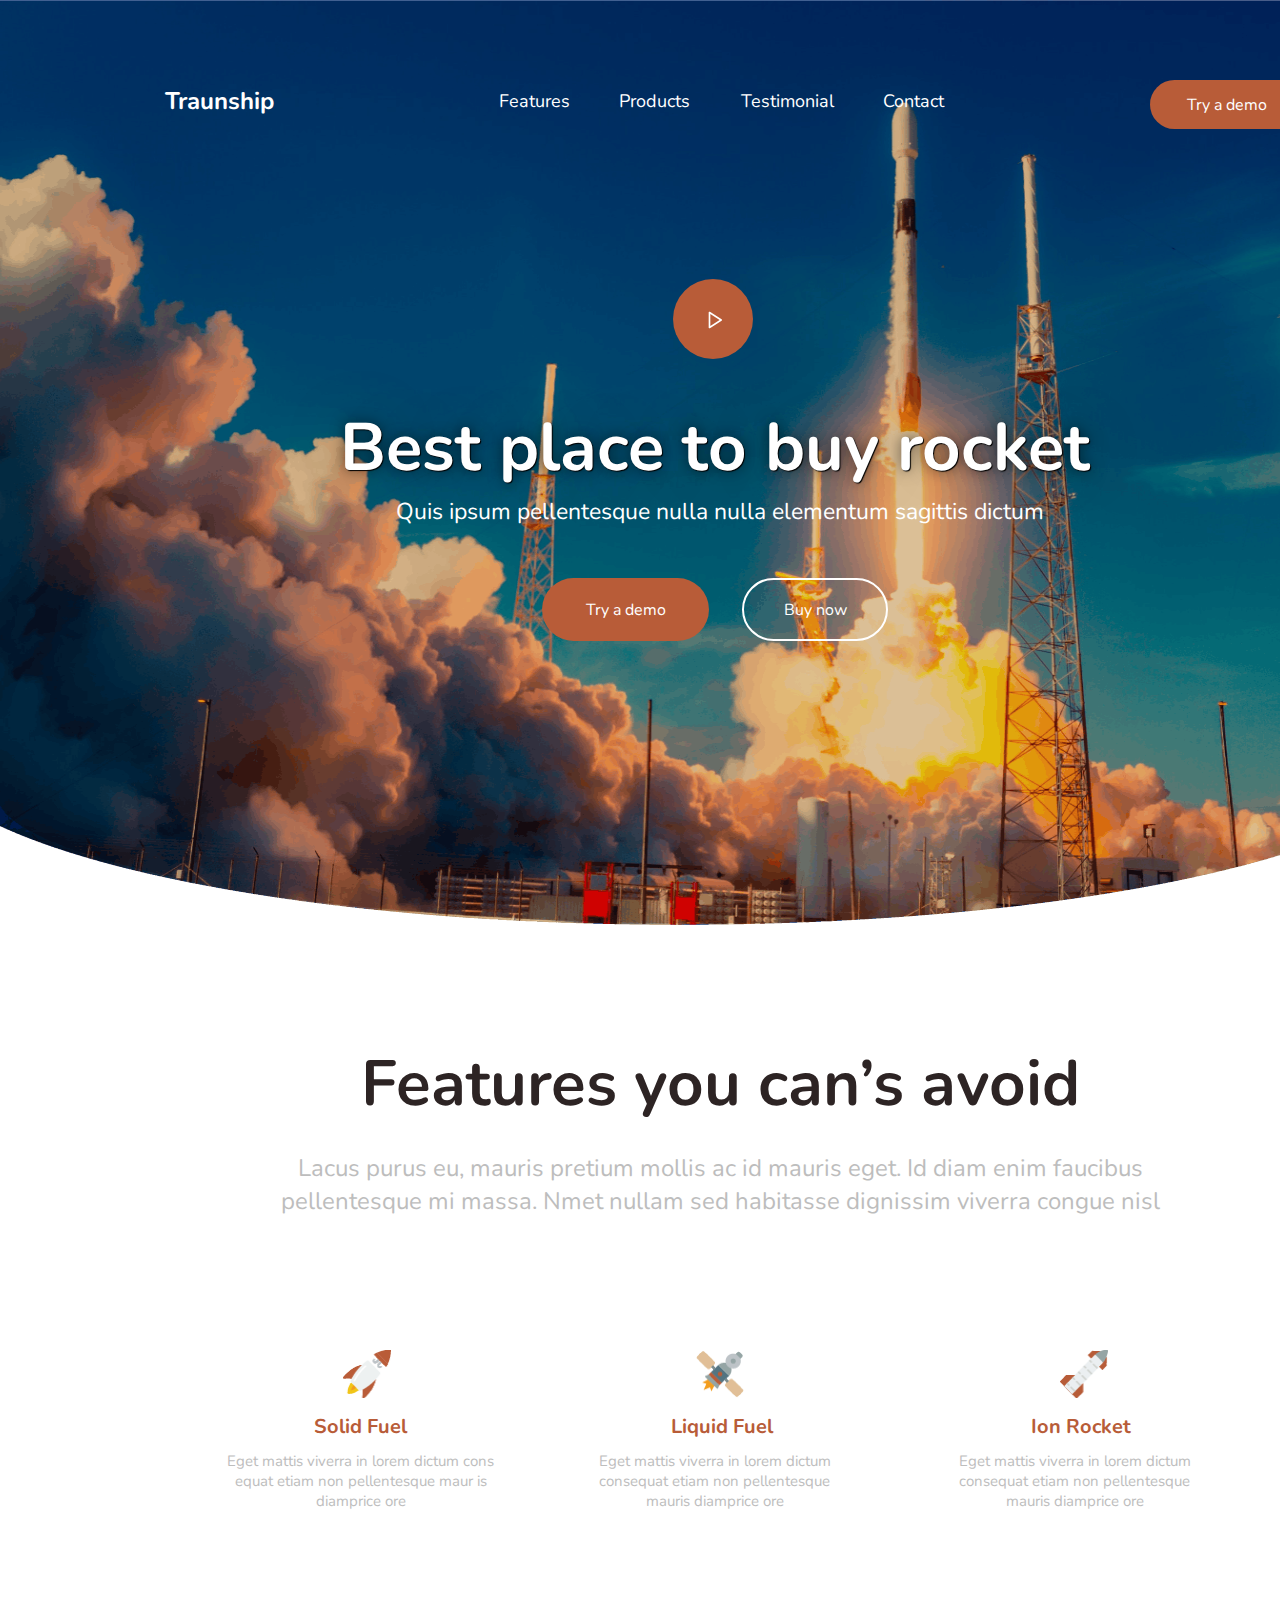
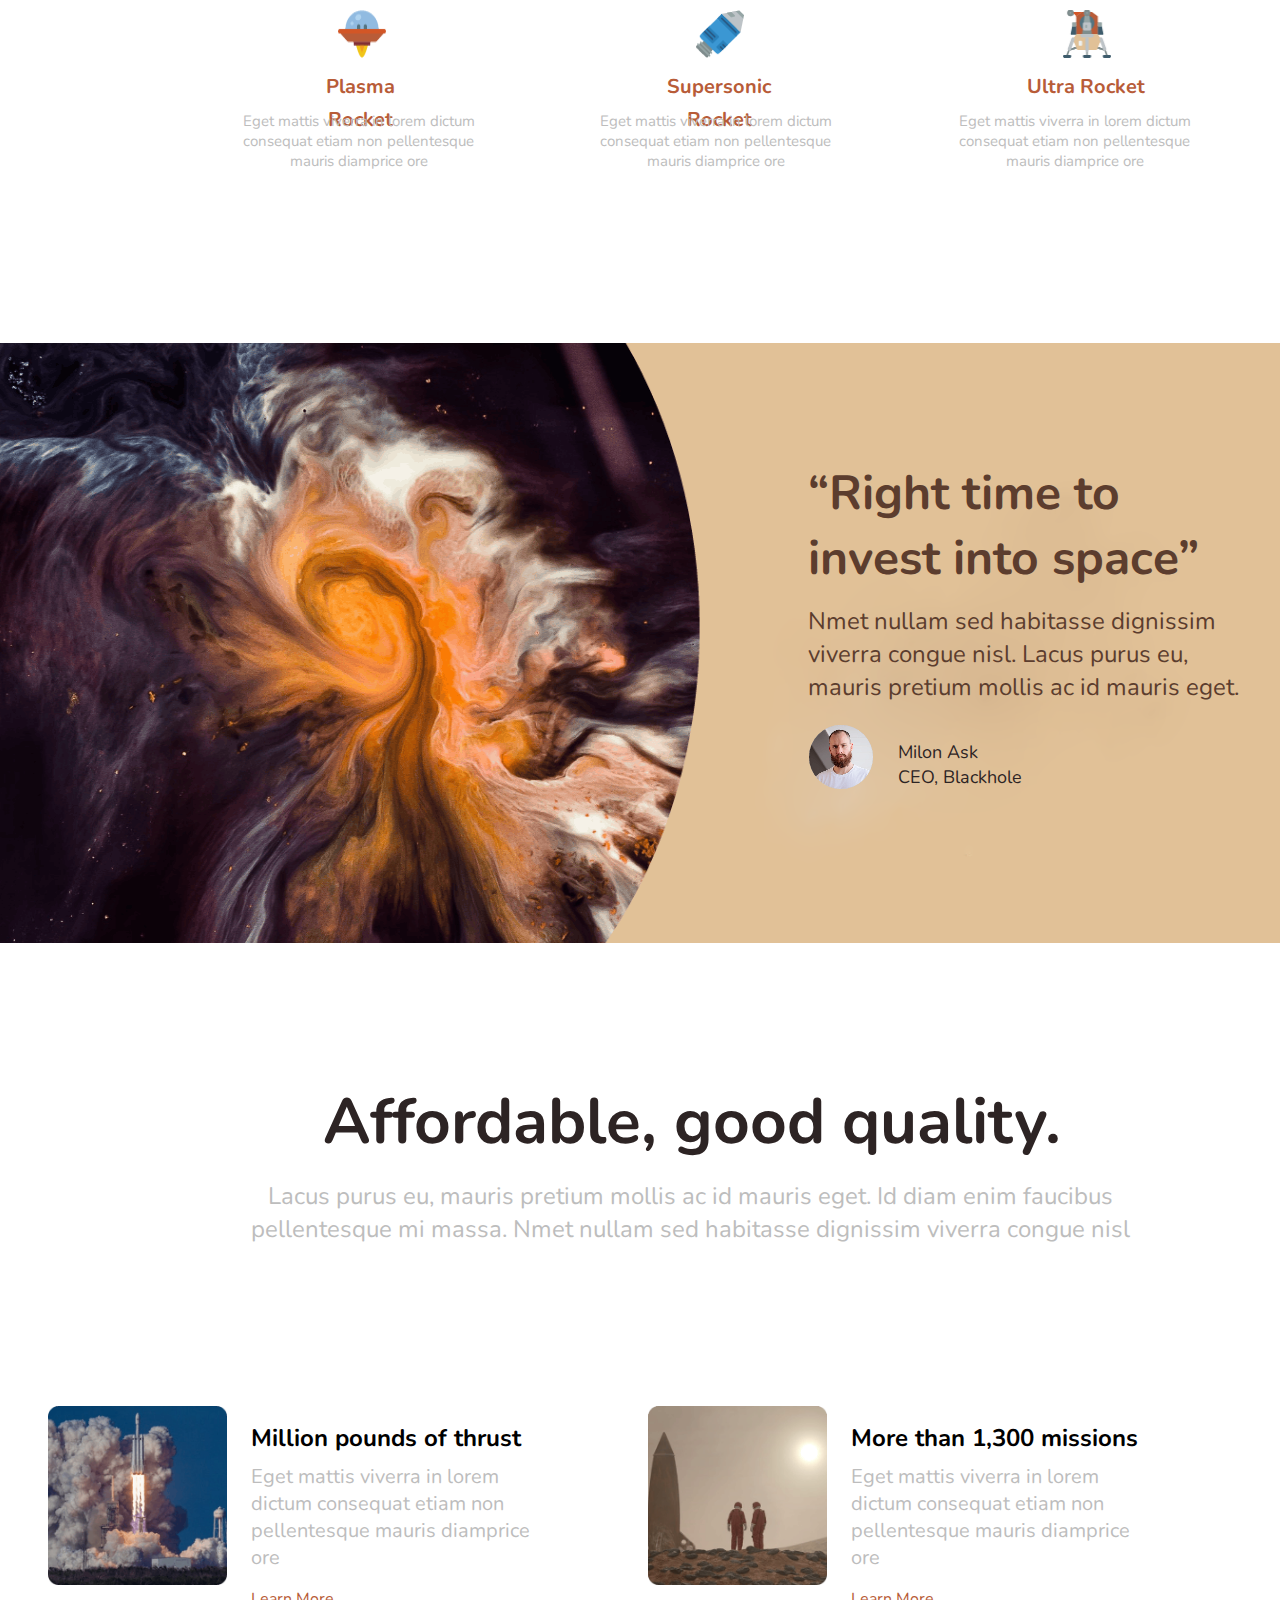
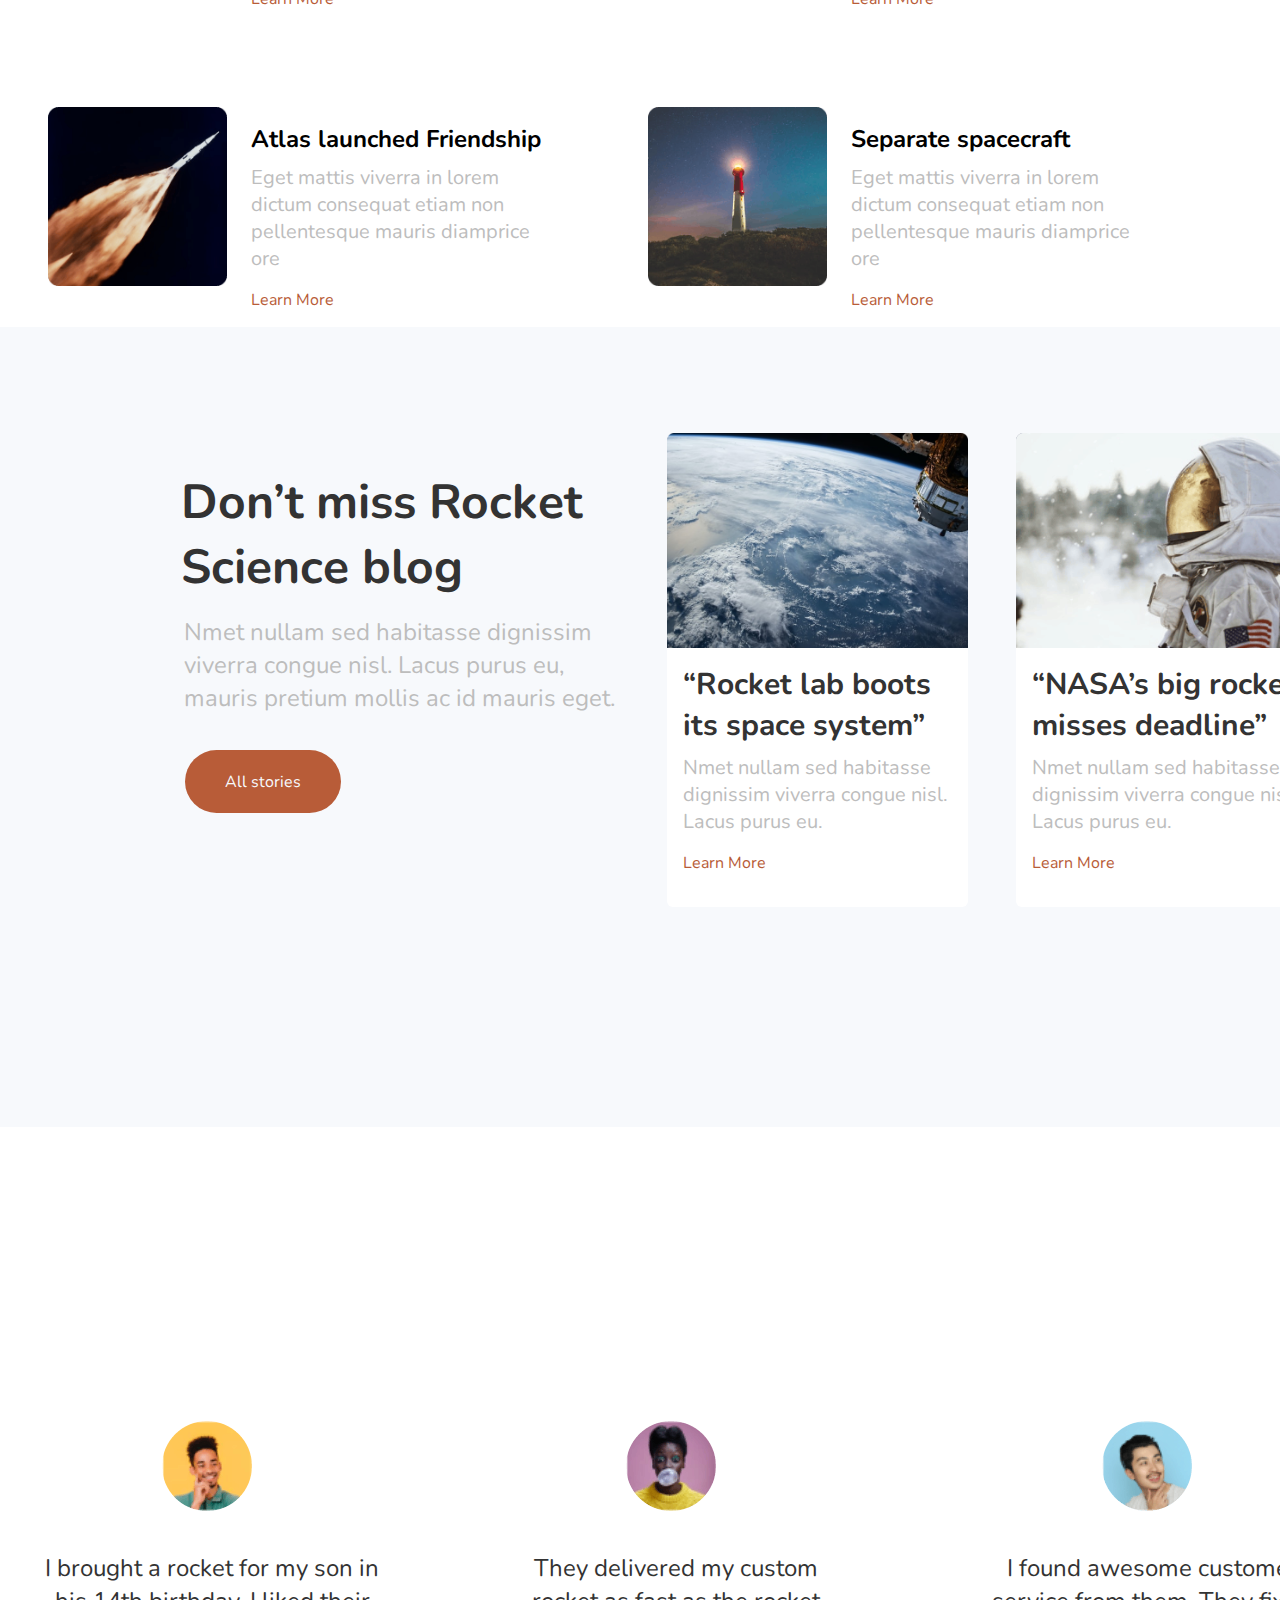
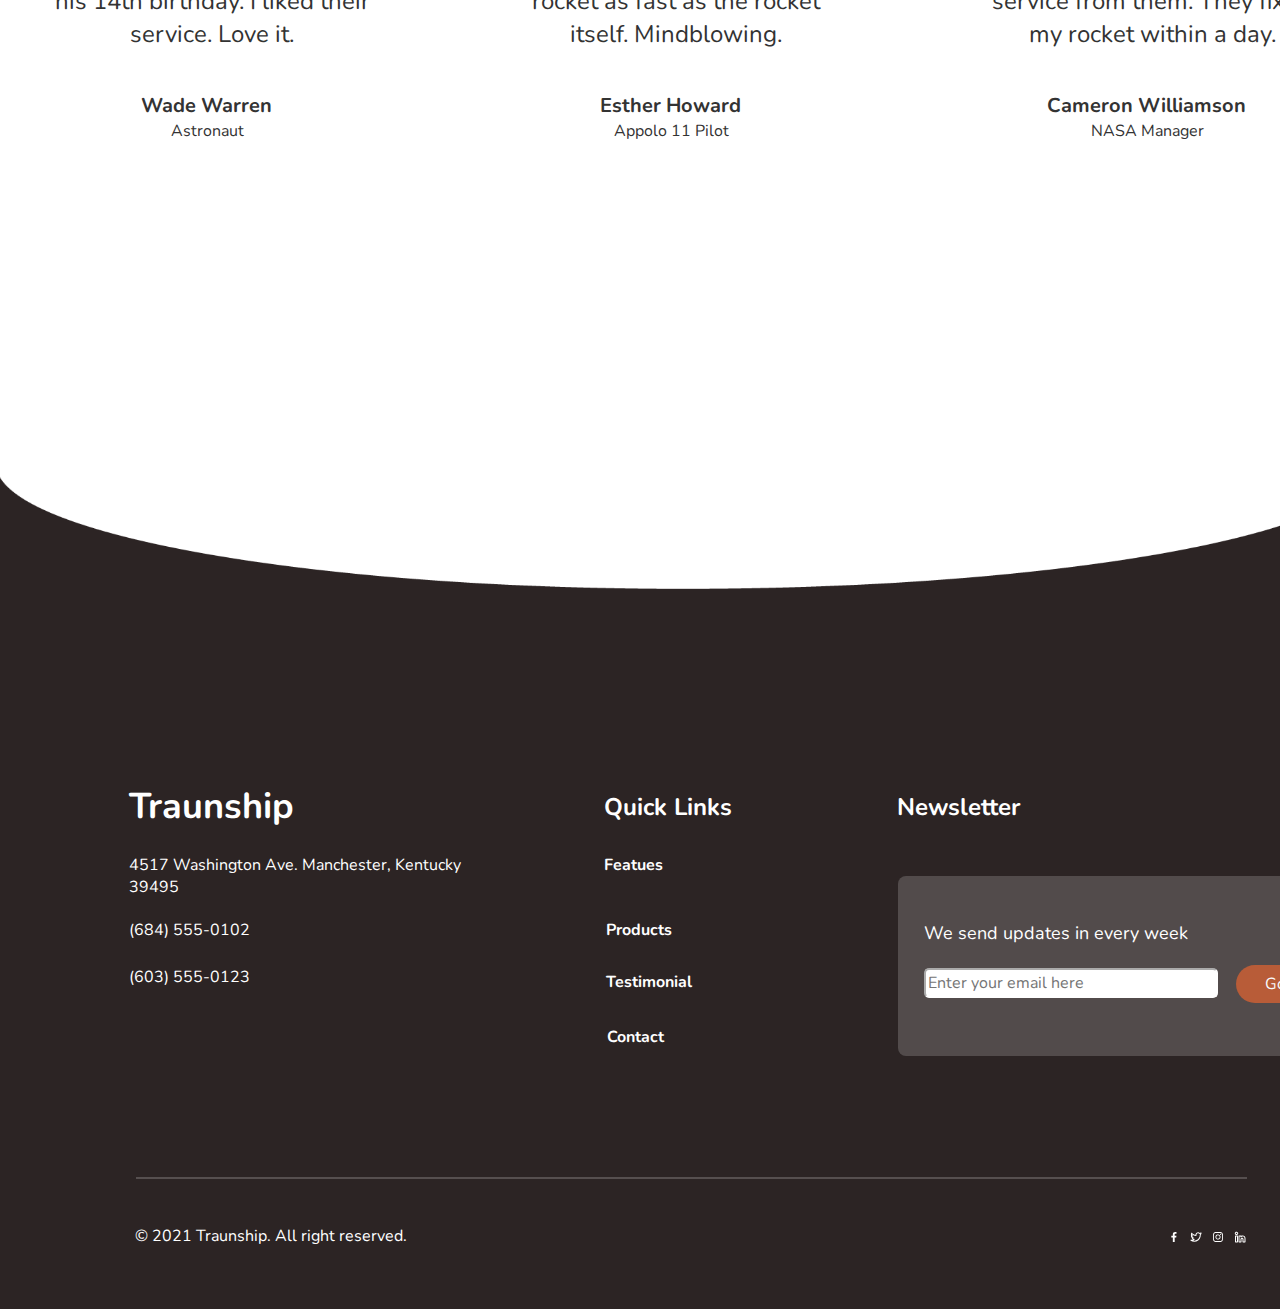
==== index.html @ eeb2ecb1 "Измение пути к файлу" ====
<!DOCTYPE html>
<html lang="en">
<head>
    <meta charset="UTF-8">
    <meta name="viewport" content="width=device-width, initial-scale=1.0">
    <title>Document</title>

    <link rel="stylesheet" href="./css/bootstrap.min.css">
    <link rel="stylesheet" href="./css/style.css">
<!-- Шрифт Nunito-->
    <link rel="preconnect" href="https://fonts.googleapis.com">
    <link rel="preconnect" href="https://fonts.gstatic.com" crossorigin>
    <link href="https://fonts.googleapis.com/css2?family=Nunito:ital,wght@0,200..1000;1,200..1000&display=swap" rel="stylesheet">
</head>
<body>
    <!-- header menu -->>
<div class="headerHero">
  <div class="header">
        <img class="headerIMG" src="./img/headerIMG-1.png" alt="">
        < class="headerMenu">
            <div class="logo">
                Traunship
            </div>
            <div class="navLink">
                <a href="" class="textLink1">Features</a>
                <a href="" class="textLink2">Products</a>
                <a href="" class="textLink3">Testimonial</a>
                <a href="" class="textLink4">Contact</a>
                <button type="button" class="button-demo btn btn-orange">Try a demo</button>
            </div>

    <!-- Contents -->
          <img type="button" class="iconBg" src="./icon/header icon/bg.svg" alt="">
          <img class="iconPlay" src="./icon/header icon/play.svg" alt="">
            <div class="infoContent">
                Best place to buy rocket
            </div>

            <div class="infoContent-2">
                Quis ipsum pellentesque nulla nulla elementum sagittis dictum
            </div>
        </div>
        <div class="twoButton">
            <button type="button" class=" button-demo1 btn">Try a demo</button>
            <button type="button" class="button-demo2 btn btn-outline-light">Buy now</button>
        </div>
      </div>
    <!-- Avoid block info -->
            <div class="avoid-text-1">
                Features you can’s avoid
            </div>
            <div class="avoid-text-2">
                Lacus purus eu, mauris pretium mollis ac id mauris eget. Id diam enim faucibus pellentesque mi massa. Nmet nullam sed habitasse dignissim viverra congue nisl
            </div>

    <!-- Avoid icon -->

<div class="row-1">
    <!-- Icon-1 -->
    <img class="icon-1" src="./icon/info icon/rocket-1.png"     alt="">
    <div class="icon-text">Solid Fuel</div>
    <div class="text-row-1">
        Eget mattis viverra in lorem dictum 
        cons equat etiam non pellentesque
        maur is diamprice ore
    </div>

    <!-- Icon 2 -->
    <img class="icon-2" src="./icon/info icon/satelite-1.png"   alt="">
    <div class="icon-text-2">Liquid Fuel</div>
    <div class="text-row-2">
        Eget mattis viverra in lorem dictum 
        consequat etiam non pellentesque
        mauris diamprice ore
    </div>

    <!-- Icon-3 -->
    <img class="icon-3" src="./icon/info icon/rocket-2.png"     alt="">
    <div class="icon-text-3">Ion Rocket</div>
    <div class="text-row-3">
        Eget mattis viverra in lorem dictum 
        consequat etiam non pellentesque
        mauris diamprice ore
    </div>
</div>

    <!-- Row 2 -->
<div class="row-2">
        <!-- Icon-4 -->
    <img class="icon-4" src="./icon/info icon/ufo.png"          alt="">
    <div class="icon-text-4">Plasma Rocket</div>
    <div class="text-row-4">
        Eget mattis viverra in lorem dictum 
        consequat etiam non pellentesque
        mauris diamprice ore
    </div>
        <!-- Icon-5 -->
    <img class="icon-5" src="./icon/info icon/satelite-2.png"   alt="">
    <div class="icon-text-5">Supersonic Rocket</div>
    <div class="text-row-5">
        Eget mattis viverra in lorem dictum 
        consequat etiam non pellentesque
        mauris diamprice ore
    </div>
        <!-- Icon-6 -->
    <img class="icon-6" src="./icon/info icon/satelite-3.png"   alt="">
    <div class="icon-text-6">Ultra Rocket</div>
    <div class="text-row-6">
        Eget mattis viverra in lorem dictum 
        consequat etiam non pellentesque
        mauris diamprice ore
    </div>
  </div>       
 </div>

 <!-- Time to invest -->
<div class="timeInvest">
    <img class="investIMG" src="./img/Testimonial.png" alt="">
    <div class="timeInvest-text">
        <div class="slogan">“Right time to invest into space”</div>
        <div class="slogan-text">
            Nmet nullam sed habitasse dignissim viverra congue nisl. Lacus purus eu, mauris pretium mollis ac id mauris eget.
        </div>
 <!-- Avatar investor -->
    <img class="ellipse-2" src="./icon/avatar/Ellipse 2.png" alt="">       
    <div class="investor-cardname">
        Milon Ask
        CEO, Blackhole
    </div>
    </div>
</div>

<!-- Cards info -->
<div class="cardsInfo">
    <div class="titulTextInfo">
        Affordable, good quality.
    </div>
    <div class="textLoremInfo">
        Lacus purus eu, mauris pretium mollis ac id mauris eget. Id diam enim faucibus pellentesque mi massa. Nmet nullam sed habitasse dignissim viverra congue nisl
    </div>

<!-- Items card -->
    <div class="itemCards row row-cols-1 row-cols-md-2 g-5 m-2 ">
        <div class="card mb-3" style="max-width: 600px;">
            <div class="row g-2">
              <div class="col-md-4">
                <img src="./img/recomedation/rec-1.png" class="img-fluid rounded-start" alt="...">
              </div>
              <div class="col-md-8">
                <div class="card-body">
                  <h5 class="cards-title">Million pounds of thrust</h5>
                  <p class="cards-text">Eget mattis viverra in lorem dictum consequat etiam non pellentesque mauris diamprice ore</p>
                  <p><a href="#" class="textBrown text-decoration-none">Learn More</a></p>
                </div>
              </div>
            </div>
          </div>

          <div class="card mb-3" style="max-width: 600px;">
            <div class="row g-2">
              <div class="col-md-4">
                <img src="./img/recomedation/rec-3.png" class="img-fluid rounded-start" alt="...">
              </div>
              <div class="col-md-8">
                <div class="card-body">
                  <h5 class="cards-title">More than 1,300 missions</h5>
                  <p class="cards-text">Eget mattis viverra in lorem dictum consequat etiam non pellentesque mauris diamprice ore</p>
                  <p><a href="#" class="textBrown text-decoration-none">Learn More</a></p>
                </div>
              </div>
            </div>
          </div>

          <div class="card mb-3" style="max-width: 600px;">
            <div class="row g-2">
              <div class="col-md-4">
                <img src="./img/recomedation/rec-2.png" class="img-fluid rounded-start" alt="...">
              </div>
              <div class="col-md-8">
                <div class="card-body">
                  <h5 class="cards-title">Atlas launched Friendship</h5>
                  <p class="cards-text">Eget mattis viverra in lorem dictum consequat etiam non pellentesque mauris diamprice ore</p>
                  <p><a href="#" class="textBrown text-decoration-none">Learn More</a></p>
                </div>
              </div>
            </div>
          </div>

          <div class="card mb-3" style="max-width: 600px;">
            <div class="row g-2">
              <div class="col-md-4">
                <img src="./img/recomedation/rec-4.png" class="img-fluid rounded-start" alt="...">
              </div>
              <div class="col-md-8">
                <div class="card-body">
                  <h5 class="cards-title">Separate spacecraft</h5>
                  <p class="cards-text">Eget mattis viverra in lorem dictum consequat etiam non pellentesque mauris diamprice ore</p>
                  <p><a href="#" class="textBrown text-decoration-none">Learn More</a></p>
                </div>
              </div>
            </div>
          </div>
    </div>
</div>

  <!-- Science Blog -->
<div class="scienceBlog">
    <div class="textBlog">
        <div class="textBlog-1">
          Don’t miss Rocket Science blog
        </div>
        <div class="textBlog-2">
          Nmet nullam sed habitasse dignissim viverra congue nisl. Lacus purus eu, mauris pretium mollis ac id mauris eget.
        </div>
        <button type="button" class="button-stories btn btn-orange">All stories</button>
  <!-- Cards Blog -->
    </div>

    <div class="cardBlog d-flex">
      <div class="row row-cols-2 row-cols-md-0 g-5">
        <div class="col">
          <div class="card">
            <img src="./img/blog/blog-1.png" class="card-img-top" alt="...">
            <div class="card-body">
              <h5 class="cards-title-1">“Rocket lab boots its space system”</h5>
              <p class="cards-text pt-10 ">Nmet nullam sed habitasse dignissim viverra congue nisl. Lacus purus eu.</p>
              <p><a href="#" class="textBrown text-decoration-none">Learn More</a></p>
            </div>
          </div>
        </div>

        <div class="col">
          <div class="card">
            <img src="./img/blog/blog-2.png" class="card-img-top" alt="...">
            <div class="card-body">
              <h5 class="cards-title-2">“NASA’s big rocket misses deadline”</h5>
              <p class="cards-text">Nmet nullam sed habitasse dignissim viverra congue nisl. Lacus purus eu.</p>
              <p><a href="#" class="textBrown text-decoration-none mt-5">Learn More</a></p>
            </div>
          </div>
        </div>
    </div>
</div>

<!-- Stories blog -->
<div class="storiesBlog">
<!-- User 1-->
  <div class="user-1">
    <img src="./icon/avatar/Ellipse 3-2.png" class="ava-1" alt="">
    <div class="text-user-1">
      I brought a rocket for my son in his 14th birthday. I liked their service. Love it.
    </div>
      <div class="nameUser-1">
        Wade Warren
      </div>
     <div class="jobUser-1">
      Astronaut
    </div>
  </div>
<!-- User 2 -->
<div class="user-2">
  <img src="./icon/avatar/Ellipse 3-1.png" class="ava-2" alt="">
  <div class="text-user-1">
    They delivered my custom rocket as fast as the rocket itself. Mindblowing.
  </div>
    <div class="nameUser-1">
      Esther Howard
    </div>
   <div class="jobUser-1">
    Appolo 11 Pilot
  </div>
</div>
<!-- User 3 -->
<div class="user-3">
  <img src="./icon/avatar/Ellipse 3.png" class="ava-3" alt="">
  <div class="text-user-3">
    I found awesome customer service from them. They fixed my rocket within a day.
  </div>
    <div class="nameUser-3">
      Cameron Williamson
    </div>
   <div class="jobUser-3">
    NASA Manager
  </div>
</div>
</div>

<!-- Footer -->
<div class="footerCircle">
  <img class="footerBdImage" src="./img/Bg.png" alt="">
  <img class="footerIMG" src="./img/footer.png" alt="">
<footer>
  <div class="address">
    <div class="titleAddress">Traunship</div>
      <div class="addressCom">
        4517 Washington Ave. Manchester,
        Kentucky 39495
        </div>
      <div class="number-1">(684) 555-0102</div>
    <div class="number-2">(603) 555-0123</div>
  </div>

  <div class="quickLinks">
    <div class="titleLinks">Quick Links</div>
      <a class="linkFeatures" href="">Featues</a>
        <a class="linkProducts" href="">Products</a>
        <a class="linkTestimonial" href="">Testimonial</a>
      <a class="linkContact" href="">Contact</a>
  </div>

  <div class="textBox">
    <div class="textBoxTitle">Newsletter</div>
      <div class="text-Box">
          <div class="text-title-box">We send updates in every week</div>
          <input class="text-box-1" type="email" name="email" id="email" placeholder="Enter your email here" required/>
          <button type="submit" onclick="window.location.reload(true);" class="button-go btn">Go</button>
      </div>
  </div>

  <div class="line"></div>

  <div class="footerBottom">
    <p>© 2021 Traunship. All right reserved.</p>
    <div class="icons">
        <a href=""><img src="./icon/link icon/uil_facebook-f.svg" alt=""> </a>
        <a href=""><img src="./icon/link icon/uil_twitter-alt.svg" alt=""></a>
        <a href=""><img src="./icon/link icon/uil_instagram.svg" alt="">  </a>
        <a href=""><img src="./icon/link icon/uil_linkedin-alt.svg" alt=""></a>
    </div>
</div>

</div>
</footer>
</div>
<script src="https://cdn.jsdelivr.net/npm/bootstrap@5.2.1/dist/js/bootstrap.bundle.min.js" integrity="sha384-u1OknCvxWvY5kfmNBILK2hRnQC3Pr17a+RTT6rIHI7NnikvbZlHgTPOOmMi466C8" crossorigin="anonymous"></script>
</body>
</html>
---- css/style.css ----
* {
    box-sizing: border-box;
}

body {
    font-family: "Nunito", sans-serif;
    color: rgb(255, 255, 255);
}

.headerIMG {
    position: absolute;
    width: 1374px;
    height: 924.55px;
    right: -15px;
    left: -8px;
    top: 0;
}


.logo {
    position: absolute;
    width: 120px;
    height: 31px;
    left: 165px;
    right: 829px;
    top: 85.37px;

    color: rgb(255, 255, 255);
    font-family: "Nunito", sans-serif;
    font-size: 24px;
    font-weight: 700;
    line-height: 33px;
    letter-spacing: 0;
    text-align: left;
}


.textLink1 {
/* Features */
        position: absolute;
        width: 70px;
        height: 25.11px;
        left: 499px;
        right: -122px;
        top: 89.39px;
        bottom: -89.39px;
        text-decoration: none;

        color: rgb(255, 255, 255);
        font-size: 18px;
        font-weight: 400;
        line-height: 25px;
        letter-spacing: 0%;
        text-align: left;
}

.textLink2 {
/* Products */
    position: absolute;
    width: 72px;
    height: 25.11px;
    left: 619px;
    right: -244px;
    top: 89.39px;
    bottom: -89.39px;
    text-decoration: none;

    color: rgb(255, 255, 255);
    font-size: 18px;
    font-weight: 400;
    line-height: 25px;
    letter-spacing: 0%;
    text-align: left;
}

.textLink3 {
/* Testimonial */
            position: absolute;
            width: 92px;
            height: 25.11px;
            left: 741px;
            right: -386px;
            top: 89.39px;
            bottom: -89.39px;
            text-decoration: none;

            color: rgb(255, 255, 255);
            font-family: Nunito;
            font-size: 18px;
            font-weight: 400;
            line-height: 25px;
            letter-spacing: 0%;
            text-align: left;
}

.textLink4 {
/* Contact */
        position: absolute;
        width: 63px;
        height: 25.11px;
        left: 883px;
        right: -499px;
        top: 89.39px;
        bottom: -89.39px;
        text-decoration: none;

        color: rgb(255, 255, 255);
        font-size: 18px;
        font-weight: 400;
        line-height: 25px;
        letter-spacing: 0%;
        text-align: left;
        margin-right: 10px; /* Добавляем отступ справа от "Contact" */
}


.button-demo {
/* Try a demo */
    position: relative;
    width: 154px;
    height: 49px;
    left: 1150px;
    top: 32px;
/* Автолейаут */
    color: rgb(255, 255, 255);
    display: flex;
    flex-direction: center;
    justify-content: center;
    padding: 12px 22px  32px;

    border-radius: 40px;
    background: rgb(184, 92, 56);
}

.button-demo:hover {
    border: solid 2px;
    color:#F7F9FC;
    border: solid 2px;
    border-color:#F7F9FC;  ;
}

/* Contents */


.iconBg {
/* bg */
    position: absolute;
    width: 80px;
    height: 80px;
    left: 673px;
    right: -673px;
    top: 279px;
    bottom: -279px;
}

.iconPlay {
/* Vector (Stroke) */
    position: absolute;
    width: 25px;
    height: 20px;
    left: 702px;
    right: 12.5%;
    top: 310px;
    bottom: 8.33%;
}

.infoContent {
/* Best place to buy rocket */
    position: absolute;
    width: 750px;
    height: 98px;
    left: 340px;
    right: -321px;
    top: 399px;
    bottom: -358px;

    color: rgb(255, 255, 255);
    font-family: Nunito;
    font-size: 67px;
    font-weight: 700;
    line-height: 98px;
    letter-spacing: 0%;
    text-align: center;
    
    text-shadow:
    1px 1px 1px black,
    0 0 1em rgba(0, 0, 0, 0.24),
    0 0 0.2em rgba(0, 0, 0, 0.527);
  color: white;
}

.infoContent-2 {
    /* Quis ipsum pellentesque nulla nulla elementum sagittis dictum */
    position: absolute;
    width: 666px;
    height: 34px;
    left: 387px;
    right: -255px;
    top: 495px;
    bottom: -399px;

    color: rgb(255, 255, 255);
    font-size: 23px;
    font-weight: 400;
    line-height: 33px;
    letter-spacing: 0%;
    text-align: center;
}

/* Two Button */

.twoButton { 
/* Buttons */
    position: absolute;
    width: 337px;
    height: 63px;
    left: 542px;
    right: -81px;
    top: 578px;
    bottom: -279px;
}

.button-demo1 {
    /* Try a demo */
    position: relative;
    width: 167px;
    height: 63px;
    /* Автолейаут */
    display: flex;
    flex-direction: column;
    justify-content: center;
    align-items: center;
    padding: 18px 32px 18px 32px;

    border-radius: 40px;
    color: rgb(255, 255, 255);
    background: rgb(184, 92, 56);
}

.button-demo1:hover {
    
    color: white;
    border: solid 2px;
    border-radius: 40px;
    padding: 18px 32px 18px 32px;
    border-color: white;
}



.button-demo2 {
/* Buy now */
    position: relative;
    width: 146px;
    height: 63px;
    left: 200px;
    bottom: 63px;
/* Автолейаут */
    display: flex;
    flex-direction: column;
    justify-content: center;
    align-items: center;
    padding: 18px 32px 18px 32px;
    color: white;

    box-sizing: border-box;
    border: 2px solid rgb(255, 255, 255);
    border-radius: 40px;
}


.avoid-text-1 {
    /* Features you can’s avoid */
    position: absolute;
    width: 720px;
    height: 87px;
    left: 360px;
    right: -160px;
    top: 1041px;
    bottom: -951px;

    color: rgb(45, 36, 36);
    font-size: 64px;
    font-weight: 680;
    line-height: 87px;
    letter-spacing: 0%;
    text-align: center;
}

.avoid-text-2 {
    /* Lacus purus eu, mauris pretium mollis ac id mauris eget. Id diam enim faucibus pellentesque mi massa. Nmet nullam sed habitasse dignissim viverra congue nisl */
    position: absolute;
    width: 920px;
    height: 66px;
    left: 260px;
    right: -260px;
    top: 1152px;
    bottom: -1041px;

    color: rgb(189, 189, 189);
    font-size: 24px;
    font-weight: 400;
    line-height: 33px;
    letter-spacing: 0%;
    text-align: center;
}


/* Avoid Icon */

.row-1 {
/* Row 1 */
    position: absolute;
    width: 0px;
    height: 180px;
    left: 143px;
    right: 164px;
    top: 1350px;
    bottom: -508px;
}

/* Icon 1 */
.icon-1 {
    position: absolute;
    width: 48px;
    height: 48px;
    left: 200px;
    right: 1000px;
    top: 0%;
    bottom: 0%;
}
.icon-text {
    /* Solid Fuel */
    position: absolute;
    width: 109px;
    height: 33px;
    right: -272px;
    top: 60px;
    bottom: 41.67%;

    color: rgb(184, 92, 56);
    font-size: 20px;
    font-weight: 700;
    line-height: 33px;
    letter-spacing: 0%;
    text-align: center;
}
.text-row-1 {
    /* Eget mattis viverra in lorem dictum consequat etiam non pellentesque mauris diamprice ore */
    position: absolute;
    width: 267px;
    left: 84px;
    bottom: 19px;

    color: rgb(189, 189, 189);
    font-size: 15px;
    font-weight: 400;
    line-height: 20px;
    letter-spacing: 10%;
    text-align: center;
}

/* Icon 2 */
.icon-2 {
    position: absolute;
    width: 48px;
    height: 48px;
    left: 553px;
    right: 1000px;
    top: 0%;
    bottom: 0%;
}

.icon-text-2 {
    position: absolute;
    width: 109px;
    height: 33px;
    right: -633px;
    top: 60px;
    bottom: 41.67%;

    color: rgb(184, 92, 56);
    font-size: 20px;
    font-weight: 700;
    line-height: 33px;
    letter-spacing: 0%;
    text-align: center;
}

.text-row-2 {
    /* Eget mattis viverra in lorem dictum consequat etiam non pellentesque mauris diamprice ore */
    position: absolute;
    width: 277px;
    left: 433px;
    bottom: 19px;

    color: rgb(189, 189, 189);
    font-size: 15px;
    font-weight: 400;
    line-height: 20px;
    letter-spacing: 10%;
    text-align: center;
}

/* Icon 3 */
.icon-3 {
    position: absolute;
    width: 48px;
    height: 48px;
    left: 917px;
    right: 1000px;
    top: 0%;
    bottom: 0%;
}

.icon-text-3 {
    position: absolute;
    width: 109px;
    height: 33px;
    right: -992px;
    top: 60px;
    bottom: 41.67%;

    color: rgb(184, 92, 56);
    font-size: 20px;
    font-weight: 700;
    line-height: 33px;
    letter-spacing: 0%;
    text-align: center;
}

.text-row-3 {
    /* Eget mattis viverra in lorem dictum consequat etiam non pellentesque mauris diamprice ore */
    position: absolute;
    width: 277px;
    left: 793px;
    bottom: 19px;

    color: rgb(189, 189, 189);
    font-size: 15px;
    font-weight: 400;
    line-height: 20px;
    letter-spacing: 10%;
    text-align: center;
}


/* Row 2 */
.row-2 {
 /* Row 2 */
    position: absolute;
    width: 1110px;
    height: 180px;
    left: 143px;
    right: 164px;
    top: 1610px;
    bottom: -768px;
}

/* Icon 4 */
.icon-4 {
    position: absolute;
    width: 48px;
    height: 48px;
    left: 195px;
    right: 1000px;
    top: 0%;
    bottom: 0%;
}
.icon-text-4 {
    position: absolute;
    width: 138px;
    height: 33px;
    right: 824px;
    top: 60px;
    bottom: 41.67%;

    color: rgb(184, 92, 56);
    font-size: 20px;
    font-weight: 700;
    line-height: 33px;
    letter-spacing: 0%;
    text-align: center;
}

.text-row-4 {
    /* Eget mattis viverra in lorem dictum consequat etiam non pellentesque mauris diamprice ore */
    position: absolute;
    width: 277px;
    left: 77px;
    bottom: 19px;

    color: rgb(189, 189, 189);
    font-size: 15px;
    font-weight: 400;
    line-height: 20px;
    letter-spacing: 10%;
    text-align: center;
}

/* Icon 5 */
.icon-5 {
    position: absolute;
    width: 48px;
    height: 48px;
    left: 553px;
    top: 0%;
    bottom: 0%;
}
 .icon-text-5 {
    position: absolute;
    width: 172px;
    height: 33px;
    right: 448px;
    top: 60px;
    bottom: 41.67%;
    
    color: rgb(184, 92, 56);
    font-size: 20px;
    font-weight: 700;
    line-height: 33px;
    letter-spacing: 0%;
    text-align: center;
}
    
    .text-row-5 {
    /* Eget mattis viverra in lorem dictum consequat etiam non pellentesque mauris diamprice ore */
    position: absolute;
    width: 277px;
    left: 434px;
    bottom: 19px;
    
    color: rgb(189, 189, 189);
    font-size: 15px;
    font-weight: 400;
    line-height: 20px;
    letter-spacing: 10%;
    text-align: center;
}

/* Icon 6 */
.icon-6 {
    position: absolute;
    width: 48px;
    height: 48px;
    left: 920px;
    top: 0%;
    bottom: 0%;
}

.icon-text-6 {
    position: absolute;
    width: 172px;
    height: 33px;
    right: 81px;
    top: 60px;
    bottom: 41.67%;
    
    color: rgb(184, 92, 56);
    font-size: 20px;
    font-weight: 700;
    line-height: 33px;
    letter-spacing: 0%;
    text-align: center;
}
    
    .text-row-6 {
    /* Eget mattis viverra in lorem dictum consequat etiam non pellentesque mauris diamprice ore */
    position: absolute;
    width: 277px;
    left: 793px;
    bottom: 19px;
    
    color: rgb(189, 189, 189);
    font-size: 15px;
    font-weight: 400;
    line-height: 20px;
    letter-spacing: 10%;
    text-align: center;
}

    /* Time to Invest */

.investIMG {
    /* Rectangle 2 */
    position: absolute;
    width: 1368.87px;
    height: 600px;
    left: -3.8699999999999974px;
    right: -641px;
    top: 1943px;
    bottom: -1943px;
}

.timeInvest-text {
    /* Text */
    position: absolute;
    width: 445px;
    height: 335px;
    left: 830px;
    right: 165px;
    top: 2075px;
    bottom: -1810px;
}

.slogan {
    /* “Right time to invest into space” */
    position: absolute;
    width: 445px;
    height: 130px;
    left: -22px;
    right: -898px;
    top: -14px;
    bottom: -1870px;    

    color: rgb(92, 61, 46);
    font-family: Nunito;
    font-size: 48px;
    font-weight: 700;
    line-height: 65px;
    letter-spacing: 0%;
    text-align: left;   
}

.slogan-text {
    position: absolute;
    width: 445px;
    height: 130px;
    left: -22px;
    right: -898px;
    top: 130px;
    bottom: -1870px;      

    color: rgb(92, 61, 46);
    font-size: 24px;
    font-weight: 400;
    line-height: 33px;
    letter-spacing: 0%;
    text-align: left;
}

/* Avatar investor */
.ellipse-2 {
    /* Ellipse 2 */
    position: absolute;
    width: 64px;
    height: 64px;
    left: -21px;
    right: -685px;
    top: 250px;
    bottom: -2346px;
}

.investor-cardname {
/* Milon Ask CEO, Blackhole */
    position: absolute;
    width: 124px;
    height: 64px;
    left: 68px;
    right: -685px;
    top: 265px;
    bottom: -2339px;

    color: rgb(45, 36, 36);
    font-size: 18px;
    font-weight: 400;
    line-height: 25px;
    letter-spacing: 0%;
    text-align: left;
}


/* Cards Info */
.cardsInfo {
    /* bg */
    position: absolute;
    width: 1352px;
    height: 950px;
    left: 0;
    right: 0;
    top: 2543px;
    bottom: -2543px;
}

/* titulTextInfo */
.titulTextInfo {
    /* Affordable, good quality. */
    position: absolute;
    width: 745px;
    height: 87px;
    left: 319px;
    right: -166px;
    top: 136px;

    color: rgb(45, 36, 36);
    font-size: 64px;
    font-weight: 700;
    line-height: 87px;
    letter-spacing: 0%;
    text-align: center;
}

.textLoremInfo {
    /* Lacus purus eu, mauris pretium mollis ac id mauris eget. Id diam enim faucibus pellentesque mi massa. Nmet nullam sed habitasse dignissim viverra congue nisl */
    position: absolute;
    width: 920px;
    height: 66px;
    left: 230px;
    right: -260px;
    top: 237px;

    color: rgb(189, 189, 189);
    font-family: Nunito;
    font-size: 24px;
    font-weight: 400;
    line-height: 33px;
    letter-spacing: 0%;
    text-align: center; 
}

/* Item Cards */

.itemCards {
    /* Items */
    display: flex;
    position: absolute;
    width: 1110px;
    height: 441px;
    left: 16px;
    right: 164px;
    top: 407px;
    bottom: -2422px;
}

.card {
    transition: transform 0.2s ease;
    border-radius: none;
    border: none;
    margin-bottom: 1.5em;
  }
  .card:hover {
    transform: scale(1.1);
    box-shadow: 0 4px 6px 0 rgba(22, 22, 26, 0.18);
  }

.textBrown {
    color: #B85C38;
}

.cards-title {
    color: rgb(0, 0, 0);
    font-family: Nunito;
    font-size: 24px;
    font-weight: 700;
    line-height: 33px;
    letter-spacing: 0%;
    text-align: left;
}

.cards-text {
    width: 310px;
    color: rgb(189, 189, 189);
    font-size: 16px;
    font-weight: 400;
    line-height: 160%;
    letter-spacing: 0%;
}


/* Text Blog */
.scienceBlog {
    /* bg */
    position: absolute;
    width: 1367px;
    height: 800px;
    left: 0;
    right: 0;
    top: 3527px;
    bottom: -3493px;    
    background: #F7F9FC
}


/* Text Blog */
.textBlog {
    /* Text */
    position: absolute;
    width: 445px;
    height: 253px;
    left: 165px;
    right: 830px;
    top: 2000px;
    bottom: -3102px;    
}

.textBlog-1 {
    /* Don’t miss Rocket Science blog */
    position: absolute;
    width: 445px;
    height: 130px;
    left: 16px;
    right: -165px;
    top: -1857px;
    bottom: -3526px;   
    
    color: rgb(51, 51, 51);
    font-family: Nunito;
    font-size: 48px;
    font-weight: 700;
    line-height: 65px;
    letter-spacing: 0%;
    text-align: left;
}

.textBlog-2 {
    /* Nmet nullam sed habitasse dignissim viverra congue nisl. Lacus purus eu, mauris pretium mollis ac id mauris eget. */
    position: absolute;
    width: 445px;
    height: 99px;
    left: 19px;
    right: -165px;
    top: -1711px;
    bottom: -3649px;

    color: rgb(189, 189, 189);
    font-family: Nunito;
    font-size: 24px;
    font-weight: 400;
    line-height: 33px;
    letter-spacing: 0%;
    text-align: left;
}

.button-stories {
    /* Try a demo */
    position: relative;
    width: 156px;
    height: 63px;
    top: -1577px;
    left: 20px;
    color: #F7F9FC;
    /* Автолейаут */
    display: flex;
    flex-direction: column;
    justify-content: center;
    align-items: center;
    padding: 18px 32px 18px 32px;

    border-radius: 40px;
    /* Caramel */
    background: rgb(184, 92, 56);
}

.button-stories:hover {
    border: solid 2px;
    color: black;
    border-radius: 40px;
    border-color: black;
}

.cardBlog {
    max-width: 100%;
    position: absolute;
    height: 100px;
    left: 667px;
    width: 650px;
    top: 106px;
}

.cards-title-1, .cards-title-2 {
    color: rgb(51, 51, 51);
    font-size: 30px;
    font-weight: 700;
    line-height: 41px;
    letter-spacing: 0%;
    text-align: left;
}

.cards-text {
    color: rgb(189, 189, 189);
    font-size: 20px;
    font-weight: 400;
    line-height: 27px;
    letter-spacing: 0%;
    text-align: left;
}


/* Stories Blog */
.storiesBlog {
    /* Rectangle 3 */
    position: absolute;
    width: 1457px;
    height: 500px;
    left: -150px;
    right: 830px;
    top: 928px;
    bottom: -3102px;
}

.user-1 {
    /* Item 1 */
    position: absolute;
    width: 500px;
    height: 355px;
    left: 116px;
    right: 595px;
    top: 145px;
    bottom: -4406px;
}

.ava-1, .ava-2, .ava-3 {
    /* Ellipse 3 */
    position: absolute;
    width: 90px;
    height: 90px;
    left: 196px;
    right: -35px;
    top: 21px;
}

.text-user-1, .text-user-2, .text-user-3 {
    /* I brought a rocket for my son in his 14th birthday. I liked their service. Love it. */
    position: absolute;
    width: 350px;
    height: 99px;
    left: 71px;
    right: -165px;
    top: 152px;
    bottom: -4329px;

    color: rgb(51, 51, 51);
    font-family: Nunito;
    font-size: 24px;
    font-weight: 400;
    line-height: 33px;
    letter-spacing: 0%;
    text-align: center;
}

.nameUser-1, .nameUser-2, .nameUser-3 {
    /* Wade Warren */
    position: absolute;
    width: 350px;
    height: 27px;
    left: 65px;
    right: -165px;
    top: 292px;
    bottom: -4617px;

    color: rgb(51, 51, 51);
    font-size: 20px;
    font-weight: 700;
    line-height: 27px;
    letter-spacing: 0%;
    text-align: center; 
}

.jobUser-1, .jobUser-2, .jobUser-3 {
    /* Astronaut */
    position: absolute;
    width: 350px;
    height: 22px;
    left: 66px;
    right: -165px;
    top: 320px;
    bottom: -4643px;

    color: rgb(51, 51, 51);
    font-size: 16px;
    font-weight: 400;
    line-height: 22px;
    letter-spacing: 0%;
    text-align: center; 
}

.user-1:hover {
    border-radius: 50px;
    box-shadow: 0 4px 6px 0 rgba(22, 22, 26, 0.18);
}


/* User 2 */
.user-2 {
    /* Item 1 */
    position: absolute;
    width: 500px;
    height: 355px;
    left: 580px;
    right: 595px;
    top: 145px;
    bottom: -4406px;
}


.user-2:hover {
    border-radius: 50px;
    box-shadow: 0 4px 6px 0 rgba(22, 22, 26, 0.18);
}

/* User 3 */
.user-3 {
    /* Item 1 */
    position: absolute;
    width: 453px;
    height: 355px;
    left: 1026px;
    right: 595px;
    top: 145px;
    bottom: -4406px;
    margin-left: 30px;
}

.user-3:hover {

    border-radius: 50px;
    box-shadow: 0 4px 6px 0 rgba(22, 22, 26, 0.18);
}

/* Footer */
.footerCircle {
    position: absolute;
    width: 1362px;
    height: 200px;
    top: 1734px;
}

.footerBdImage {
    /* bg */
    position: absolute;
    width: 1374px;
    height: 433px;
    left: -4px;
    right: 0;
    top: -305px;
    bottom: -4755px;   
}

.footerIMG {
    width: 1368px;
    height: 848px;
    top: 700px;
}

.address {
    /* Address */
    position: absolute;
    width: 350.24px;
    height: 197px;
    left: 128.11px;
    right: 924.64px;
    top: 330px;
    bottom: -4524px;
}

.titleAddress {
    /* Traunship */
    position: absolute;
    width: 164.11px;
    height: 49px;
    left: 1.1100000000000136px;
    right: 21.01px;
    top: -9px;

    color: rgb(255, 255, 255);
    font-family: Nunito;
    font-size: 36px;
    font-weight: 700;
    line-height: 49px;
    letter-spacing: 0%;
    text-align: left;
}

.addressCom {
/* 4517 Washington Ave. Manchester, Kentucky 39495 */
    position: absolute;
    width: 350.24px;
    height: 44px;
    left: 1.1100000000000136px;
    right: -165.11px;
    top: 63px;
    bottom: -5020px;

    color: rgb(255, 255, 255);
    font-family: Nunito;
    font-size: 16px;
    font-weight: 400;
    line-height: 22px;
    letter-spacing: 0%;
    text-align: left;
}

.number-1 {
    /* (603) 555-0123 */
    position: absolute;
    width: 350.24px;
    height: 22px;
    left: 1.1100000000000136px;
    right: -165.11px;
    top: 128px;
    bottom: -5100px;    

    color: rgb(255, 255, 255);
    font-family: Nunito;
    font-size: 16px;
    font-weight: 400;
    line-height: 22px;
    letter-spacing: 0%;
    text-align: left;
}

.number-2 {
    position: absolute;
    width: 350.24px;
    height: 22px;
    left: 1.1100000000000136px;
    right: -165.11px;
    top: 175px;
    bottom: -5100px;    

    color: rgb(255, 255, 255);
    font-family: Nunito;
    font-size: 16px;
    font-weight: 400;
    line-height: 22px;
    letter-spacing: 0%;
    text-align: left;
}

/*  Quick Links */

.quickLinks {
    /* Address */
    position: absolute;
    width: 299.24px;
    height: 197px;
    left: 601.11px;
    right: 924.64px;
    top: 330px;
}

.titleLinks {
    /* Quick Links */
    position: absolute;
    width: 128.09px;
    height: 33px;
    left: 3.3799999999999955px;
    right: -534.38px;
    top: 0px;

    color: rgb(255, 255, 255);
    font-family: Nunito;
    font-size: 24px;
    font-weight: 700;
    line-height: 33px;
    letter-spacing: 0%;
    text-align: left;   
}

.linkFeatures {
    /* Features */
    position: relative;
    width: 64px;
    height: 32px;
    left: 3.3799999999999955px;
    top: 58px;
    color: rgb(255, 255, 255);
    text-decoration: none;

    color: rgb(255, 255, 255);
    font-family: Nunito;
    font-size: 16px;
    font-weight: 700;
    line-height: 200%;
    letter-spacing: 0%;
    text-align: left;
}

.linkProducts {
    position: relative;
    width: 64px;
    height: 32px;
    left: -58.620000000000005px;
    top: 123px;
    text-decoration: none;

    color: rgb(255, 255, 255);
    font-family: Nunito;
    font-size: 16px;
    font-weight: 700;
    line-height: 200%;
    letter-spacing: 0%;
    text-align: left;
}

.linkTestimonial {
    position: relative;
    width: 64px;
    height: 32px;
    left: -128.62px;
    top: 175px;
    color: rgb(255, 255, 255);
    text-decoration: none;

    color: rgb(255, 255, 255);
    font-family: Nunito;
    font-size: 16px;
    font-weight: 700;
    line-height: 200%;
    letter-spacing: 0%;
    text-align: left;
}

.linkContact {
    position: relative;
    width: 64px;
    height: 32px;
    left: -217.62px;
    top: 230px;
    color: rgb(255, 255, 255);
    text-decoration: none;

    color: rgb(255, 255, 255);
    font-family: Nunito;
    font-size: 16px;
    font-weight: 700;
    line-height: 200%;
    letter-spacing: 0%;
    text-align: left;
}

/* Text Box */

.textBox {
    position: absolute;
    width: 299.24px;
    height: 197px;
    left: 885.11px;
    right: 924.64px;
    top: 330px;
}

.textBoxTitle {
    /* Newsletter */
    position: absolute;
    width: 299.24px;
    height: 197px;
    left: 12.110000000000014px;
    right: 924.64px;
    top: 0px;

    color: rgb(255, 255, 255);
    font-family: Nunito;
    font-size: 24px;
    font-weight: 700;
    line-height: 33px;
    letter-spacing: 0%;
    text-align: left;   
}

.text-Box {
/* bg */
    position: absolute;
    width: 445.31px;
    height: 180px;
    left: 12.580000000000041px;
    right: -830.58px;
    top: 85px;
    bottom: -5094px;

    border-radius: 8px;
    background: rgba(255, 255, 255, 0.18);
}

.text-box-1 {
    position: static;
    border-color: white;
    border-radius: 5px;
    margin-left: 6%;
    margin-top: 4%;
    margin-right: 3%;
    padding-right: 20%;
    background: rgb(255, 255, 255);
    top: 500px;
}

.text-title-box {
    top: -100px;
    margin-left: 6%;
    margin-top: 10%;
    margin-bottom: 1%;
    color: rgb(255, 255, 255);
    font-family: Nunito;
    font-size: 18px;
    font-weight: 400;
    line-height: 25px;
    letter-spacing: 0%;
    text-align: left;
}

.button-go {
    color: #F7F9FC;

    width: 80px;
    border-radius: 40px;
    background: rgb(184, 92, 56);
}

.button-go:hover {
    border: solid 2px;
    border-radius: 40px;
    border-color: #F7F9FC;
}

.line {
    /* Seperator */
    position: absolute;
    width: 1110.77px;
    height: 0;
    left: 136.11px;
    top: 716px;

    /* White */
    border: 1px solid rgb(255, 255, 255);
    opacity: 0.2;
}

.footerBottom {
    /* Footer bottom */
    position: absolute;
    width: 1110.77px;
    height: 16px;
    left: 135.11px;
    right: 164.11px;
    top: 763px;
}

.footerBottom {
    display: flex;
    justify-content: space-between;
}

.footerBottom p {
    margin: 0;
}

.icons {
    display: flex;
}

.icons img {
    margin-left: 10px; /* Add spacing between icons */
}



@media (min-width: 1200px) {
}


@media (min-width: 992px) {
}


@media screen and (max-width: 768px) {
    .itemCards {
        width: 100%; /* Чтобы карточки занимали всю доступную ширину */
    }
    
    .scienceBlog {
        position: absolute;
        width: 1367px;
        height: 800px;
        left: 0;
        right: 0;
        top: 3886px;
        bottom: -3493px;
        background: #F7F9FC;
        top: 3933px;
    }
}

@media (min-width: 767px) {
    .itemCards {
        width: 100%;
    }
}
    @media (max-width: 767px) {
        .itemCards {
            width: 100%;
        }
    }
@media (min-width: 768px) and (max-width: 1024px) {
    .itemCards {
        max-width: 100%;
    }



@media (max-width: 520px) {
    .itemCards {
        max-width: 25%;
    }

}
}
@media (min-width: 480px) {

}

@media (min-width: 320px) {
    
}
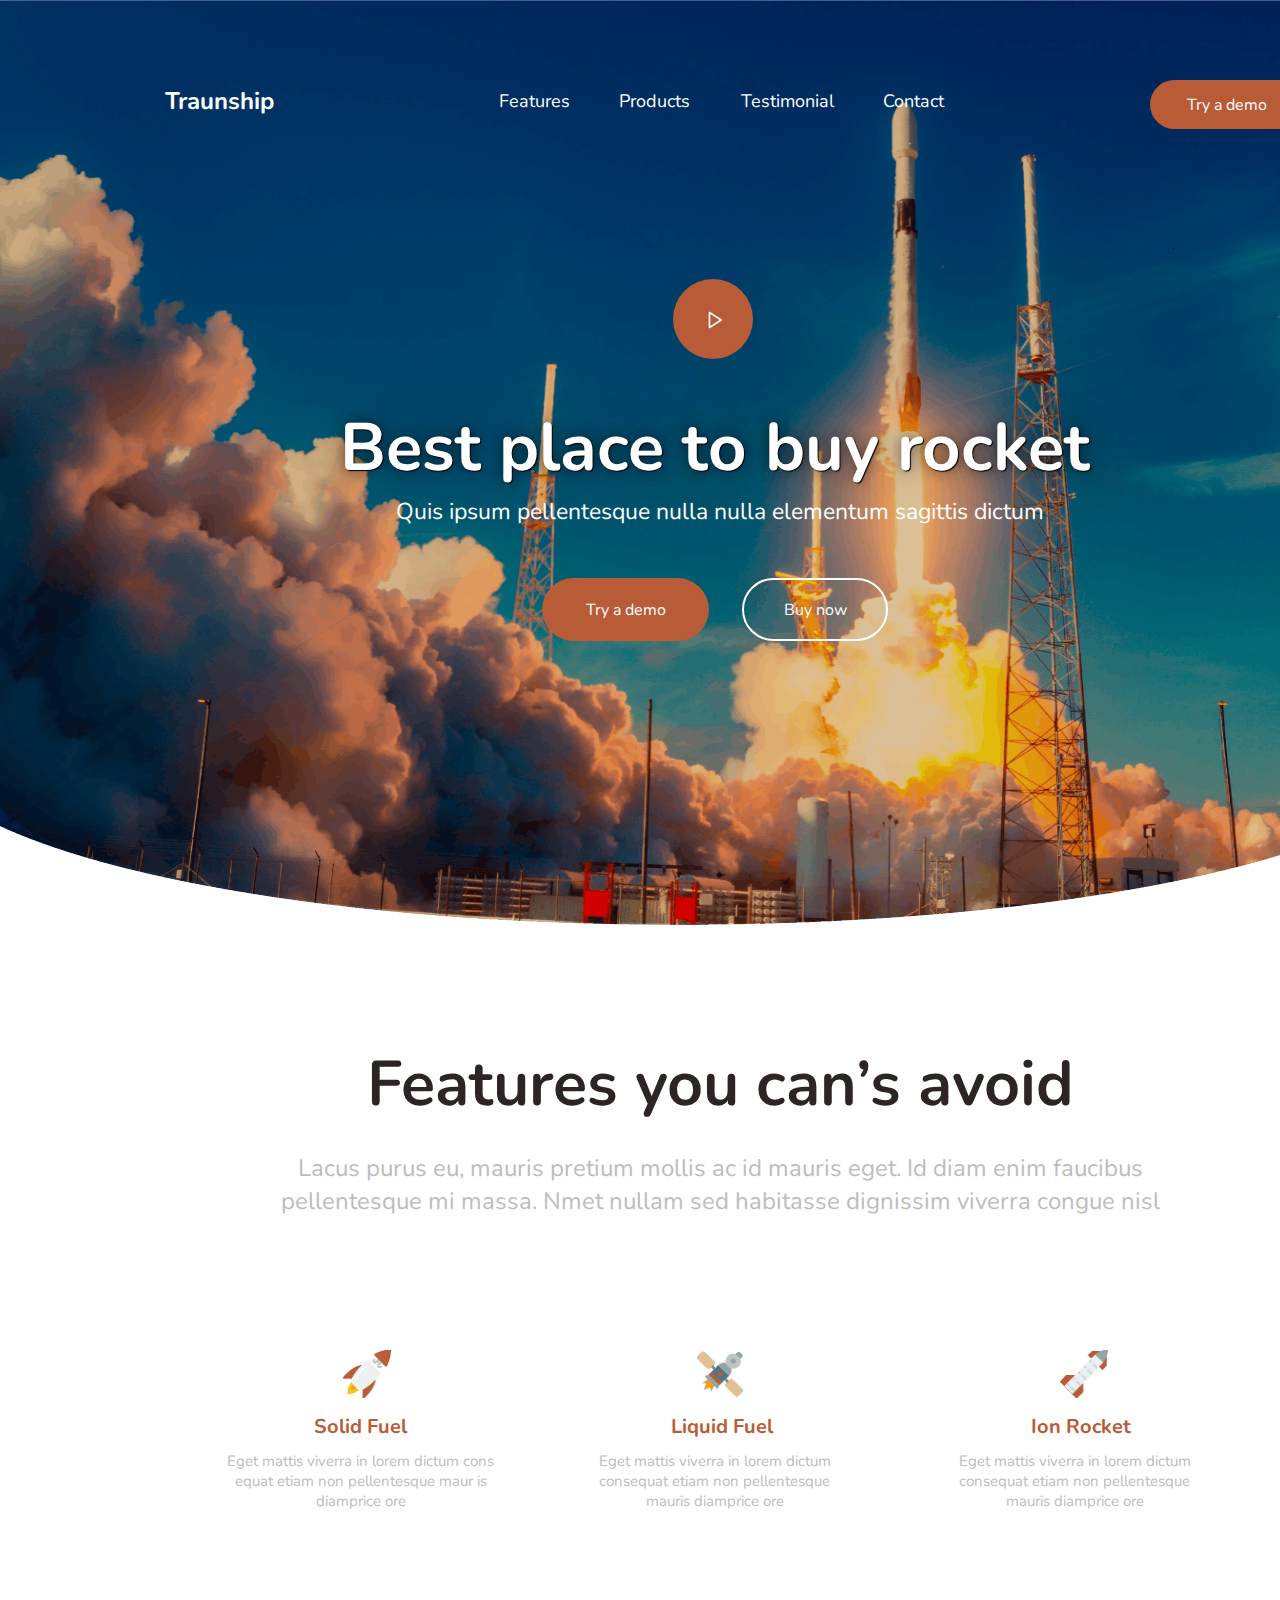
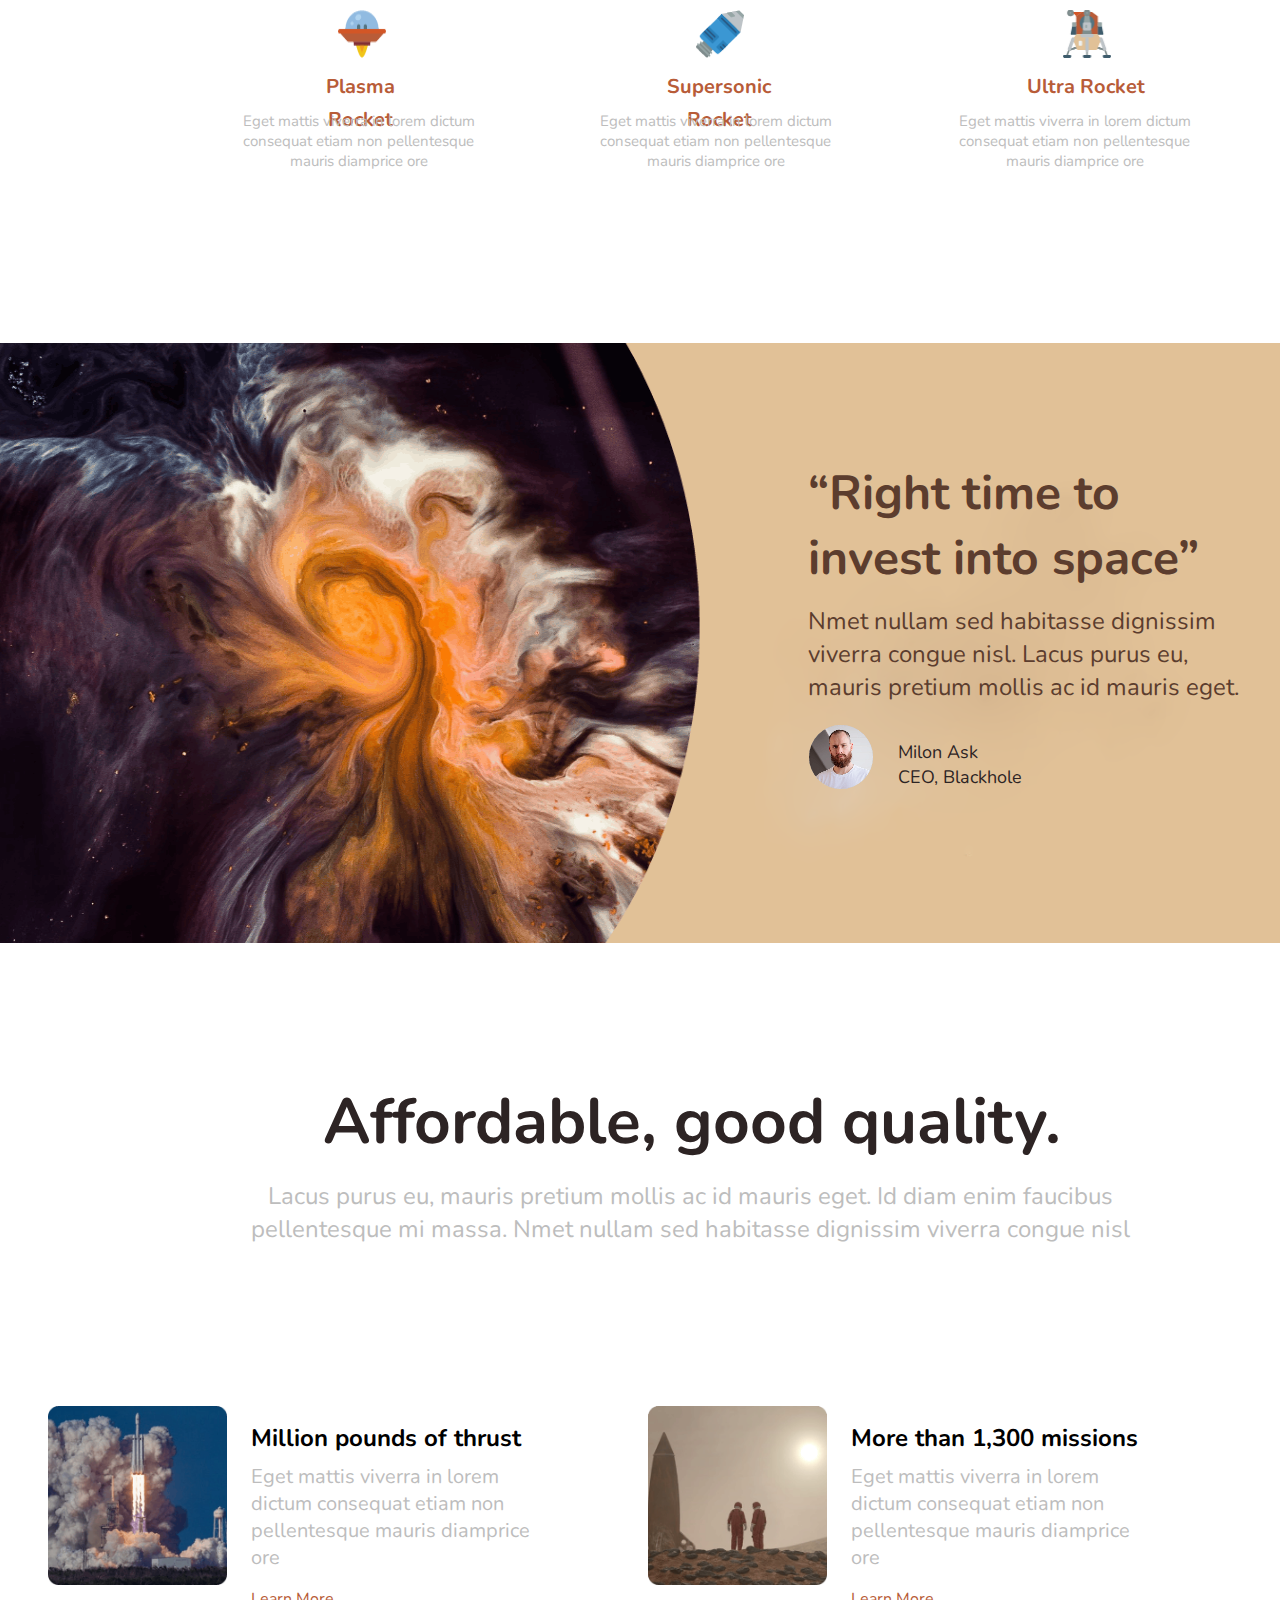
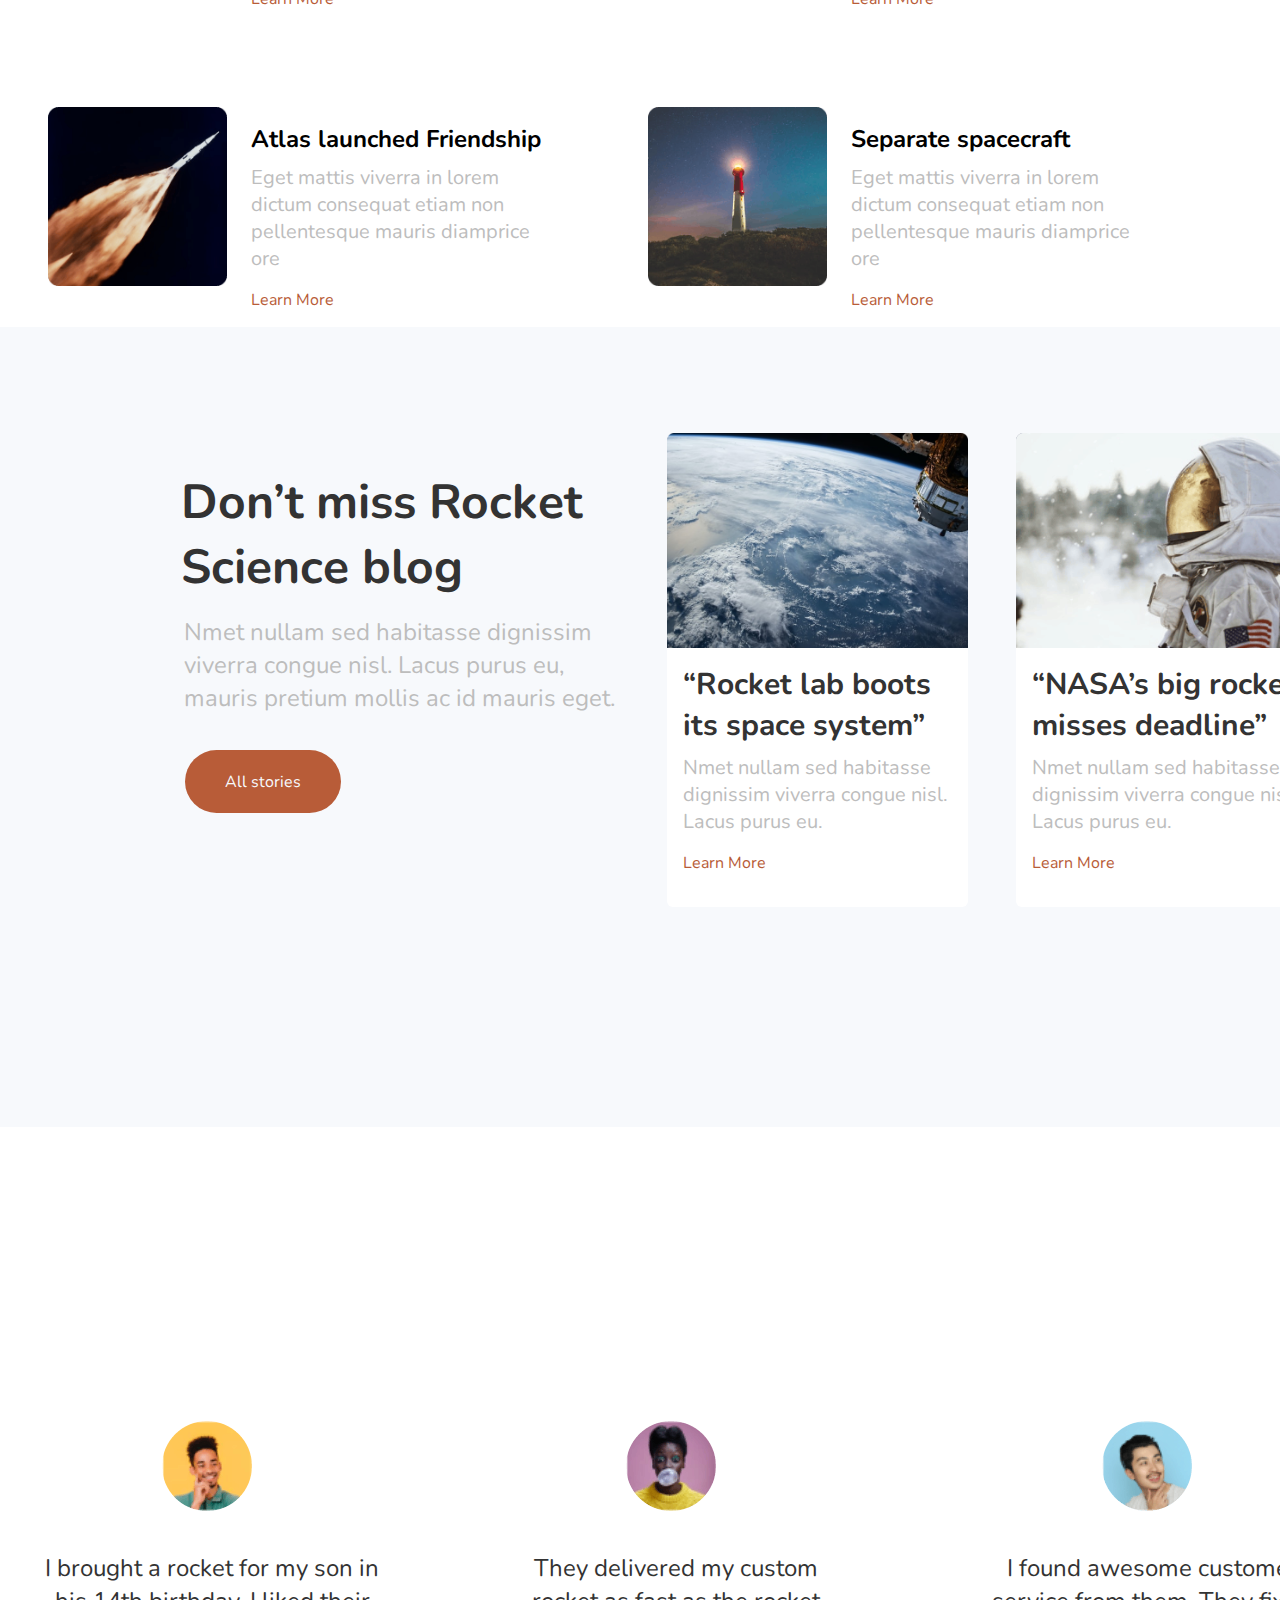
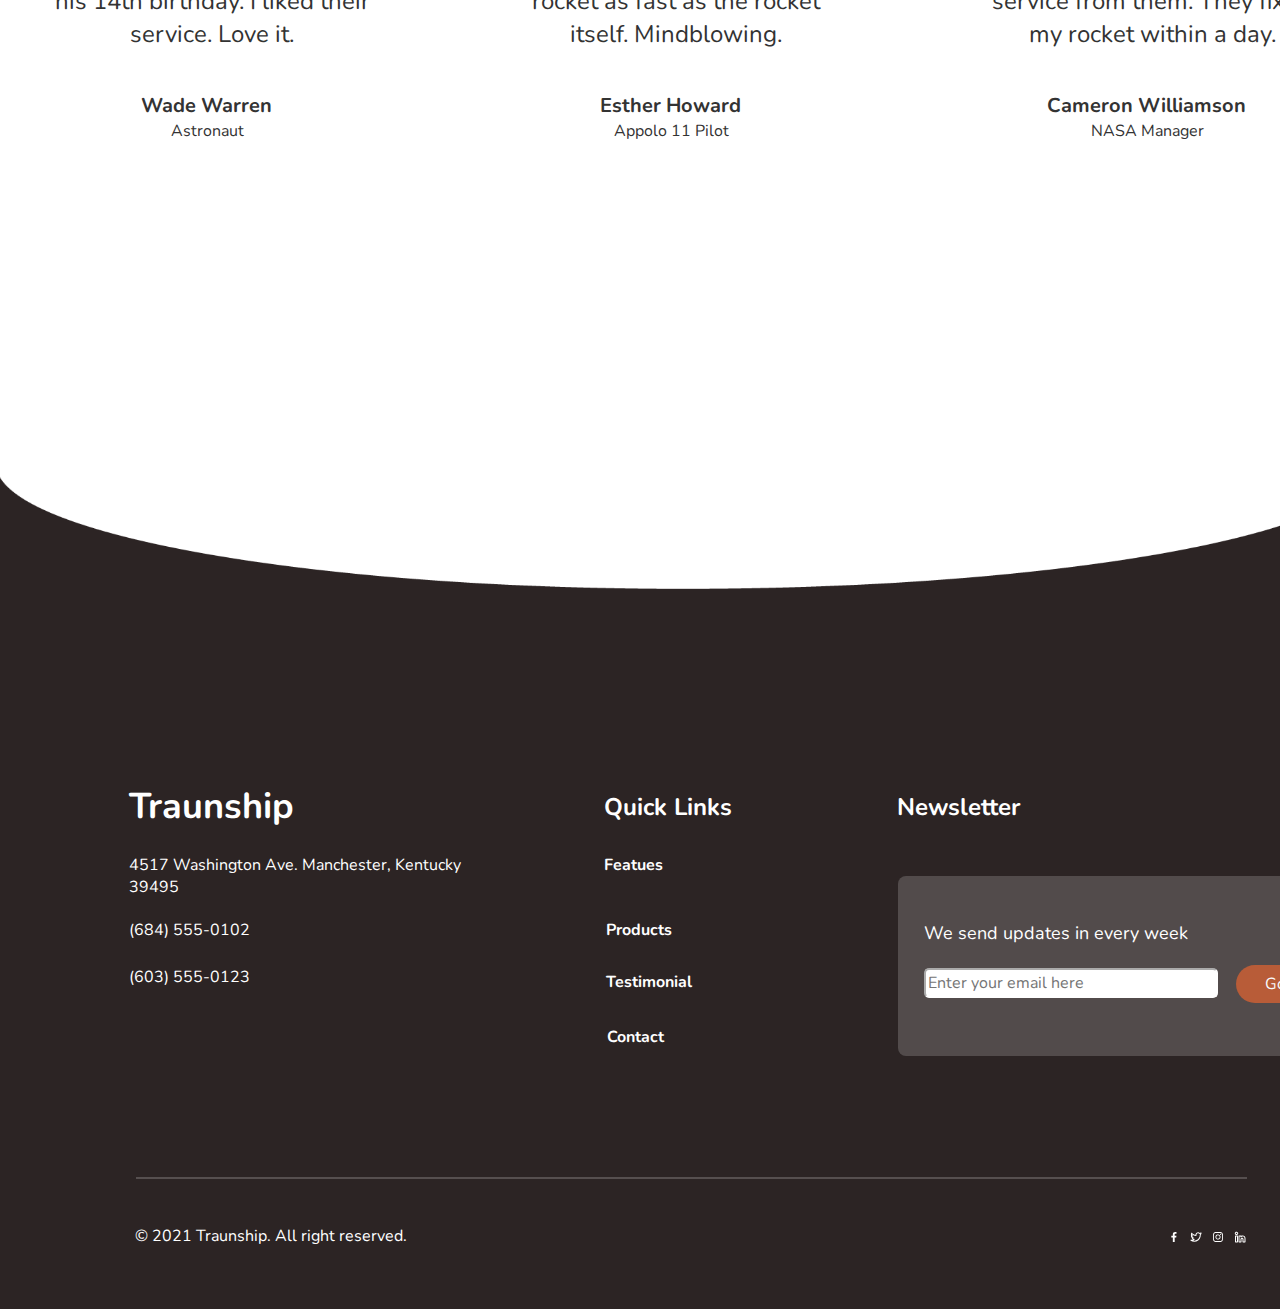
==== commit b9b58d26: "Добавление прокрутки нужной секции по нажатию на ссылку" ====
--- a/index.html
+++ b/index.html
@@ -22,10 +22,10 @@
                 Traunship
             </div>
             <div class="navLink">
-                <a href="" class="textLink1">Features</a>
-                <a href="" class="textLink2">Products</a>
-                <a href="" class="textLink3">Testimonial</a>
-                <a href="" class="textLink4">Contact</a>
+                <a href="#section1" class="textLink1">Features</a>
+                <a href="#section2" class="textLink2">Products</a>
+                <a href="#section3" class="textLink3">Testimonial</a>
+                <a href="#section4" class="textLink4">Contact</a>
                 <button type="button" class="button-demo btn btn-orange">Try a demo</button>
             </div>
 
@@ -46,7 +46,7 @@
         </div>
       </div>
     <!-- Avoid block info -->
-            <div class="avoid-text-1">
+            <div id="section1" class="avoid-text-1">
                 Features you can’s avoid
             </div>
             <div class="avoid-text-2">
@@ -115,7 +115,7 @@
 
  <!-- Time to invest -->
 <div class="timeInvest">
-    <img class="investIMG" src="./img/Testimonial.png" alt="">
+    <img id="section2" class="investIMG" src="./img/Testimonial.png" alt="">
     <div class="timeInvest-text">
         <div class="slogan">“Right time to invest into space”</div>
         <div class="slogan-text">
@@ -131,7 +131,7 @@
 </div>
 
 <!-- Cards info -->
-<div class="cardsInfo">
+<div id="section3" class="cardsInfo">
     <div class="titulTextInfo">
         Affordable, good quality.
     </div>
@@ -243,7 +243,7 @@
 </div>
 
 <!-- Stories blog -->
-<div class="storiesBlog">
+<div id="section4" class="storiesBlog">
 <!-- User 1-->
   <div class="user-1">
     <img src="./icon/avatar/Ellipse 3-2.png" class="ava-1" alt="">
@@ -302,10 +302,10 @@
 
   <div class="quickLinks">
     <div class="titleLinks">Quick Links</div>
-      <a class="linkFeatures" href="">Featues</a>
-        <a class="linkProducts" href="">Products</a>
-        <a class="linkTestimonial" href="">Testimonial</a>
-      <a class="linkContact" href="">Contact</a>
+        <a class="linkFeatures" href="#section1">Featues</a>
+        <a class="linkProducts" href="#section2">Products</a>
+        <a class="linkTestimonial" href="#section3">Testimonial</a>
+        <a class="linkContact" href="#section4">Contact</a>
   </div>
 
   <div class="textBox">
--- a/css/style.css
+++ b/css/style.css
@@ -1377,6 +1377,8 @@
         bottom: -3493px;
         background: #F7F9FC;
         top: 3933px;
+
+
     }
 }
 
@@ -1384,11 +1386,36 @@
     .itemCards {
         width: 100%;
     }
+    
+
+    .avoid-text-1 {
+        /* Features you can’s avoid */
+        position: absolute;
+        width: 720px;
+        height: 87px;
+        left: 360px;
+        right: -160px;
+        top: 1041px;
+        bottom: -951px;
+    
+        color: rgb(45, 36, 36);
+        font-size: 63px;
+        font-weight: 680;
+        line-height: 87px;
+        letter-spacing: 0%;
+        text-align: center;
+    }
+
+    .body {
+        zoom: 200%;
+    }
 }
     @media (max-width: 767px) {
         .itemCards {
             width: 100%;
         }
+
+
     }
 @media (min-width: 768px) and (max-width: 1024px) {
     .itemCards {
@@ -1401,13 +1428,17 @@
     .itemCards {
         max-width: 25%;
     }
-
-}
+.body {
+    zoom: 100%;
+}
+    }
 }
 @media (min-width: 480px) {
 
 }
 
-@media (min-width: 320px) {
-    
+@media (max-width: 320px) {
+    .body {
+        zoom: 100%;
+    }
 }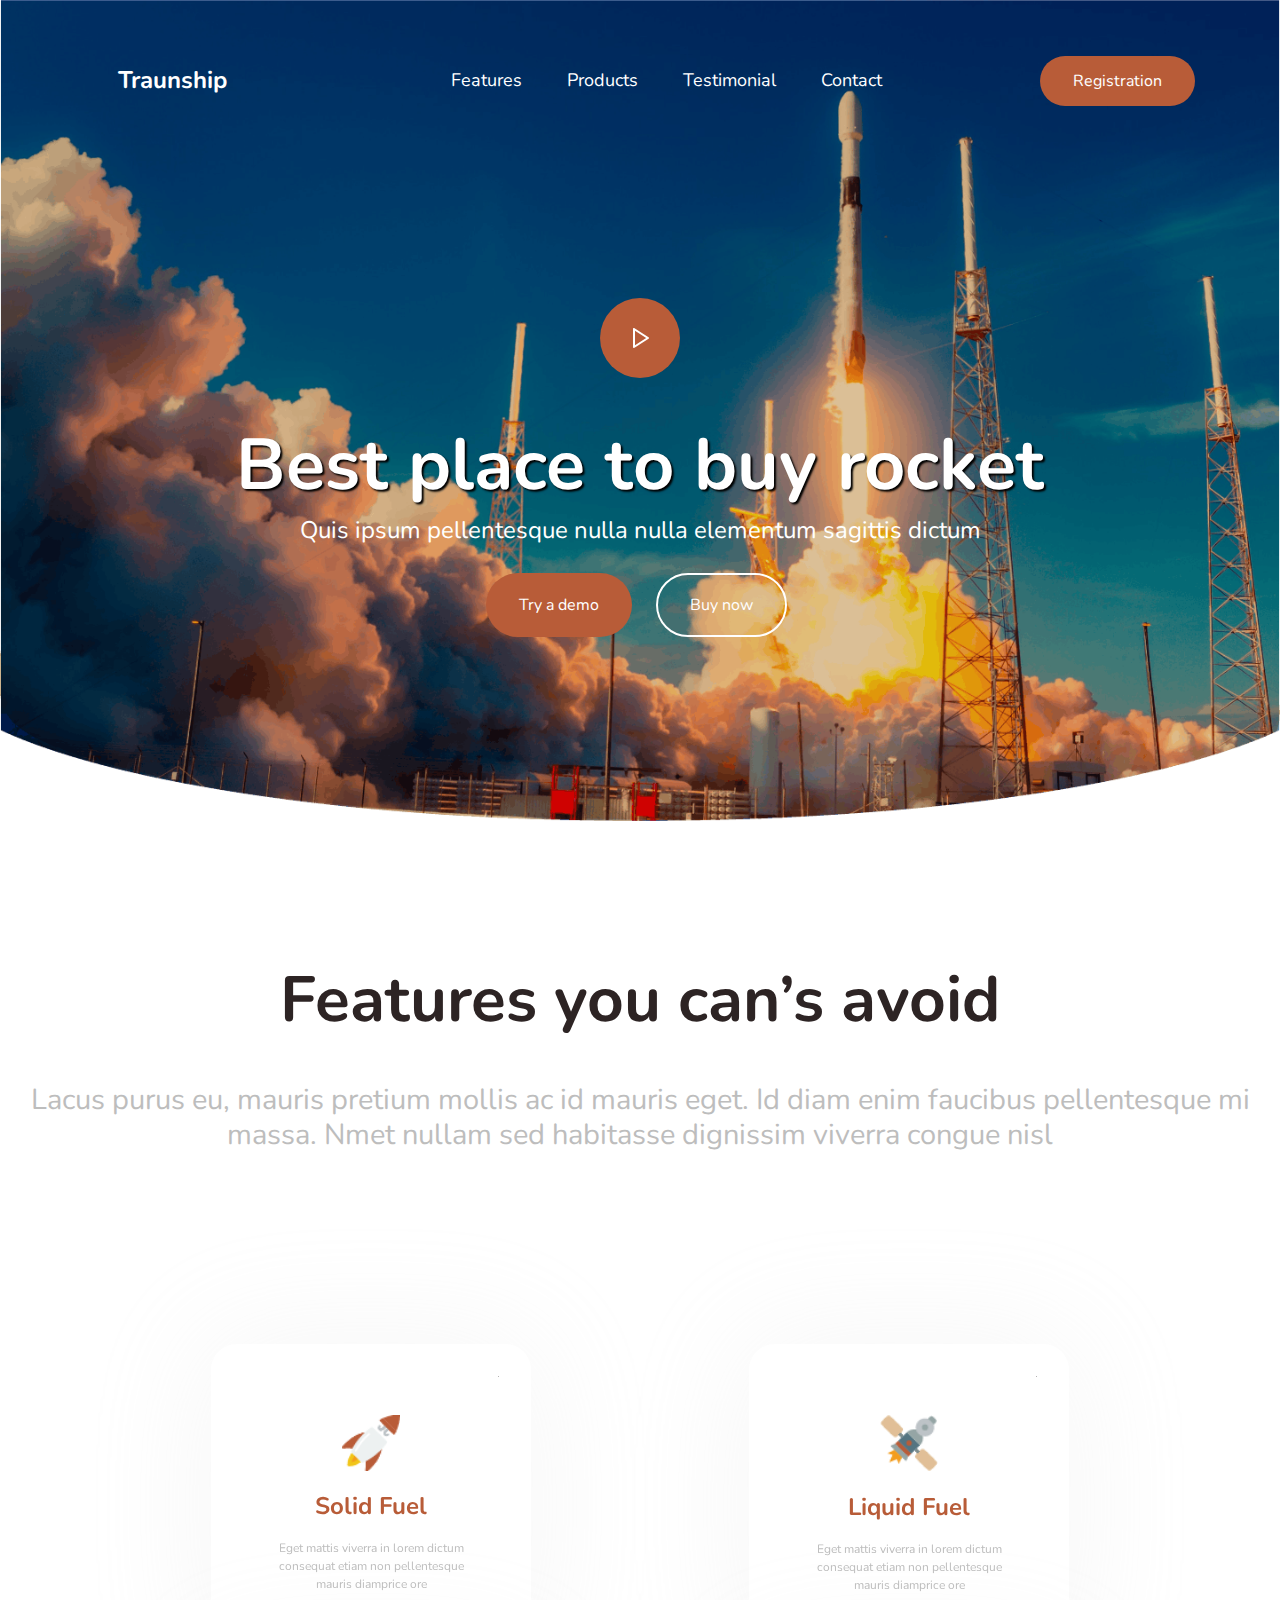
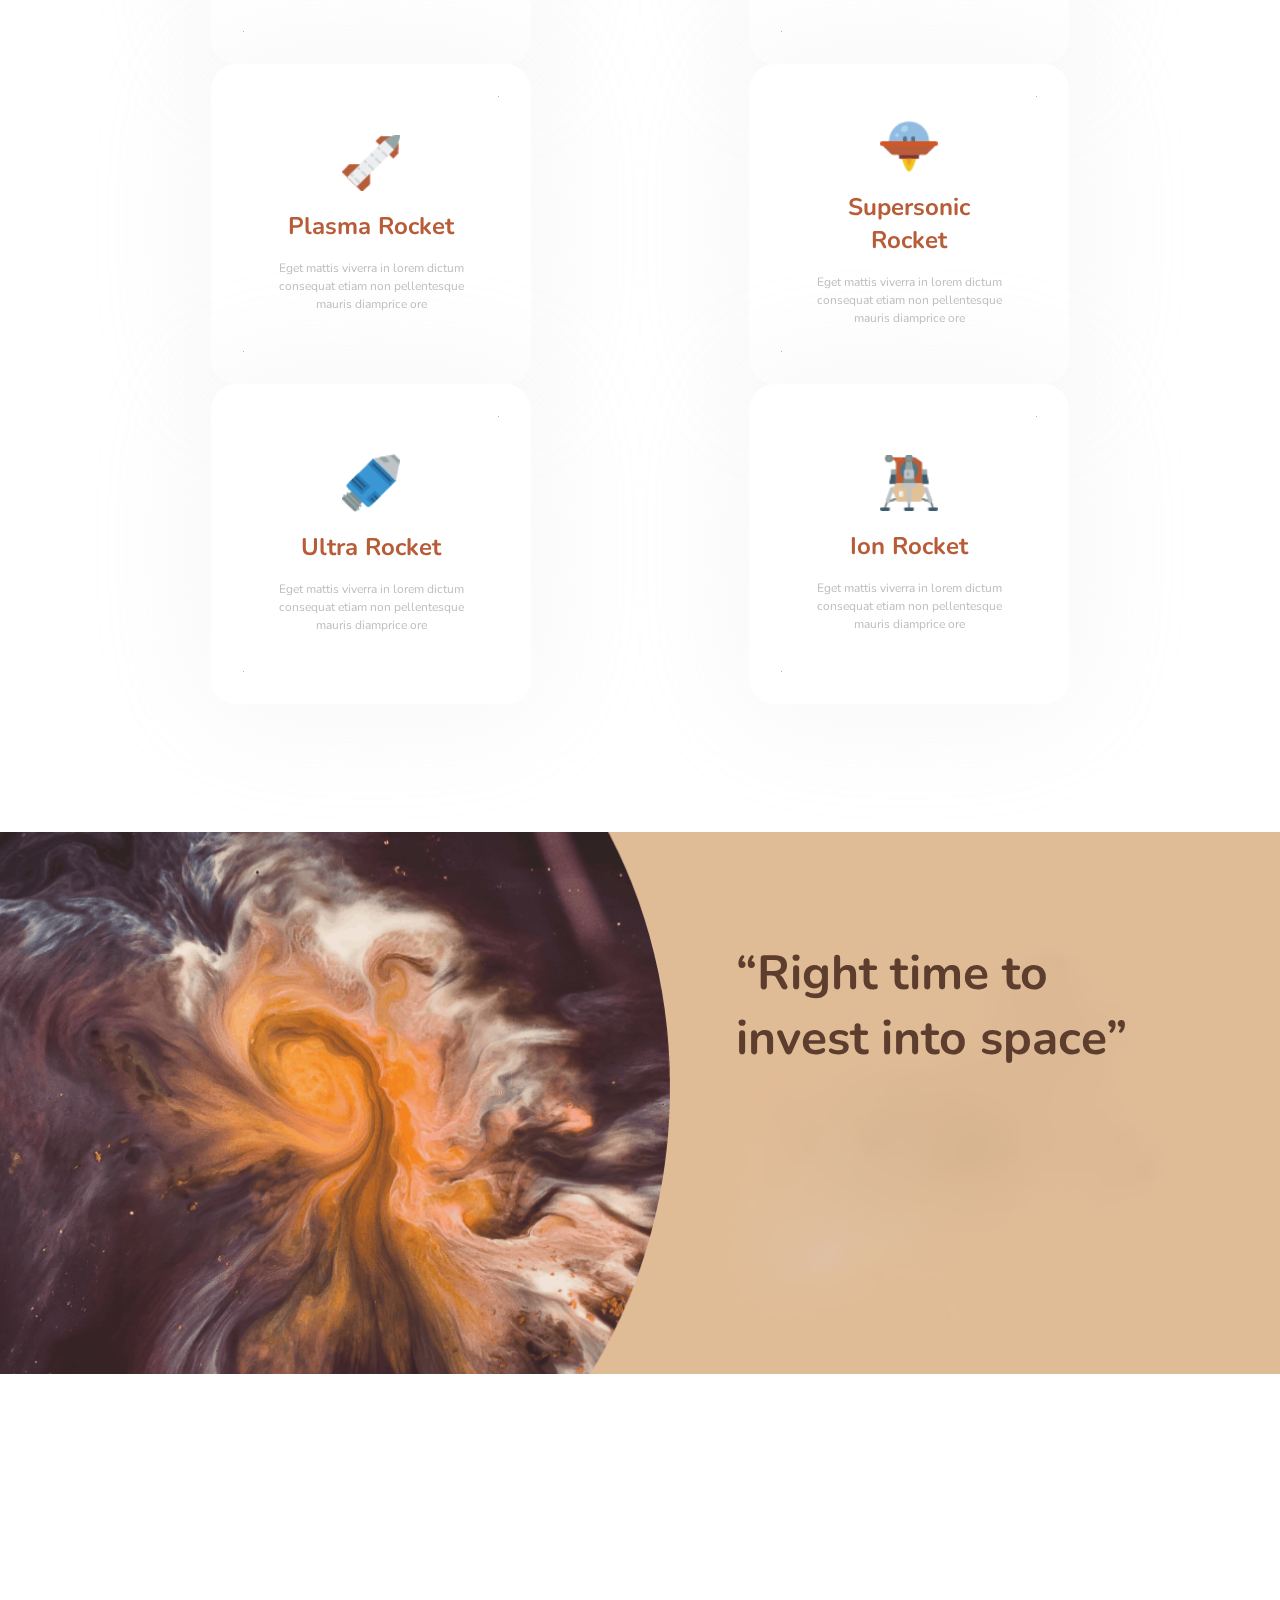
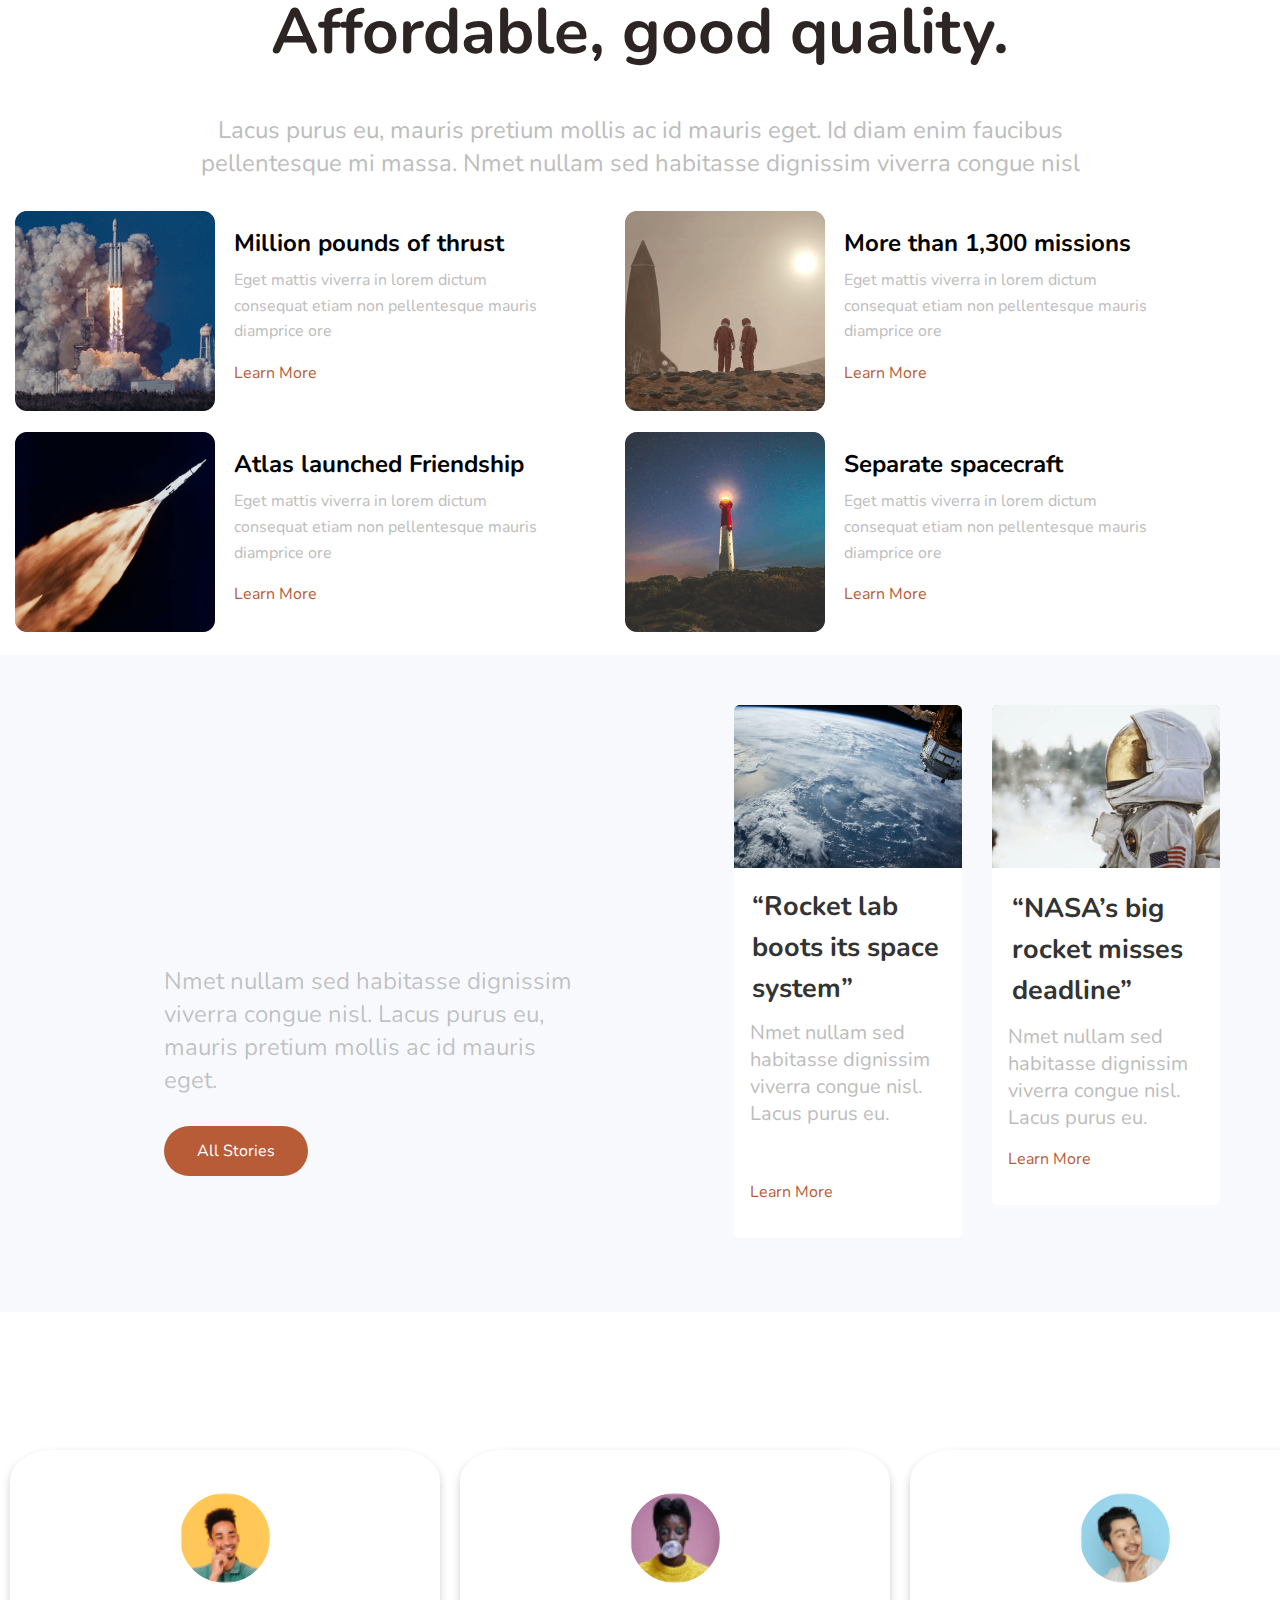
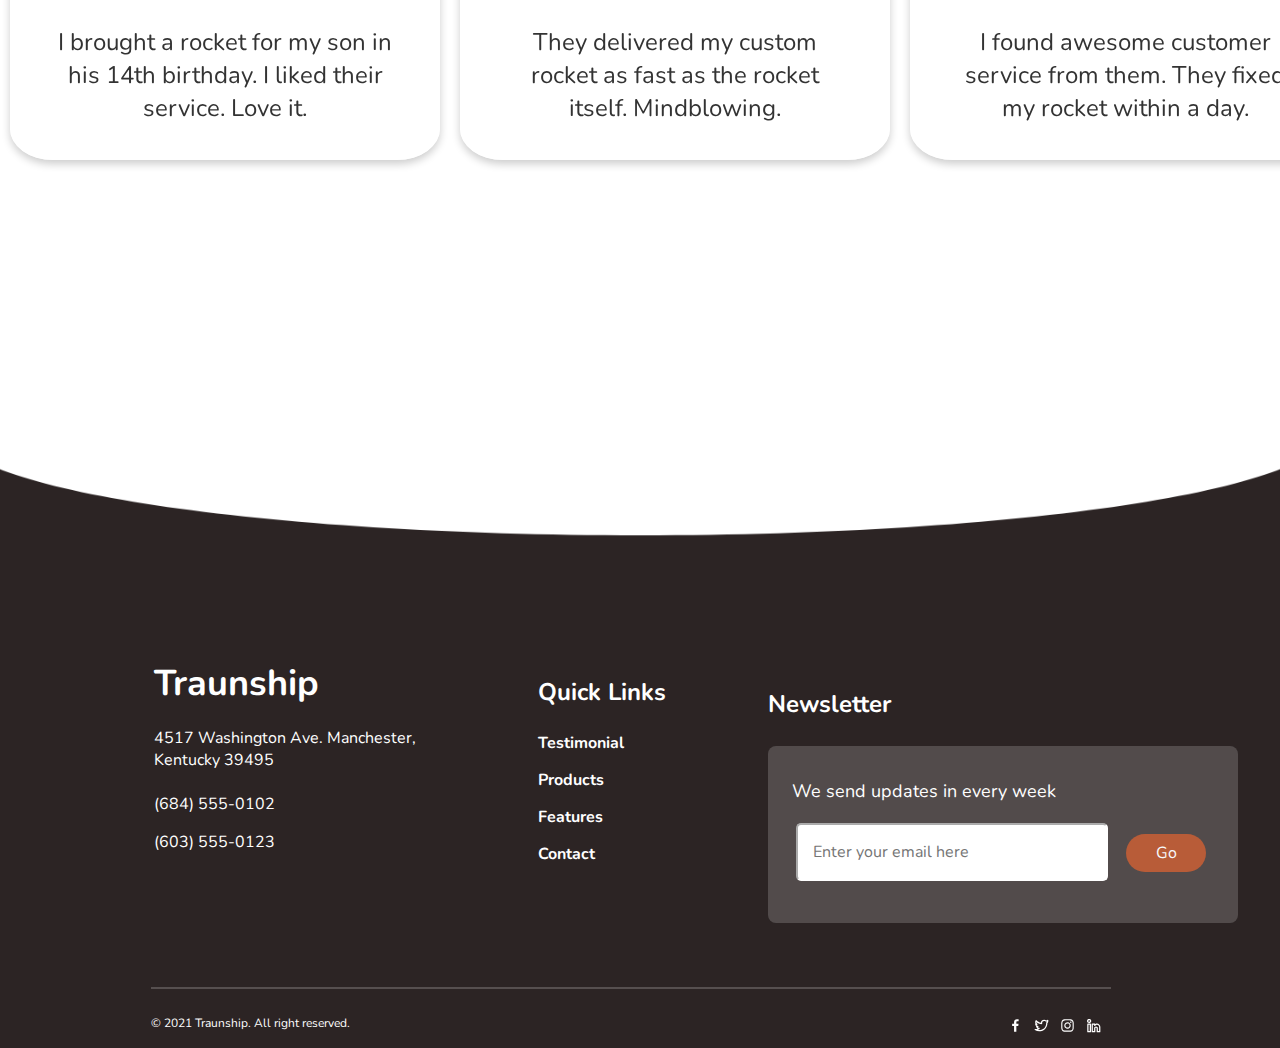
==== commit 9bd9f762: "Добавление адаптива всего" ====
--- a/index.html
+++ b/index.html
@@ -7,305 +7,433 @@
 
     <link rel="stylesheet" href="./css/bootstrap.min.css">
     <link rel="stylesheet" href="./css/style.css">
+    <link rel="stylesheet" href="./scss/_userIcon.scss" class="src">
 <!-- Шрифт Nunito-->
     <link rel="preconnect" href="https://fonts.googleapis.com">
     <link rel="preconnect" href="https://fonts.gstatic.com" crossorigin>
     <link href="https://fonts.googleapis.com/css2?family=Nunito:ital,wght@0,200..1000;1,200..1000&display=swap" rel="stylesheet">
+
 </head>
 <body>
-    <!-- header menu -->>
-<div class="headerHero">
-  <div class="header">
-        <img class="headerIMG" src="./img/headerIMG-1.png" alt="">
-        < class="headerMenu">
-            <div class="logo">
-                Traunship
-            </div>
+    <!-- header menu -->
+<header class="header">
+  <!-- Фоновое изображение -->
+  <img class="headerIMG" src="./img/headerIMG-1.png" alt="">
+        <div class="headerMenu">
             <div class="navLink">
-                <a href="#section1" class="textLink1">Features</a>
-                <a href="#section2" class="textLink2">Products</a>
-                <a href="#section3" class="textLink3">Testimonial</a>
-                <a href="#section4" class="textLink4">Contact</a>
-                <button type="button" class="button-demo btn btn-orange">Try a demo</button>
-            </div>
-
-    <!-- Contents -->
-          <img type="button" class="iconBg" src="./icon/header icon/bg.svg" alt="">
-          <img class="iconPlay" src="./icon/header icon/play.svg" alt="">
-            <div class="infoContent">
-                Best place to buy rocket
-            </div>
-
-            <div class="infoContent-2">
-                Quis ipsum pellentesque nulla nulla elementum sagittis dictum
-            </div>
-        </div>
-        <div class="twoButton">
-            <button type="button" class=" button-demo1 btn">Try a demo</button>
-            <button type="button" class="button-demo2 btn btn-outline-light">Buy now</button>
-        </div>
-      </div>
-    <!-- Avoid block info -->
-            <div id="section1" class="avoid-text-1">
-                Features you can’s avoid
-            </div>
-            <div class="avoid-text-2">
-                Lacus purus eu, mauris pretium mollis ac id mauris eget. Id diam enim faucibus pellentesque mi massa. Nmet nullam sed habitasse dignissim viverra congue nisl
-            </div>
-
-    <!-- Avoid icon -->
-
-<div class="row-1">
-    <!-- Icon-1 -->
-    <img class="icon-1" src="./icon/info icon/rocket-1.png"     alt="">
-    <div class="icon-text">Solid Fuel</div>
-    <div class="text-row-1">
-        Eget mattis viverra in lorem dictum 
-        cons equat etiam non pellentesque
-        maur is diamprice ore
-    </div>
-
-    <!-- Icon 2 -->
-    <img class="icon-2" src="./icon/info icon/satelite-1.png"   alt="">
-    <div class="icon-text-2">Liquid Fuel</div>
-    <div class="text-row-2">
-        Eget mattis viverra in lorem dictum 
-        consequat etiam non pellentesque
-        mauris diamprice ore
-    </div>
-
-    <!-- Icon-3 -->
-    <img class="icon-3" src="./icon/info icon/rocket-2.png"     alt="">
-    <div class="icon-text-3">Ion Rocket</div>
-    <div class="text-row-3">
-        Eget mattis viverra in lorem dictum 
-        consequat etiam non pellentesque
-        mauris diamprice ore
-    </div>
+              <div class="logo">Traunship</div>
+              <div class="textLinkHero">
+                <a href="">Features</a>
+                <a href="">Products</a>
+                <a href="">Testimonial</a>
+                <a href="">Contact</a>
+
+                
+      
+                <button class="demo-btn btn btn-orange">Registration</button>
+              </div>
+              <!-- Burger Menu -->
+              <div class="burger-menu-container">
+                <div class="burger-menu" onclick="toggleMenu()">
+                  &#9776;
+                </div>
+                <ul class="menu-list" id="menuList">
+                  <li><a href="#">Features</a></li>
+                  <li><a href="#">Products</a></li>
+                  <li><a href="#">Testimonial</a></li>
+                  <li><a href="#">Contact</a></li>
+                </ul>
+              </div>
+
+            </div>
+        </div>
+    </header>
+  <!-- Кнопка Play -->
+<div class="playContainer">
+  <div class="playButton">
+    <img class="playIcon" src="./icon/header icon/play.svg" alt="">
+      </div>
+        <!-- Container text -->
+          <div class="textContainer">
+            <div class="fadeInAnimation">Best place to buy rocket</div>
+              </div>
+              <div class="textBtmContainer">
+            <div class="fadeInAnimation">Quis ipsum pellentesque nulla nulla elementum sagittis dictum</div>
+          </div>
+        <!-- Дуо кнопок -->
+          <div class="fadeInAnimation">
+        <div class="duoButtons">
+      <button class="button-1 btn btn-orange">Try a demo</button>
+    <button class="button-2 btn btn-orange">Buy now</button>
+    </div>
+  </div>
 </div>
 
-    <!-- Row 2 -->
-<div class="row-2">
-        <!-- Icon-4 -->
-    <img class="icon-4" src="./icon/info icon/ufo.png"          alt="">
-    <div class="icon-text-4">Plasma Rocket</div>
-    <div class="text-row-4">
-        Eget mattis viverra in lorem dictum 
-        consequat etiam non pellentesque
-        mauris diamprice ore
-    </div>
-        <!-- Icon-5 -->
-    <img class="icon-5" src="./icon/info icon/satelite-2.png"   alt="">
-    <div class="icon-text-5">Supersonic Rocket</div>
-    <div class="text-row-5">
-        Eget mattis viverra in lorem dictum 
-        consequat etiam non pellentesque
-        mauris diamprice ore
-    </div>
-        <!-- Icon-6 -->
-    <img class="icon-6" src="./icon/info icon/satelite-3.png"   alt="">
-    <div class="icon-text-6">Ultra Rocket</div>
-    <div class="text-row-6">
-        Eget mattis viverra in lorem dictum 
-        consequat etiam non pellentesque
-        mauris diamprice ore
-    </div>
-  </div>       
- </div>
-
- <!-- Time to invest -->
-<div class="timeInvest">
-    <img id="section2" class="investIMG" src="./img/Testimonial.png" alt="">
-    <div class="timeInvest-text">
-        <div class="slogan">“Right time to invest into space”</div>
-        <div class="slogan-text">
-            Nmet nullam sed habitasse dignissim viverra congue nisl. Lacus purus eu, mauris pretium mollis ac id mauris eget.
-        </div>
- <!-- Avatar investor -->
-    <img class="ellipse-2" src="./icon/avatar/Ellipse 2.png" alt="">       
-    <div class="investor-cardname">
-        Milon Ask
-        CEO, Blackhole
-    </div>
-    </div>
-</div>
-
-<!-- Cards info -->
-<div id="section3" class="cardsInfo">
-    <div class="titulTextInfo">
-        Affordable, good quality.
-    </div>
-    <div class="textLoremInfo">
-        Lacus purus eu, mauris pretium mollis ac id mauris eget. Id diam enim faucibus pellentesque mi massa. Nmet nullam sed habitasse dignissim viverra congue nisl
-    </div>
-
-<!-- Items card -->
-    <div class="itemCards row row-cols-1 row-cols-md-2 g-5 m-2 ">
-        <div class="card mb-3" style="max-width: 600px;">
-            <div class="row g-2">
-              <div class="col-md-4">
-                <img src="./img/recomedation/rec-1.png" class="img-fluid rounded-start" alt="...">
-              </div>
-              <div class="col-md-8">
-                <div class="card-body">
-                  <h5 class="cards-title">Million pounds of thrust</h5>
-                  <p class="cards-text">Eget mattis viverra in lorem dictum consequat etiam non pellentesque mauris diamprice ore</p>
-                  <p><a href="#" class="textBrown text-decoration-none">Learn More</a></p>
+<!-- Cards section -->
+  <div class="titleTextSection">
+    <div class="fadeInAnimation">Features you can’s avoid</div>
+      </div>
+      <div class="btmTextSection">
+     Lacus purus eu, mauris pretium mollis ac id mauris eget. Id diam enim faucibus pellentesque mi massa. Nmet nullam sed habitasse dignissim viverra congue nisl
+  </div>
+
+
+<!-- Первая карточка -->
+<div class="cards-section">
+  <section class="main">
+    <div class="wrap wrap--1">
+      <div class="container container--1">
+        <div class="flex-container">
+          <img class="rocket-image" src="./icon/info_icon/rocket-1.png" alt="">
+            <p class="title">Solid Fuel</p>
+              <div class="textInfoCard">
+                Eget mattis viverra in lorem dictum 
+                consequat etiam non pellentesque
+                mauris diamprice ore
+              </div>
+            </div>
+          </div>
+         </div>
+    <!-- Вторая карточка -->
+        <div class="wrap wrap--2">
+          <div class="container container--2">
+            <div class="flex-container">
+              <img class="rocket-image" src="./icon/info_icon/satelite-1.png" alt="">
+                <p class="title">Liquid Fuel</p>
+                  <div class="textInfoCard">
+                  Eget mattis viverra in lorem dictum 
+                  consequat etiam non pellentesque
+                  mauris diamprice ore
+              </div>
+            </div>
+          </div>
+        </div>
+    <!-- Третья карточка -->
+          <div class="wrap wrap--3">
+            <div class="container container--3">
+              <div class="flex-container">
+                <img class="rocket-image" src="./icon/info_icon/rocket-2.png" alt="">
+                  <p class="title">Plasma Rocket</p>
+                    <div class="textInfoCard">
+                    Eget mattis viverra in lorem dictum 
+                    consequat etiam non pellentesque
+                    mauris diamprice ore
                 </div>
               </div>
             </div>
           </div>
-
-          <div class="card mb-3" style="max-width: 600px;">
-            <div class="row g-2">
-              <div class="col-md-4">
-                <img src="./img/recomedation/rec-3.png" class="img-fluid rounded-start" alt="...">
-              </div>
-              <div class="col-md-8">
-                <div class="card-body">
-                  <h5 class="cards-title">More than 1,300 missions</h5>
-                  <p class="cards-text">Eget mattis viverra in lorem dictum consequat etiam non pellentesque mauris diamprice ore</p>
-                  <p><a href="#" class="textBrown text-decoration-none">Learn More</a></p>
+    <!-- Четвёртая карточка -->
+          <div class="wrap wrap--4">
+            <div class="container container--4">
+              <div class="flex-container">
+                <img class="rocket-image" src="./icon/info_icon/ufo.png" alt="">
+                  <p class="title">Supersonic Rocket</p>
+                    <div class="textInfoCard">
+                      Eget mattis viverra in lorem dictum 
+                      consequat etiam non pellentesque
+                      mauris diamprice ore
+                    </div>
+                  </div>
                 </div>
-              </div>
-            </div>
-          </div>
-
-          <div class="card mb-3" style="max-width: 600px;">
-            <div class="row g-2">
-              <div class="col-md-4">
-                <img src="./img/recomedation/rec-2.png" class="img-fluid rounded-start" alt="...">
-              </div>
-              <div class="col-md-8">
-                <div class="card-body">
-                  <h5 class="cards-title">Atlas launched Friendship</h5>
-                  <p class="cards-text">Eget mattis viverra in lorem dictum consequat etiam non pellentesque mauris diamprice ore</p>
-                  <p><a href="#" class="textBrown text-decoration-none">Learn More</a></p>
+               </div>
+    <!-- Пятая карточка -->  
+              <div class="wrap wrap--5">
+                <div class="container container--5">
+                  <div class="flex-container">
+                    <img class="rocket-image" src="./icon/info_icon/satelite-2.png" alt="">
+                      <p class="title">Ultra Rocket</p>
+                        <div class="textInfoCard">
+                        Eget mattis viverra in lorem dictum 
+                        consequat etiam non pellentesque
+                        mauris diamprice ore
+                    </div>
+                  </div>
                 </div>
               </div>
-            </div>
-          </div>
-
-          <div class="card mb-3" style="max-width: 600px;">
-            <div class="row g-2">
-              <div class="col-md-4">
-                <img src="./img/recomedation/rec-4.png" class="img-fluid rounded-start" alt="...">
-              </div>
-              <div class="col-md-8">
-                <div class="card-body">
-                  <h5 class="cards-title">Separate spacecraft</h5>
-                  <p class="cards-text">Eget mattis viverra in lorem dictum consequat etiam non pellentesque mauris diamprice ore</p>
-                  <p><a href="#" class="textBrown text-decoration-none">Learn More</a></p>
+      <!-- Шестая карточка -->  
+            <div class="wrap wrap--6">
+              <div class="container container--6">
+                <div class="flex-container">
+                  <img class="rocket-image" src="./icon/info_icon/satelite-3.png" alt="">
+                    <p class="title">Ion Rocket</p>
+                      <div class="textInfoCard">
+                      Eget mattis viverra in lorem dictum 
+                      consequat etiam non pellentesque
+                      mauris diamprice ore
+                  </div>
                 </div>
               </div>
             </div>
-          </div>
-    </div>
-</div>
-
-  <!-- Science Blog -->
-<div class="scienceBlog">
-    <div class="textBlog">
-        <div class="textBlog-1">
-          Don’t miss Rocket Science blog
-        </div>
-        <div class="textBlog-2">
-          Nmet nullam sed habitasse dignissim viverra congue nisl. Lacus purus eu, mauris pretium mollis ac id mauris eget.
-        </div>
-        <button type="button" class="button-stories btn btn-orange">All stories</button>
-  <!-- Cards Blog -->
-    </div>
-
-    <div class="cardBlog d-flex">
-      <div class="row row-cols-2 row-cols-md-0 g-5">
-        <div class="col">
-          <div class="card">
-            <img src="./img/blog/blog-1.png" class="card-img-top" alt="...">
+      </section>
+    </div>
+
+<!-- invest container -->
+  <div class="investContainer">
+    <div class="hover-text-one">
+      <figure class="effect-text-three">
+        <img class="investIMG" src="./img/Testimonial.png" alt=""/>
+          <figcaption>
+              <div class="textInvest">
+            <h1 class="titleTextInvest">“Right time to invest into space”</h1>
+            <p class="btmTextInvest">Nmet nullam sed habitasse dignissim viverra congue nisl. Lacus purus eu, mauris pretium mollis ac id mauris eget.
+              <img class="MelonAsk" src="./icon/avatar/Ellipse 2.png" alt=""><div class="avatarText">
+                Milon Ask
+                CEO, Blackhole
+              </div>
+            </div>              
+            </p>
+            </div>
+          </figcaption>			
+        </figure>
+      </div>
+  </div>
+
+  <!-- Info cards -->
+
+  <div class="titleInfoCards">
+    Affordable, good quality.
+      </div>
+      <div class="btnTextCards">
+    Lacus purus eu, mauris pretium mollis ac id mauris eget. Id diam enim faucibus pellentesque mi massa. Nmet nullam sed habitasse dignissim viverra congue nisl
+  </div>
+
+  <!-- Первая карточка -->
+  <div class="itemCards row row-cols-1 row-cols-md-1 m-3 g-4">
+    <div class="card mb-3" style="max-width: 600px;">
+        <div class="card-gap row g-2">
+          <div class="col-md-4">
+            <img class="cardIMG-b" src="./img/recomedation/rec-1.png" class="img-fluid rounded-start" alt="...">
+          </div>
+          <div class="col-md-8">
             <div class="card-body">
-              <h5 class="cards-title-1">“Rocket lab boots its space system”</h5>
-              <p class="cards-text pt-10 ">Nmet nullam sed habitasse dignissim viverra congue nisl. Lacus purus eu.</p>
+              <h5 class="cards-title">Million pounds of thrust</h5>
+              <p class="cards-text">Eget mattis viverra in lorem dictum consequat etiam non pellentesque mauris diamprice ore</p>
               <p><a href="#" class="textBrown text-decoration-none">Learn More</a></p>
             </div>
           </div>
         </div>
-
+      </div>
+  <!-- Вторая карточка -->
+      <div class="card mb-3" style="max-width: 600px;">
+        <div class="card-gap row g-2">
+          <div class="col-md-4">
+            <img class="cardIMG-b" src="./img/recomedation/rec-3.png" class="img-fluid rounded-start" alt="...">
+          </div>
+          <div class="col-md-8">
+            <div class="card-body">
+              <h5 class="cards-title">More than 1,300 missions</h5>
+              <p class="cards-text">Eget mattis viverra in lorem dictum consequat etiam non pellentesque mauris diamprice ore</p>
+              <p><a href="#" class="textBrown text-decoration-none">Learn More</a></p>
+            </div>
+          </div>
+        </div>
+      </div>
+  <!-- Третья карточка -->
+      <div class="card mb-3" style="max-width: 600px;">
+        <div class="card-gap row g-2">
+          <div class="col-md-4">
+            <img class="cardIMG-b" src="./img/recomedation/rec-2.png" class="img-fluid rounded-start" alt="...">
+          </div>
+          <div class="col-md-8">
+            <div class="card-body">
+              <h5 class="cards-title">Atlas launched Friendship</h5>
+              <p class="cards-text">Eget mattis viverra in lorem dictum consequat etiam non pellentesque mauris diamprice ore</p>
+              <p><a href="#" class="textBrown text-decoration-none">Learn More</a></p>
+            </div>
+          </div>
+        </div>
+      </div>
+  <!-- Четвёртая карточка -->
+      <div class="card mb-3" style="max-width: 600px;">
+        <div class="card-gap row g-2">
+          <div class="col-md-4">
+            <img class="cardIMG-b" src="./img/recomedation/rec-4.png" class="img-fluid rounded-start" alt="...">
+          </div>
+          <div class="col-md-8">
+            <div class="card-body">
+              <h5 class="cards-title">Separate spacecraft</h5>
+              <p class="cards-text">Eget mattis viverra in lorem dictum consequat etiam non pellentesque mauris diamprice ore</p>
+              <p><a href="#" class="textBrown text-decoration-none">Learn More</a></p>
+            </div>
+          </div>
+        </div>
+      </div>
+    </div>
+  </div>
+
+
+<!-- Science Blog -->
+<div class="scienceBlog d-flex">
+  <div class="itemBlog">
+    <div class="titleBlog">
+      <!-- Заглавный текст блога -->
+      <div class="fadeInAnimation">Don’t miss Rocket Science blog</div>
+        </div>
+          <!-- Основной текст блога -->
+          <div class="btmTextBlog">
+        <div class="fadeInAnimation">Nmet nullam sed habitasse dignissim viverra congue nisl. Lacus purus eu, mauris pretium mollis ac id mauris eget.</div>
+        </div>
+      <button class="stories-btn btn btn-orange">All Stories</button>  
+  </div>
+
+    <!-- Первая карточка -->
+    <div class="cardBlog d-flex form-card">
+      <div class="col">
+        <div class="card">
+          <img src="./img/blog/blog-1.png" class="card-img-top" alt="...">
+          <div class="card-body">
+            <h5 class="cards-title-1">“Rocket lab boots its space system”</h5>
+            <p class="cards-text-1 pt-10">Nmet nullam sed habitasse dignissim viverra congue nisl. Lacus purus eu.</p>
+            <p><a href="#" class="textBrown text-decoration-none">Learn More</a></p>
+          </div>
+        </div>
+      </div>
+    <!-- Вторая карточка -->  
         <div class="col">
           <div class="card">
             <img src="./img/blog/blog-2.png" class="card-img-top" alt="...">
             <div class="card-body">
               <h5 class="cards-title-2">“NASA’s big rocket misses deadline”</h5>
-              <p class="cards-text">Nmet nullam sed habitasse dignissim viverra congue nisl. Lacus purus eu.</p>
+              <p class="cards-text-2">Nmet nullam sed habitasse dignissim viverra congue nisl. Lacus purus eu.</p>
               <p><a href="#" class="textBrown text-decoration-none mt-5">Learn More</a></p>
             </div>
           </div>
         </div>
-    </div>
+      </div>
+    </div>
+
+    <!-- User Container -->
+  <!-- User-1 -->
+<div class="userContainer">
+ <div class="user-1">
+  <div class="flip-card">
+    <div class="flip-card-inner">
+      <div class="flip-card-front">
+        <img class="userIMG-1" src="./icon/avatar/Ellipse 3-2.png" alt="">
+        <div class="textUser">
+          I brought a rocket for my son in his 14th birthday. I liked their service. Love it.
+        </div>          
+      </div>
+      <!-- Обратная сторона карточки -->
+    <div class="flip-card-back">
+  <div class="mgCard">
+    <div class="nameUser">
+      Wade Warren
+      </div>
+    <div class="jobUser">
+      Astronaut
+    </div> 
+    <!-- Изображение иконок соц.сетей-->
+      <div class="linksIcon">
+        <img class="iconIMG" src="./icon/link icon/facebook.svg" alt="">
+        <img class="iconIMG" src="./icon/link icon/instagram.svg" alt="">
+        <img class="iconIMG" src="./icon/link icon/telegram.svg" alt="">
+        <img class="iconIMG" src="./icon/link icon/twitter-x.svg" alt="">
+          </div>
+        </div>
+      </div>
+    </div>
+  </div>
+ </div>
+
+
+
+  <!-- User-2 -->
+ <div class="user-2">
+  <div class="flip-card">
+    <div class="flip-card-inner">
+      <div class="flip-card-front">
+        <img class="userIMG-2" src="./icon/avatar/Ellipse 3-1.png" alt="">
+        <div class="textUser">
+          They delivered my custom rocket as fast as the rocket itself. Mindblowing.  
+        </div>          
+      </div>
+        <!-- Обратная сторона карточки -->
+      <div class="flip-card-back">
+    <div class="mgCard">
+        <div class="nameUser">
+          Esther Howard
+          </div>
+        <div class="jobUser">
+          Appolo 11 Pilot
+    </div> 
+     <!-- Изображение иконок соц.сетей-->
+      <div class="linksIcon">
+        <img class="iconIMG" src="./icon/link icon/facebook.svg" alt="">
+        <img class="iconIMG" src="./icon/link icon/instagram.svg" alt="">
+        <img class="iconIMG" src="./icon/link icon/telegram.svg" alt="">
+        <img class="iconIMG" src="./icon/link icon/twitter-x.svg" alt="">
+          </div>
+        </div>
+      </div>
+    </div>
+  </div>
+ 
+ </div>
+
+  <!-- User-3 -->
+ <div class="user-3">
+  <div class="flip-card">
+    <div class="flip-card-inner">
+      <div class="flip-card-front">
+        <img class="userIMG-3" src="./icon/avatar/Ellipse 3.png" alt="">
+        <div class="textUser">
+          I found awesome customer service from them. They fixed my rocket within a day.      
+        </div>          
+      </div>
+        <!-- Обратная сторона карточки -->
+      <div class="flip-card-back">
+    <div class="mgCard">
+        <div class="nameUser">
+          Cameron Williamson
+          </div>
+        <div class="jobUser">
+          NASA Manager
+    </div> 
+      <!-- Изображение иконок соц.сетей-->
+      <div class="linksIcon">
+        <img class="iconIMG" src="./icon/link icon/facebook.svg" alt="">
+        <img class="iconIMG" src="./icon/link icon/instagram.svg" alt="">
+        <img class="iconIMG" src="./icon/link icon/telegram.svg" alt="">
+        <img class="iconIMG" src="./icon/link icon/twitter-x.svg" alt="">
+          </div>
+          </div>
+        </div>
+      </div>
+    </div>
+  </div>
 </div>
 
-<!-- Stories blog -->
-<div id="section4" class="storiesBlog">
-<!-- User 1-->
-  <div class="user-1">
-    <img src="./icon/avatar/Ellipse 3-2.png" class="ava-1" alt="">
-    <div class="text-user-1">
-      I brought a rocket for my son in his 14th birthday. I liked their service. Love it.
-    </div>
-      <div class="nameUser-1">
-        Wade Warren
-      </div>
-     <div class="jobUser-1">
-      Astronaut
-    </div>
-  </div>
-<!-- User 2 -->
-<div class="user-2">
-  <img src="./icon/avatar/Ellipse 3-1.png" class="ava-2" alt="">
-  <div class="text-user-1">
-    They delivered my custom rocket as fast as the rocket itself. Mindblowing.
-  </div>
-    <div class="nameUser-1">
-      Esther Howard
-    </div>
-   <div class="jobUser-1">
-    Appolo 11 Pilot
-  </div>
-</div>
-<!-- User 3 -->
-<div class="user-3">
-  <img src="./icon/avatar/Ellipse 3.png" class="ava-3" alt="">
-  <div class="text-user-3">
-    I found awesome customer service from them. They fixed my rocket within a day.
-  </div>
-    <div class="nameUser-3">
-      Cameron Williamson
-    </div>
-   <div class="jobUser-3">
-    NASA Manager
-  </div>
-</div>
-</div>
-
-<!-- Footer -->
-<div class="footerCircle">
-  <img class="footerBdImage" src="./img/Bg.png" alt="">
-  <img class="footerIMG" src="./img/footer.png" alt="">
-<footer>
-  <div class="address">
-    <div class="titleAddress">Traunship</div>
-      <div class="addressCom">
-        4517 Washington Ave. Manchester,
-        Kentucky 39495
-        </div>
-      <div class="number-1">(684) 555-0102</div>
-    <div class="number-2">(603) 555-0123</div>
-  </div>
-
-  <div class="quickLinks">
-    <div class="titleLinks">Quick Links</div>
-        <a class="linkFeatures" href="#section1">Featues</a>
-        <a class="linkProducts" href="#section2">Products</a>
-        <a class="linkTestimonial" href="#section3">Testimonial</a>
-        <a class="linkContact" href="#section4">Contact</a>
+
+<footer class="footer">
+  <img class="footerIMG_btm" src="./img/footer (1).png" alt="">
+<!-- Footer Ellipse -->
+  
+    <div class="footer-container-1">
+        <div class="footer-logo">
+        Traunship
+          </div>
+            <div class="address-footer">
+              4517 Washington Ave. Manchester,
+              Kentucky 39495              
+            </div>
+          <div class="numbers-footer">
+        <div class="number-1">(684) 555-0102</div>
+      <div class="number-2">(603) 555-0123</div>
+    </div>
+  </div>
+
+  <div class="footer-container-2">
+    <div class="quickLinks">
+      Quick Links
+    </div>
+
+    <div class="links">
+      <a class="link3" href="">Testimonial</a>
+      <a class="link2" href="">Products</a>
+      <a class="link1" href="">Features</a>
+      <a class="link4" href="">Contact</a>
+    </div>
   </div>
 
   <div class="textBox">
@@ -317,21 +445,24 @@
       </div>
   </div>
 
-  <div class="line"></div>
-
-  <div class="footerBottom">
-    <p>© 2021 Traunship. All right reserved.</p>
-    <div class="icons">
-        <a href=""><img src="./icon/link icon/uil_facebook-f.svg" alt=""> </a>
-        <a href=""><img src="./icon/link icon/uil_twitter-alt.svg" alt=""></a>
-        <a href=""><img src="./icon/link icon/uil_instagram.svg" alt="">  </a>
-        <a href=""><img src="./icon/link icon/uil_linkedin-alt.svg" alt=""></a>
-    </div>
-</div>
-
-</div>
+  <div class="linebox">
+    <div class="line"></div>
+    <div class="textLine">© 2021 Traunship. All right reserved.</div>
+    <div class="linkLineIcon">
+      <img class="iconLine1" src="./icon/link icon/uil_facebook-f.svg" alt="">
+      <img class="iconLine2" src="./icon/link icon/uil_twitter-alt.svg" alt="">
+      <img class="iconLine3" src="./icon/link icon/uil_instagram.svg" alt="">
+      <img class="iconLine4" src="./icon/link icon/uil_linkedin-alt.svg" alt="">
+    </div>
+  </div>
+
 </footer>
-</div>
-<script src="https://cdn.jsdelivr.net/npm/bootstrap@5.2.1/dist/js/bootstrap.bundle.min.js" integrity="sha384-u1OknCvxWvY5kfmNBILK2hRnQC3Pr17a+RTT6rIHI7NnikvbZlHgTPOOmMi466C8" crossorigin="anonymous"></script>
+
+
+<script src="./js/app.js"></script>
+<script src="./js/burgermenu.js"></script>
+<script src="./js/investScroll.js"></script>
+
+
 </body>
 </html>--- a/css/style.css
+++ b/css/style.css
@@ -7,692 +7,635 @@
     color: rgb(255, 255, 255);
 }
 
+a{
+    text-decoration: none;
+    color: rgb(255, 255, 255);
+}
+
+a:hover {
+    color: #B85C38;
+}
+/* header menu */
+
 .headerIMG {
+    max-width: 100%;
     position: absolute;
-    width: 1374px;
-    height: 924.55px;
-    right: -15px;
-    left: -8px;
-    top: 0;
-}
-
+}
+
+.headerMenu {
+    max-width: 100%;
+    display: flex;
+    justify-content: space-between;
+    align-items: center;
+    margin-left: 2%;
+    padding: 5%;
+    position: relative;
+}
 
 .logo {
-    position: absolute;
-    width: 120px;
-    height: 31px;
-    left: 165px;
-    right: 829px;
-    top: 85.37px;
-
     color: rgb(255, 255, 255);
-    font-family: "Nunito", sans-serif;
+    font-family: Nunito;
     font-size: 24px;
     font-weight: 700;
     line-height: 33px;
-    letter-spacing: 0;
-    text-align: left;
-}
-
-
-.textLink1 {
-/* Features */
-        position: absolute;
-        width: 70px;
-        height: 25.11px;
-        left: 499px;
-        right: -122px;
-        top: 89.39px;
-        bottom: -89.39px;
-        text-decoration: none;
-
-        color: rgb(255, 255, 255);
-        font-size: 18px;
-        font-weight: 400;
-        line-height: 25px;
-        letter-spacing: 0%;
-        text-align: left;
-}
-
-.textLink2 {
-/* Products */
-    position: absolute;
-    width: 72px;
-    height: 25.11px;
-    left: 619px;
-    right: -244px;
-    top: 89.39px;
-    bottom: -89.39px;
-    text-decoration: none;
+    letter-spacing: 0%;
+
+    width: auto;
+    margin-left: 5%;
+
+
+    transition: 0.5s;
+}
+
+/* logo effect hover */
+
+  .logo:hover {
+    text-shadow: 0 0 5px #ff4800,
+                0 0 25px #ff4800,
+                0 0 #ff4800,
+                0 0  #ff4800;
+  }
+
+
+
+.textLinkHero {
+    width: auto;
 
     color: rgb(255, 255, 255);
     font-size: 18px;
     font-weight: 400;
     line-height: 25px;
     letter-spacing: 0%;
-    text-align: left;
-}
-
-.textLink3 {
-/* Testimonial */
-            position: absolute;
-            width: 92px;
-            height: 25.11px;
-            left: 741px;
-            right: -386px;
-            top: 89.39px;
-            bottom: -89.39px;
-            text-decoration: none;
-
-            color: rgb(255, 255, 255);
-            font-family: Nunito;
-            font-size: 18px;
-            font-weight: 400;
-            line-height: 25px;
-            letter-spacing: 0%;
-            text-align: left;
-}
-
-.textLink4 {
-/* Contact */
-        position: absolute;
-        width: 63px;
-        height: 25.11px;
-        left: 883px;
-        right: -499px;
-        top: 89.39px;
-        bottom: -89.39px;
-        text-decoration: none;
-
-        color: rgb(255, 255, 255);
-        font-size: 18px;
-        font-weight: 400;
-        line-height: 25px;
-        letter-spacing: 0%;
-        text-align: left;
-        margin-right: 10px; /* Добавляем отступ справа от "Contact" */
-}
-
-
-.button-demo {
-/* Try a demo */
+    text-align: left;   
+    
     position: relative;
-    width: 154px;
-    height: 49px;
-    left: 1150px;
-    top: 32px;
-/* Автолейаут */
+
+    display: flex;
+    text-decoration: none;
+    margin-left: 40%;
+    margin-top: 7px;
+    gap: 10%;
+}
+
+.textLinkHero a {
+    display: inline-block;
     color: rgb(255, 255, 255);
+    line-height: 1;
+    text-decoration: none; /* Убираем подчеркивание */
+    cursor: pointer;
+}
+
+
+/* Text Link effect hover */
+.textLinkHero a:hover {
+    color: #ffa17b;
+}
+.textLinkHero a:after {
+    
+    background-color: #f66d52; /* Цвет линии при наведении на нее курсора мыши */
+    display: block;
+    content: "";
+    height: 2px; /* Высота линии */
+    width: 0%;
+    -webkit-transition: width .3s ease-in-out;
+    -moz--transition: width .3s ease-in-out;
+    transition: width .3s ease-in-out;
+}
+.textLinkHero a:hover:after,
+.textLinkHero a:focus:after {
+    
+    width: 100%;
+}
+
+.navLink {
     display: flex;
-    flex-direction: center;
-    justify-content: center;
-    padding: 12px 22px  32px;
-
+}
+
+/* Кнопка Регистрации */
+
+.demo-btn {
+    margin-top: -15px;
+    margin-left: 25%;
+
+
+    
+    
+    color: rgb(255, 255, 255);;
     border-radius: 40px;
     background: rgb(184, 92, 56);
-}
-
-.button-demo:hover {
-    border: solid 2px;
-    color:#F7F9FC;
-    border: solid 2px;
-    border-color:#F7F9FC;  ;
-}
-
-/* Contents */
-
-
-.iconBg {
-/* bg */
-    position: absolute;
-    width: 80px;
+
+    padding: 12px 32px 12px 32px;
+}
+
+.demo-btn:hover {
+    border: 2px rgb(255, 255, 255) solid;
+    transition: 1s;
+}
+
+.demo-btn:not(:hover) {
+    transition: 1s;
+  }
+
+/* Play Section */
+.playButton {
+    position: relative;
+    margin-left: auto;
+    margin-right: auto;
+    margin-top: 10%;
+    max-width: 80px; 
     height: 80px;
-    left: 673px;
-    right: -673px;
-    top: 279px;
-    bottom: -279px;
-}
-
-.iconPlay {
-/* Vector (Stroke) */
-    position: absolute;
-    width: 25px;
-    height: 20px;
-    left: 702px;
-    right: 12.5%;
-    top: 310px;
-    bottom: 8.33%;
-}
-
-.infoContent {
-/* Best place to buy rocket */
-    position: absolute;
-    width: 750px;
-    height: 98px;
-    left: 340px;
-    right: -321px;
-    top: 399px;
-    bottom: -358px;
-
+    background: #B85C38;
+    border-radius: 50%;
+
+    }
+
+.playIcon {
+    position: relative;
+    margin-left: 35%;
+    margin-top: 35%;
+}
+
+/* hover эффект кнопки */
+.playButton:hover {
+    border: 3px rgb(255, 255, 255) solid;
+    border-radius: 50%;
+    background: none;
+    transition: 1s;
+}
+.playButton:not(:hover) {
+    transition: 1s;
+  }
+
+  /* Text container */
+.textContainer {
+    position: relative;
+    margin-top: 3%;
+
+    text-shadow: 2px 2px 2px black;
     color: rgb(255, 255, 255);
     font-family: Nunito;
-    font-size: 67px;
+    font-size: 72px;
     font-weight: 700;
     line-height: 98px;
     letter-spacing: 0%;
     text-align: center;
-    
-    text-shadow:
-    1px 1px 1px black,
-    0 0 1em rgba(0, 0, 0, 0.24),
-    0 0 0.2em rgba(0, 0, 0, 0.527);
-  color: white;
-}
-
-.infoContent-2 {
-    /* Quis ipsum pellentesque nulla nulla elementum sagittis dictum */
-    position: absolute;
-    width: 666px;
-    height: 34px;
-    left: 387px;
-    right: -255px;
-    top: 495px;
-    bottom: -399px;
+
+    transition: 1s;
+}
+
+/* logo effect hover */
+
+  .textContainer:hover {
+
+
+    text-shadow: 0 0 10px #ff4800,
+                0 0 30px #ff4800,
+                0 0 #ff4800,
+                0 0  #ff4800;
+  }
+
+
+.textBtmContainer {
+    position: relative;
 
     color: rgb(255, 255, 255);
-    font-size: 23px;
-    font-weight: 400;
-    line-height: 33px;
-    letter-spacing: 0%;
-    text-align: center;
-}
-
-/* Two Button */
-
-.twoButton { 
-/* Buttons */
-    position: absolute;
-    width: 337px;
-    height: 63px;
-    left: 542px;
-    right: -81px;
-    top: 578px;
-    bottom: -279px;
-}
-
-.button-demo1 {
-    /* Try a demo */
-    position: relative;
-    width: 167px;
-    height: 63px;
-    /* Автолейаут */
-    display: flex;
-    flex-direction: column;
-    justify-content: center;
-    align-items: center;
-    padding: 18px 32px 18px 32px;
-
-    border-radius: 40px;
-    color: rgb(255, 255, 255);
-    background: rgb(184, 92, 56);
-}
-
-.button-demo1:hover {
-    
-    color: white;
-    border: solid 2px;
-    border-radius: 40px;
-    padding: 18px 32px 18px 32px;
-    border-color: white;
-}
-
-
-
-.button-demo2 {
-/* Buy now */
-    position: relative;
-    width: 146px;
-    height: 63px;
-    left: 200px;
-    bottom: 63px;
-/* Автолейаут */
-    display: flex;
-    flex-direction: column;
-    justify-content: center;
-    align-items: center;
-    padding: 18px 32px 18px 32px;
-    color: white;
-
-    box-sizing: border-box;
-    border: 2px solid rgb(255, 255, 255);
-    border-radius: 40px;
-}
-
-
-.avoid-text-1 {
-    /* Features you can’s avoid */
-    position: absolute;
-    width: 720px;
-    height: 87px;
-    left: 360px;
-    right: -160px;
-    top: 1041px;
-    bottom: -951px;
-
-    color: rgb(45, 36, 36);
-    font-size: 64px;
-    font-weight: 680;
-    line-height: 87px;
-    letter-spacing: 0%;
-    text-align: center;
-}
-
-.avoid-text-2 {
-    /* Lacus purus eu, mauris pretium mollis ac id mauris eget. Id diam enim faucibus pellentesque mi massa. Nmet nullam sed habitasse dignissim viverra congue nisl */
-    position: absolute;
-    width: 920px;
-    height: 66px;
-    left: 260px;
-    right: -260px;
-    top: 1152px;
-    bottom: -1041px;
-
-    color: rgb(189, 189, 189);
+    font-family: Nunito;
     font-size: 24px;
     font-weight: 400;
     line-height: 33px;
     letter-spacing: 0%;
     text-align: center;
-}
-
-
-/* Avoid Icon */
-
-.row-1 {
-/* Row 1 */
+    transition: 1s;
+}
+
+/* logo effect hover */
+
+  .textBtmContainer:hover {
+
+
+    text-shadow: 0 0 5px #ff4800,
+                0 0 25px #ff4800,
+                0 0  #ff4800,
+                0 0  #ff4800;
+  }
+
+
+
+    /* Two Buttons */
+
+.duoButtons {
+    display: flex;
+    margin-top: 2%;
+    margin-left: 38%;
+    gap: 3%;
+}
+.button-1, .button-2  {
+    position: relative;
+    border-radius: 40px;
+
+    color: rgb(255, 255, 255);
+    background: rgb(184, 92, 56);
+    padding: 18px 32px 18px 32px;
+}
+
+.button-2 {
+    background: none;
+    border: 2px rgb(255, 255, 255) solid;
+}
+
+.button-2:hover {
+    background: rgb(184, 92, 56);
+    border-radius: 40px;
+    transition: 1s;
+}
+.button-1:hover {
+    border: 2px rgb(255, 255, 255) solid;
+    border-radius: 40px;
+    transition: 1s;
+}
+
+.button-1:not(:hover) {
+    transition: 1s;
+  }
+
+  .button-2:not(:hover) {
+    transition: 1s;
+  }
+
+/* Изменение цветов при наведении hover */
+
+.button-1:hover + .button-2 {
+    background: rgb(184, 92, 56);
+    border: none;
+}
+
+.button-2:hover + .button-1 {
+    background: none;
+    border: 2px rgb(255, 255, 255) solid;
+}
+
+
+/* Cards section */
+
+.titleTextSection {
+    position: relative;
+    margin-top: 25%;
+
+
+    color: rgb(45, 36, 36);
+    font-family: Nunito;
+    font-size: 64px;
+    font-weight: 700;
+    line-height: 87px;
+    letter-spacing: 0%;
+    text-align: center;
+    transition: 1s;
+}
+
+.btmTextSection {
+    margin-top: 1%;
+    padding: 2%;
+    color: rgb(189, 189, 189);
+    font-family: Nunito;
+    font-size: 29px;
+    font-weight: 400;
+    line-height: 35px;
+    letter-spacing: 0%;
+    text-align: center;
+    transition: 1s;
+}
+
+/* hover effect title section */
+.titleTextSection:hover{
+
+
+    text-shadow: 0 0 15px #f5bf92,
+                0 0 4px #f5bf92,
+                0 0  #f5bf92,
+                0 0  #f8723e;
+  }
+
+
+/* Cards */
+.cards-section {
+    display: flex;
+    justify-content: space-between;
+}
+
+.main {
+    display: flex;
+    justify-content: space-around;
+    flex-wrap: wrap;
+    padding: 10%;
+    gap: 5%;
+    position: relative;
+    margin-top: 3%;
+  }
+
+  .wrap {
+  
+    transform-style: preserve-3d;
+    transform: perspective(100rem);
+  
+    cursor: pointer;
+  }
+  
+  .container {
+    --rX: 0;
+    --rY: 0;
+    --bX: 50%;
+    --bY: 80%;
+  
+    max-width: 20rem;
+    height: 20rem;
+    border: 1px solid var(--background-color);
+    border-radius: 1.6rem;
+    padding: 4rem;
+  
+    display: flex;
+    align-items: center;
+  
+    position: relative;
+    transform: rotateX(calc(var(--rX) * 1deg)) rotateY(calc(var(--rY) * 1deg));
+  
+    background-color: #fff;
+    background-position: var(--bX) var(--bY);
+    background-size: 40rem auto;
+    box-shadow: 0 0 8rem .5rem hsla(0, 2%, 84%, 0.2);
+  
+    transition: transform .6s 1s;
+  }
+  
+  /* Cards hover effect */
+  .container::before,
+  .container::after {
+    content: "";
+  
+    width: 0rem;
+    height: 0rem;
+    border: 1px solid #0a0303;
+  
     position: absolute;
-    width: 0px;
-    height: 180px;
-    left: 143px;
-    right: 164px;
-    top: 1350px;
-    bottom: -508px;
-}
-
-/* Icon 1 */
-.icon-1 {
-    position: absolute;
-    width: 48px;
-    height: 48px;
-    left: 200px;
-    right: 1000px;
-    top: 0%;
-    bottom: 0%;
-}
-.icon-text {
-    /* Solid Fuel */
-    position: absolute;
-    width: 109px;
-    height: 33px;
-    right: -272px;
-    top: 60px;
-    bottom: 41.67%;
-
-    color: rgb(184, 92, 56);
-    font-size: 20px;
+    z-index: 2;
+  
+    opacity: .3;
+    transition: .3s;
+  }
+  
+  .container::before {
+    top: 2rem;
+    right: 2rem;
+  
+    border-bottom-width: 0;
+    border-left-width: 0;
+  }
+  
+  .container::after {
+    bottom: 2rem;
+    left: 2rem;
+  
+    border-top-width: 0;
+    border-right-width: 0;
+  }
+  
+  .container--active {
+    transition: none;
+  }
+  
+  .container p {
+    color: #B85C38;
+    font-size: 24px;
     font-weight: 700;
     line-height: 33px;
     letter-spacing: 0%;
     text-align: center;
-}
-.text-row-1 {
-    /* Eget mattis viverra in lorem dictum consequat etiam non pellentesque mauris diamprice ore */
-    position: absolute;
-    width: 267px;
-    left: 84px;
-    bottom: 19px;
-
+  }
+
+  .textInfoCard {
     color: rgb(189, 189, 189);
-    font-size: 15px;
-    font-weight: 400;
-    line-height: 20px;
-    letter-spacing: 10%;
-    text-align: center;
-}
-
-/* Icon 2 */
-.icon-2 {
-    position: absolute;
-    width: 48px;
-    height: 48px;
-    left: 553px;
-    right: 1000px;
-    top: 0%;
-    bottom: 0%;
-}
-
-.icon-text-2 {
-    position: absolute;
-    width: 109px;
-    height: 33px;
-    right: -633px;
-    top: 60px;
-    bottom: 41.67%;
-
-    color: rgb(184, 92, 56);
-    font-size: 20px;
-    font-weight: 700;
-    line-height: 33px;
+    font-family: Nunito;
+    font-size: 12px;
     letter-spacing: 0%;
     text-align: center;
-}
-
-.text-row-2 {
-    /* Eget mattis viverra in lorem dictum consequat etiam non pellentesque mauris diamprice ore */
+  }
+  
+  .wrap:hover .container::before,
+  .wrap:hover .container::after {
+    width: calc(100% - 4rem);
+    height: calc(100% - 4rem);
+  }
+
+  .flex-container {
+    display: flex;
+    flex-direction: column;
+  }
+
+  .title {
+    color: #B85C38;
+    order: -1; 
+  }
+
+  .rocket-image {
+    display: flex;
+    margin-left: auto;
+    margin-right: auto;
+    margin-bottom: 10%;
+    width: 30%;
+    order: -1;
+  }
+
+  /* Invest Container IMG */
+
+.investIMG {
+    width: 100%;
     position: absolute;
-    width: 277px;
-    left: 433px;
-    bottom: 19px;
-
-    color: rgb(189, 189, 189);
-    font-size: 15px;
-    font-weight: 400;
-    line-height: 20px;
-    letter-spacing: 10%;
-    text-align: center;
-}
-
-/* Icon 3 */
-.icon-3 {
-    position: absolute;
-    width: 48px;
-    height: 48px;
-    left: 917px;
-    right: 1000px;
-    top: 0%;
-    bottom: 0%;
-}
-
-.icon-text-3 {
-    position: absolute;
-    width: 109px;
-    height: 33px;
-    right: -992px;
-    top: 60px;
-    bottom: 41.67%;
-
-    color: rgb(184, 92, 56);
-    font-size: 20px;
-    font-weight: 700;
-    line-height: 33px;
-    letter-spacing: 0%;
-    text-align: center;
-}
-
-.text-row-3 {
-    /* Eget mattis viverra in lorem dictum consequat etiam non pellentesque mauris diamprice ore */
-    position: absolute;
-    width: 277px;
-    left: 793px;
-    bottom: 19px;
-
-    color: rgb(189, 189, 189);
-    font-size: 15px;
-    font-weight: 400;
-    line-height: 20px;
-    letter-spacing: 10%;
-    text-align: center;
-}
-
-
-/* Row 2 */
-.row-2 {
- /* Row 2 */
-    position: absolute;
-    width: 1110px;
-    height: 180px;
-    left: 143px;
-    right: 164px;
-    top: 1610px;
-    bottom: -768px;
-}
-
-/* Icon 4 */
-.icon-4 {
-    position: absolute;
-    width: 48px;
-    height: 48px;
-    left: 195px;
-    right: 1000px;
-    top: 0%;
-    bottom: 0%;
-}
-.icon-text-4 {
-    position: absolute;
-    width: 138px;
-    height: 33px;
-    right: 824px;
-    top: 60px;
-    bottom: 41.67%;
-
-    color: rgb(184, 92, 56);
-    font-size: 20px;
-    font-weight: 700;
-    line-height: 33px;
-    letter-spacing: 0%;
-    text-align: center;
-}
-
-.text-row-4 {
-    /* Eget mattis viverra in lorem dictum consequat etiam non pellentesque mauris diamprice ore */
-    position: absolute;
-    width: 277px;
-    left: 77px;
-    bottom: 19px;
-
-    color: rgb(189, 189, 189);
-    font-size: 15px;
-    font-weight: 400;
-    line-height: 20px;
-    letter-spacing: 10%;
-    text-align: center;
-}
-
-/* Icon 5 */
-.icon-5 {
-    position: absolute;
-    width: 48px;
-    height: 48px;
-    left: 553px;
-    top: 0%;
-    bottom: 0%;
-}
- .icon-text-5 {
-    position: absolute;
-    width: 172px;
-    height: 33px;
-    right: 448px;
-    top: 60px;
-    bottom: 41.67%;
-    
-    color: rgb(184, 92, 56);
-    font-size: 20px;
-    font-weight: 700;
-    line-height: 33px;
-    letter-spacing: 0%;
-    text-align: center;
-}
-    
-    .text-row-5 {
-    /* Eget mattis viverra in lorem dictum consequat etiam non pellentesque mauris diamprice ore */
-    position: absolute;
-    width: 277px;
-    left: 434px;
-    bottom: 19px;
-    
-    color: rgb(189, 189, 189);
-    font-size: 15px;
-    font-weight: 400;
-    line-height: 20px;
-    letter-spacing: 10%;
-    text-align: center;
-}
-
-/* Icon 6 */
-.icon-6 {
-    position: absolute;
-    width: 48px;
-    height: 48px;
-    left: 920px;
-    top: 0%;
-    bottom: 0%;
-}
-
-.icon-text-6 {
-    position: absolute;
-    width: 172px;
-    height: 33px;
-    right: 81px;
-    top: 60px;
-    bottom: 41.67%;
-    
-    color: rgb(184, 92, 56);
-    font-size: 20px;
-    font-weight: 700;
-    line-height: 33px;
-    letter-spacing: 0%;
-    text-align: center;
-}
-    
-    .text-row-6 {
-    /* Eget mattis viverra in lorem dictum consequat etiam non pellentesque mauris diamprice ore */
-    position: absolute;
-    width: 277px;
-    left: 793px;
-    bottom: 19px;
-    
-    color: rgb(189, 189, 189);
-    font-size: 15px;
-    font-weight: 400;
-    line-height: 20px;
-    letter-spacing: 10%;
-    text-align: center;
-}
-
-    /* Time to Invest */
-
-.investIMG {
-    /* Rectangle 2 */
-    position: absolute;
-    width: 1368.87px;
-    height: 600px;
-    left: -3.8699999999999974px;
-    right: -641px;
-    top: 1943px;
-    bottom: -1943px;
-}
-
-.timeInvest-text {
-    /* Text */
-    position: absolute;
-    width: 445px;
-    height: 335px;
-    left: 830px;
-    right: 165px;
-    top: 2075px;
-    bottom: -1810px;
-}
-
-.slogan {
-    /* “Right time to invest into space” */
-    position: absolute;
-    width: 445px;
-    height: 130px;
-    left: -22px;
-    right: -898px;
-    top: -14px;
-    bottom: -1870px;    
-
+  }
+
+  /* text container */
+  .titleTextInvest {
     color: rgb(92, 61, 46);
     font-family: Nunito;
+
+
+    max-width: 399px;
+
     font-size: 48px;
     font-weight: 700;
     line-height: 65px;
-    letter-spacing: 0%;
-    text-align: left;   
-}
-
-.slogan-text {
-    position: absolute;
-    width: 445px;
-    height: 130px;
-    left: -22px;
-    right: -898px;
-    top: 130px;
-    bottom: -1870px;      
-
+    text-align: left;
+  }
+
+  .btmTextInvest {
     color: rgb(92, 61, 46);
     font-size: 24px;
     font-weight: 400;
     line-height: 33px;
     letter-spacing: 0%;
     text-align: left;
-}
-
-/* Avatar investor */
-.ellipse-2 {
-    /* Ellipse 2 */
-    position: absolute;
-    width: 64px;
-    height: 64px;
-    left: -21px;
-    right: -685px;
-    top: 250px;
-    bottom: -2346px;
-}
-
-.investor-cardname {
-/* Milon Ask CEO, Blackhole */
-    position: absolute;
-    width: 124px;
-    height: 64px;
-    left: 68px;
-    right: -685px;
-    top: 265px;
-    bottom: -2339px;
+
+    max-width: 445px;
+  }
+
+
+  /* Avatar */
+  .MelonAsk {
+    max-width: 15%; 
+    margin-top: 5%;
+  }
+
+  .avatarText {
 
     color: rgb(45, 36, 36);
-    font-size: 18px;
+    font-size: 20px;
     font-weight: 400;
     line-height: 25px;
-    letter-spacing: 0%;
     text-align: left;
-}
-
-
-/* Cards Info */
-.cardsInfo {
-    /* bg */
-    position: absolute;
-    width: 1352px;
-    height: 950px;
-    left: 0;
-    right: 0;
-    top: 2543px;
-    bottom: -2543px;
-}
-
-/* titulTextInfo */
-.titulTextInfo {
-    /* Affordable, good quality. */
-    position: absolute;
-    width: 745px;
-    height: 87px;
-    left: 319px;
-    right: -166px;
-    top: 136px;
+
+    margin-left: 8%;
+    margin-top: -10%;
+
+    max-width: 138px;
+  }
+
+
+  /* Container Invest */
+.hover-text-one {
+	overflow: hidden;
+	margin: 0;
+	width: 100%;
+	list-style: none;
+	text-align: center;
+}
+.hover-text-one figure {
+	position: relative;
+	z-index: 1;
+	display: inline-block;
+	overflow: hidden;
+	background: #f1f1f1;
+	text-align: center;
+	cursor: pointer;
+}
+.hover-text-one figure img {
+	position: relative;
+	display: block;
+	min-height: 100%;
+	opacity: 0.8;
+}
+.hover-text-one figure figcaption {
+	padding: 8em;
+	color: #fff;
+	font-size: 1.25em;
+
+    margin-top: -4%;
+    margin-left: 45%;
+
+	-webkit-backface-visibility: hidden;
+	backface-visibility: hidden;
+}
+.hover-text-one figure figcaption::before,
+.hover-text-one figure figcaption::after {
+	pointer-events: none;
+}
+.hover-text-one figure figcaption{
+	position: absolute;
+	top: 0;
+	left: 0;
+	width: 100%;
+	height: 100%;
+}
+.hover-text-one figure h3 {
+	word-spacing: -0.15em;
+	font-weight: 300;
+}
+.hover-text-one figure h3 span {
+	font-weight: 800;
+}
+.hover-text-one figure h3,
+.hover-text-one figure p {
+	margin: 0;
+}
+
+    /* Эффект при наведении */
+figure.effect-text-three {
+	background: #b85c3886;
+}
+figure.effect-text-three img {
+	width: -webkit-calc(100% + 20px);
+	width: calc(100% + 20px);
+	-webkit-transition: opacity 0.35s, -webkit-transform 0.35s;
+	transition: opacity 0.35s, transform 0.35s;
+	transform: scale(1.1);
+	-webkit-backface-visibility: hidden;
+	backface-visibility: hidden;
+}
+figure.effect-text-three:hover img {
+
+	-webkit-transform: translate3d(0,0,0);
+	transform: translate3d(0,0,0);
+}
+figure.effect-text-three figcaption {
+	text-align: left;
+}
+figure.effect-text-three h3 {
+	position: relative;
+	overflow: hidden;
+	padding: 0.5em 0;
+}
+figure.effect-text-three h3::after {
+	position: absolute;
+	bottom: 0;
+	left: 0;
+	width: 100%;
+	height: 3px;
+	background: #ffffff00;
+	content: '';
+	-webkit-transition: -webkit-transform 0.35s;
+	transition: transform 0.35s;
+	-webkit-transform: translate3d(-100%,0,0);
+	transform: translate3d(-100%,0,0);
+}
+figure.effect-text-three:hover h3::after {
+	-webkit-transform: translate3d(0,0,0);
+	transform: translate3d(0,0,0);
+}
+figure.effect-text-three p {
+	padding: 1em 0;
+	opacity: 0;
+	-webkit-transition: opacity 0.35s, -webkit-transform 0.35s;
+	transition: opacity 0.35s, transform 0.35s;
+	-webkit-transform: translate3d(100%,0,0);
+	transform: translate3d(100%,0,0);
+}
+figure.effect-text-three:hover p {
+	opacity: 1;
+	-webkit-transform: translate3d(0,0,0);
+	transform: translate3d(0,0,0);
+}
+     
+figure.effect-text-three .avatarText {
+	padding: 1em 0;
+	opacity: 0;
+	-webkit-transition: opacity 0.35s, -webkit-transform 0.35s;
+	transition: opacity 0.35s, transform 0.35s;
+	-webkit-transform: translate3d(100%,0,0);
+	transform: translate3d(100%,0,0);
+}
+figure.effect-text-three:hover .avatarText {
+	opacity: 1;
+	-webkit-transform: translate3d(0,0,0);
+	transform: translate3d(0,0,0);
+}
+
+
+
+    /* Title Info Cards */
+
+.titleInfoCards {
+
+    margin-top: 15%;
 
     color: rgb(45, 36, 36);
+    font-family: Nunito;
     font-size: 64px;
     font-weight: 700;
     line-height: 87px;
@@ -700,14 +643,11 @@
     text-align: center;
 }
 
-.textLoremInfo {
-    /* Lacus purus eu, mauris pretium mollis ac id mauris eget. Id diam enim faucibus pellentesque mi massa. Nmet nullam sed habitasse dignissim viverra congue nisl */
-    position: absolute;
-    width: 920px;
-    height: 66px;
-    left: 230px;
-    right: -260px;
-    top: 237px;
+.btnTextCards {
+    margin-top: 3%;
+    max-width: 920px;
+    margin-left: auto;
+    margin-right: auto;
 
     color: rgb(189, 189, 189);
     font-family: Nunito;
@@ -715,114 +655,129 @@
     font-weight: 400;
     line-height: 33px;
     letter-spacing: 0%;
-    text-align: center; 
-}
-
-/* Item Cards */
-
-.itemCards {
-    /* Items */
-    display: flex;
-    position: absolute;
-    width: 1110px;
-    height: 441px;
-    left: 16px;
-    right: 164px;
-    top: 407px;
-    bottom: -2422px;
-}
-
-.card {
-    transition: transform 0.2s ease;
-    border-radius: none;
-    border: none;
-    margin-bottom: 1.5em;
-  }
-  .card:hover {
-    transform: scale(1.1);
-    box-shadow: 0 4px 6px 0 rgba(22, 22, 26, 0.18);
-  }
-
-.textBrown {
-    color: #B85C38;
-}
-
-.cards-title {
-    color: rgb(0, 0, 0);
-    font-family: Nunito;
-    font-size: 24px;
-    font-weight: 700;
-    line-height: 33px;
-    letter-spacing: 0%;
-    text-align: left;
-}
-
-.cards-text {
-    width: 310px;
-    color: rgb(189, 189, 189);
-    font-size: 16px;
-    font-weight: 400;
-    line-height: 160%;
-    letter-spacing: 0%;
-}
-
-
-/* Text Blog */
+    text-align: center;
+}
+
+    /* Cards Info:hover */
+    .card {
+        transition: transform 0.2s ease;
+        border-radius: none;
+        border: none;
+        margin-bottom: 1.5em;
+      }
+      .card:hover {
+        transform: scale(1.1);
+        box-shadow: 0 4px 6px 0 rgba(22, 22, 26, 0.18);
+      }
+      
+      .textBrown {
+        color: #B85C38;
+      }
+        .textBrown:hover {
+            color: #ffa17b;
+        }
+        .textBrown:after {
+            
+            background-color: #f66d52; /* Цвет линии при наведении на нее курсора мыши */
+            display: block;
+            content: "";
+            height: 2px; /* Высота линии */
+            width: 0%;
+            -webkit-transition: width .3s ease-in-out;
+            -moz--transition: width .3s ease-in-out;
+            transition: width .3s ease-in-out;
+        }
+        .textBrown:hover:after,
+        .textBrown:focus:after {
+            
+            width: 100%;
+        }
+  
+    
+    /* Cards settings */
+    .cards-title {
+        color: rgb(0, 0, 0);
+        font-family: Nunito;
+        font-size: 24px;
+        font-weight: 700;
+        line-height: 33px;
+        letter-spacing: 0%;
+        text-align: left;
+    }
+    
+    .cards-text {
+        max-width: 310px;
+        color: rgb(189, 189, 189);
+        font-size: 16px;
+        font-weight: 400;
+        line-height: 160%;
+        letter-spacing: 0%;
+    }
+
+    .card-gap {
+        padding: 4%;
+        margin: -7%;
+    }
+    
+
+    /* Science Blog */
+
 .scienceBlog {
-    /* bg */
-    position: absolute;
-    width: 1367px;
-    height: 800px;
-    left: 0;
-    right: 0;
-    top: 3527px;
-    bottom: -3493px;    
-    background: #F7F9FC
-}
-
-
-/* Text Blog */
-.textBlog {
-    /* Text */
-    position: absolute;
-    width: 445px;
-    height: 253px;
-    left: 165px;
-    right: 830px;
-    top: 2000px;
-    bottom: -3102px;    
-}
-
-.textBlog-1 {
-    /* Don’t miss Rocket Science blog */
-    position: absolute;
-    width: 445px;
-    height: 130px;
-    left: 16px;
-    right: -165px;
-    top: -1857px;
-    bottom: -3526px;   
-    
+    background-color: rgb(247, 249, 252);
+    overflow-x: hidden;
+
+}
+
+
+.itemBlog {
+    padding: 100px;
+    margin-top: 2%;
+    flex-basis: 50%;
+    margin-left: 5%;
+}
+
+.titleBlog {
+
+    margin-top: 5%;
+    width: 420px;
+
+
     color: rgb(51, 51, 51);
     font-family: Nunito;
-    font-size: 48px;
+    font-size: 50px;
     font-weight: 700;
     line-height: 65px;
     letter-spacing: 0%;
     text-align: left;
 }
 
-.textBlog-2 {
-    /* Nmet nullam sed habitasse dignissim viverra congue nisl. Lacus purus eu, mauris pretium mollis ac id mauris eget. */
-    position: absolute;
-    width: 445px;
-    height: 99px;
-    left: 19px;
-    right: -165px;
-    top: -1711px;
-    bottom: -3649px;
-
-    color: rgb(189, 189, 189);
+/* hover effect title blog */
+
+.titleBlog {
+    opacity: 0;
+}
+
+.fadeInAnimation {
+    opacity: 1;
+    animation: fadeIn ease-in 1;
+    animation-fill-mode: forwards;
+    animation-duration: 1s;
+}
+
+@keyframes fadeIn {
+    0% {
+        opacity: 0;
+    }
+    100% {
+        opacity: 1;
+    }
+}
+
+/* Buttom text blog */
+.btmTextBlog {
+    margin-top: 8%;
+
+    color: #49494952;
     font-family: Nunito;
     font-size: 24px;
     font-weight: 400;
@@ -831,43 +786,106 @@
     text-align: left;
 }
 
-.button-stories {
-    /* Try a demo */
-    position: relative;
-    width: 156px;
-    height: 63px;
-    top: -1577px;
-    left: 20px;
-    color: #F7F9FC;
-    /* Автолейаут */
-    display: flex;
-    flex-direction: column;
-    justify-content: center;
-    align-items: center;
-    padding: 18px 32px 18px 32px;
-
+/* Hover Effect Text Blog */
+
+.fadeInAnimation {
+    opacity: 1;
+    animation: fadeIn ease-in 1;
+    animation-fill-mode: forwards;
+    animation-duration: 1.5s;
+}
+
+@keyframes fadeIn {
+    0% {
+        opacity: 0;
+    }
+    100% {
+        opacity: 1;
+    }
+}
+
+/* Button effect all stories */
+
+.stories-btn {
+    margin-top: 7%;
+    
+    color: rgb(255, 255, 255);;
     border-radius: 40px;
-    /* Caramel */
     background: rgb(184, 92, 56);
-}
-
-.button-stories:hover {
-    border: solid 2px;
-    color: black;
-    border-radius: 40px;
-    border-color: black;
-}
-
+
+    padding: 12px 32px 12px 32px;
+}
+
+.stories-btn:hover {
+    border: 2px rgb(0, 0, 0) solid;
+    color: #0a0303;
+    transition: 1s;
+}
+
+.stories-btn:not(:hover) {
+    transition: 1s;
+  }
+
+/* Stories blog */
 .cardBlog {
-    max-width: 100%;
-    position: absolute;
-    height: 100px;
-    left: 667px;
-    width: 650px;
-    top: 106px;
-}
+
+    overflow: hidden;
+    /* justify-content: end;
+    align-items: end;
+    flex-wrap: wrap; */
+   padding: 10%;
+
+}
+.form-card {
+  
+    width: fit-content;
+    animation: scroll 3s linear infinite;
+}
+.cardBlog {
+  
+    overflow: hidden;
+    flex-wrap: nowrap;
+
+    gap: 20px;
+    padding: 50px;
+    margin: 0;
+    transition: transform 1s ease;
+  }
+  
+  .card {
+
+    margin-right: 10px; /* Между карточками можно добавить отступ справа */
+  }
+  
+  .col {
+    flex: 1;
+  }
+  
+  .form-card {
+    
+    width: fit-content;
+    animation: scroll 10s linear infinite;
+    animation-delay: 5ms; /* Задержка в 1 секунду перед повторным проигрыванием анимации */
+  }
+  
+/* Анимация движения карточек */
+@keyframes scroll {
+    to {
+      transform: translateX(calc(100% - 20px));
+    }
+
+    from {
+        transition: 5s;
+
+      }
+  }
+
+
 
 .cards-title-1, .cards-title-2 {
+    padding: 1%;
+    max-height: 30%;
+
     color: rgb(51, 51, 51);
     font-size: 30px;
     font-weight: 700;
@@ -876,7 +894,17 @@
     text-align: left;
 }
 
-.cards-text {
+.cards-title-1 {
+    padding: 1%;
+    font-size: 27px;
+}
+
+.cards-title-2 {
+    padding: 2%;
+    font-size: 27px;
+}
+
+.cards-text-1, .cards-text-2 {
     color: rgb(189, 189, 189);
     font-size: 20px;
     font-weight: 400;
@@ -885,560 +913,1125 @@
     text-align: left;
 }
 
-
-/* Stories Blog */
-.storiesBlog {
-    /* Rectangle 3 */
+.cards-text-1 {
+  margin-bottom: 27%;
+}
+
+/* User Container */
+
+.userContainer {
+  display: flex;
+  justify-content: space-around;
+  align-items: center;
+  margin-top: 10%;
+}
+
+.userIMG {
+  padding: 10%;
+  margin-left: 30%;
+}
+
+/* User IMG - 1,2 and 3 */
+
+.userIMG-1, .userIMG-2, .userIMG-3 {
+  margin-bottom: 10%;
+  margin-top: 10%;
+}
+
+.textUser {
+  width: 80%;
+  margin-left: 10%;
+
+  text-align: center;
+  color: rgb(51, 51, 51);
+  font-family: Nunito;
+  font-size: 24px;
+  font-weight: 400;
+  line-height: 33px;
+  letter-spacing: 0%;
+  text-align: center;
+}
+
+.nameUser {
+  margin-top: 10%;
+
+  color: rgb(51, 51, 51);
+  font-family: Nunito;
+  font-size: 20px;
+  font-weight: 700;
+  line-height: 27px;
+  letter-spacing: 0%;
+  text-align: center;
+}
+
+.jobUser {
+  margin-top: 2%;
+
+  color: rgb(51, 51, 51);
+  font-family: Nunito;
+  font-size: 16px;
+  font-weight: 400;
+  line-height: 22px;
+  letter-spacing: 0%;
+  text-align: center;
+}
+
+.mgCard {
+  padding-top: 20%;
+}
+
+  /* hover effect */
+  .flip-card {
+    border-radius: 10%;
+    padding: 10px;
+    width: 450px;
+    height: 330px;
+    perspective: 1000px;
+    float:left; 
+  }
+  
+  .flip-card-inner {
+    position: relative;
+    width: 100%;
+    height: 100%;
+    text-align: center;
+    transition: transform 0.6s;
+    border-radius: 10%;
+    transform-style: preserve-3d;
+    box-shadow: 0 4px 8px 0 rgba(0,0,0,0.2);
+  }
+  
+  .flip-card:hover .flip-card-inner {
+    transform: rotateY(180deg);
+  }
+  
+  .flip-card-front, .flip-card-back {
+    border-radius: 10%;
     position: absolute;
-    width: 1457px;
-    height: 500px;
-    left: -150px;
-    right: 830px;
-    top: 928px;
-    bottom: -3102px;
-}
-
-.user-1 {
-    /* Item 1 */
-    position: absolute;
-    width: 500px;
-    height: 355px;
-    left: 116px;
-    right: 595px;
-    top: 145px;
-    bottom: -4406px;
-}
-
-.ava-1, .ava-2, .ava-3 {
-    /* Ellipse 3 */
-    position: absolute;
-    width: 90px;
-    height: 90px;
-    left: 196px;
-    right: -35px;
-    top: 21px;
-}
-
-.text-user-1, .text-user-2, .text-user-3 {
-    /* I brought a rocket for my son in his 14th birthday. I liked their service. Love it. */
-    position: absolute;
-    width: 350px;
-    height: 99px;
-    left: 71px;
-    right: -165px;
-    top: 152px;
-    bottom: -4329px;
-
-    color: rgb(51, 51, 51);
-    font-family: Nunito;
-    font-size: 24px;
-    font-weight: 400;
-    line-height: 33px;
-    letter-spacing: 0%;
-    text-align: center;
-}
-
-.nameUser-1, .nameUser-2, .nameUser-3 {
-    /* Wade Warren */
-    position: absolute;
-    width: 350px;
-    height: 27px;
-    left: 65px;
-    right: -165px;
-    top: 292px;
-    bottom: -4617px;
-
-    color: rgb(51, 51, 51);
-    font-size: 20px;
-    font-weight: 700;
-    line-height: 27px;
-    letter-spacing: 0%;
-    text-align: center; 
-}
-
-.jobUser-1, .jobUser-2, .jobUser-3 {
-    /* Astronaut */
-    position: absolute;
-    width: 350px;
-    height: 22px;
-    left: 66px;
-    right: -165px;
-    top: 320px;
-    bottom: -4643px;
-
-    color: rgb(51, 51, 51);
-    font-size: 16px;
-    font-weight: 400;
-    line-height: 22px;
-    letter-spacing: 0%;
-    text-align: center; 
-}
-
-.user-1:hover {
-    border-radius: 50px;
-    box-shadow: 0 4px 6px 0 rgba(22, 22, 26, 0.18);
-}
-
-
-/* User 2 */
-.user-2 {
-    /* Item 1 */
-    position: absolute;
-    width: 500px;
-    height: 355px;
-    left: 580px;
-    right: 595px;
-    top: 145px;
-    bottom: -4406px;
-}
-
-
-.user-2:hover {
-    border-radius: 50px;
-    box-shadow: 0 4px 6px 0 rgba(22, 22, 26, 0.18);
-}
-
-/* User 3 */
-.user-3 {
-    /* Item 1 */
-    position: absolute;
-    width: 453px;
-    height: 355px;
-    left: 1026px;
-    right: 595px;
-    top: 145px;
-    bottom: -4406px;
-    margin-left: 30px;
-}
-
-.user-3:hover {
-
-    border-radius: 50px;
-    box-shadow: 0 4px 6px 0 rgba(22, 22, 26, 0.18);
-}
-
-/* Footer */
-.footerCircle {
-    position: absolute;
-    width: 1362px;
-    height: 200px;
-    top: 1734px;
-}
-
-.footerBdImage {
-    /* bg */
-    position: absolute;
-    width: 1374px;
-    height: 433px;
-    left: -4px;
-    right: 0;
-    top: -305px;
-    bottom: -4755px;   
-}
-
-.footerIMG {
-    width: 1368px;
-    height: 848px;
-    top: 700px;
-}
-
-.address {
-    /* Address */
-    position: absolute;
-    width: 350.24px;
-    height: 197px;
-    left: 128.11px;
-    right: 924.64px;
-    top: 330px;
-    bottom: -4524px;
-}
-
-.titleAddress {
-    /* Traunship */
-    position: absolute;
-    width: 164.11px;
-    height: 49px;
-    left: 1.1100000000000136px;
-    right: 21.01px;
-    top: -9px;
-
-    color: rgb(255, 255, 255);
-    font-family: Nunito;
-    font-size: 36px;
-    font-weight: 700;
-    line-height: 49px;
-    letter-spacing: 0%;
-    text-align: left;
-}
-
-.addressCom {
-/* 4517 Washington Ave. Manchester, Kentucky 39495 */
-    position: absolute;
-    width: 350.24px;
-    height: 44px;
-    left: 1.1100000000000136px;
-    right: -165.11px;
-    top: 63px;
-    bottom: -5020px;
-
-    color: rgb(255, 255, 255);
-    font-family: Nunito;
-    font-size: 16px;
-    font-weight: 400;
-    line-height: 22px;
-    letter-spacing: 0%;
-    text-align: left;
-}
-
-.number-1 {
-    /* (603) 555-0123 */
-    position: absolute;
-    width: 350.24px;
-    height: 22px;
-    left: 1.1100000000000136px;
-    right: -165.11px;
-    top: 128px;
-    bottom: -5100px;    
-
-    color: rgb(255, 255, 255);
-    font-family: Nunito;
-    font-size: 16px;
-    font-weight: 400;
-    line-height: 22px;
-    letter-spacing: 0%;
-    text-align: left;
-}
-
-.number-2 {
-    position: absolute;
-    width: 350.24px;
-    height: 22px;
-    left: 1.1100000000000136px;
-    right: -165.11px;
-    top: 175px;
-    bottom: -5100px;    
-
-    color: rgb(255, 255, 255);
-    font-family: Nunito;
-    font-size: 16px;
-    font-weight: 400;
-    line-height: 22px;
-    letter-spacing: 0%;
-    text-align: left;
-}
-
-/*  Quick Links */
+    width: 100%;
+    height: 100%;
+    -webkit-backface-visibility: hidden;
+    backface-visibility: hidden;
+  }
+  
+  .flip-card-front {
+    background-color: #ffffffc9;
+    color: black;
+  }
+  
+  .flip-card-back {
+    background-color: #f1f1f196;
+    color: white;
+    transform: rotateY(180deg);
+  }
+
+  /* Link Icon */
+  .linksIcon {
+    display: flex;
+    padding-top: 10%;
+    gap: 10%;
+    margin-left: 25%;
+  }
+
+  .iconIMG {
+    width: 30px;
+    transition: 0.5s;
+  }
+
+  .iconIMG:hover {
+    transform: scale(1.2); /* Увеличиваем масштаб */
+  }
+
+  .userContainer {
+    margin-bottom: 15%;
+  }
+
+  /* Footer Btm IMG */
+  .footerIMG_btm {
+  
+  top: 50%;
+  margin-top: 5%;
+  width: 100%;
+}
+
+.footer-container-1 {
+  position: relative;
+  padding: 12%;
+  margin-top: -50%;
+
+}
+
+
+
+/* Footer text cont 1 */
+.footer-logo {
+
+  margin-top: 10%;
+  margin-bottom: 2%;
+
+  transition: 1s;
+
+  color: rgb(255, 255, 255);
+  font-family: Nunito;
+  font-size: 36px;
+  font-weight: 700;
+  line-height: 49px;
+  letter-spacing: 0%;
+  text-align: left;
+}
+
+.address-footer {
+
+  width: 300px;
+  margin-bottom: 2%;
+
+  color: rgb(255, 255, 255);
+  font-family: Nunito;
+  font-size: 16px;
+  font-weight: 400;
+  line-height: 22px;
+  letter-spacing: 0%;
+  text-align: left;
+}
+
+.numbers-footer {
+  width: 15%;
+ 
+  color: rgb(255, 255, 255);
+  font-family: Nunito;
+  font-size: 16px;
+  font-weight: 400;
+  line-height: 22px;
+  letter-spacing: 0%;
+  text-align: left;
+}
+
+.number-1  {
+  margin-bottom: 10%;
+}
+
+
+/* Hover effect address, num-1-2 */
+.address-footer:hover, .number-1:hover, .number-2:hover  {
+  color: #ffa17b;
+}
+.address-footer:after, .number-2:after, .number-1:after {
+  
+  background-color: #f66d52; /* Цвет линии при наведении на нее курсора мыши */
+  display: block;
+  content: "";
+  height: 2px; /* Высота линии */
+  width: 0%;
+  -webkit-transition: width .3s ease-in-out;
+  -moz--transition: width .3s ease-in-out;
+  transition: width .3s ease-in-out;
+}
+.address-footer:hover::after, .number-1:hover:after, .number-2:hover:after, 
+.address-footer:focus:after, .number-1:focus:after, .number-2:focus:after  {
+  
+  width: 100%;
+}
+
+/* Footer Text Cont 2 */
+
+.footer-container-2 {
+  position: relative;
+  padding: 12%;
+  margin-top: -38%;
+  
+  margin-left: 30%;
+}
+
 
 .quickLinks {
-    /* Address */
-    position: absolute;
-    width: 299.24px;
-    height: 197px;
-    left: 601.11px;
-    right: 924.64px;
-    top: 330px;
-}
-
-.titleLinks {
-    /* Quick Links */
-    position: absolute;
-    width: 128.09px;
-    height: 33px;
-    left: 3.3799999999999955px;
-    right: -534.38px;
-    top: 0px;
-
-    color: rgb(255, 255, 255);
-    font-family: Nunito;
-    font-size: 24px;
-    font-weight: 700;
-    line-height: 33px;
-    letter-spacing: 0%;
-    text-align: left;   
-}
-
-.linkFeatures {
-    /* Features */
-    position: relative;
-    width: 64px;
-    height: 32px;
-    left: 3.3799999999999955px;
-    top: 58px;
-    color: rgb(255, 255, 255);
-    text-decoration: none;
-
-    color: rgb(255, 255, 255);
-    font-family: Nunito;
-    font-size: 16px;
-    font-weight: 700;
-    line-height: 200%;
-    letter-spacing: 0%;
-    text-align: left;
-}
-
-.linkProducts {
-    position: relative;
-    width: 64px;
-    height: 32px;
-    left: -58.620000000000005px;
-    top: 123px;
-    text-decoration: none;
-
-    color: rgb(255, 255, 255);
-    font-family: Nunito;
-    font-size: 16px;
-    font-weight: 700;
-    line-height: 200%;
-    letter-spacing: 0%;
-    text-align: left;
-}
-
-.linkTestimonial {
-    position: relative;
-    width: 64px;
-    height: 32px;
-    left: -128.62px;
-    top: 175px;
-    color: rgb(255, 255, 255);
-    text-decoration: none;
-
-    color: rgb(255, 255, 255);
-    font-family: Nunito;
-    font-size: 16px;
-    font-weight: 700;
-    line-height: 200%;
-    letter-spacing: 0%;
-    text-align: left;
-}
-
-.linkContact {
-    position: relative;
-    width: 64px;
-    height: 32px;
-    left: -217.62px;
-    top: 230px;
-    color: rgb(255, 255, 255);
-    text-decoration: none;
-
-    color: rgb(255, 255, 255);
-    font-family: Nunito;
-    font-size: 16px;
-    font-weight: 700;
-    line-height: 200%;
-    letter-spacing: 0%;
-    text-align: left;
-}
-
-/* Text Box */
+
+  margin-bottom: 3%;
+
+  color: rgb(255, 255, 255);
+  font-family: Nunito;
+  font-size: 24px;
+  font-weight: 700;
+  line-height: 33px;
+  letter-spacing: 0%;
+  text-align: left;
+}
+
+.links {
+  width: 100px;
+  display: flex;
+  flex-direction: column;
+
+  color: rgb(255, 255, 255);
+  font-family: Nunito;
+  font-size: 16px;
+  font-weight: 700;
+  line-height: 200%;
+  letter-spacing: 0%;
+  text-align: left;
+  }
+
+.link1, .link2, .link3, .link4 {
+  margin-bottom: 3%;
+}
+
+/* Hover Cont-2 */
+
+.footer-logo:hover {
+    text-shadow: 0 0 10px #ff4800,
+                0 0 30px #ff4800,
+                0 0 #ff4800,
+                0 0  #ff4800;
+}
+
+
+/* Hover link */
+.link1:hover, .link2:hover, .link3:hover, .link4:hover {
+  color: #ffa17b;
+}
+.link1:after, .link2:after, .link3:after, .link4:after {
+  
+  background-color: #f66d52; /* Цвет линии при наведении на нее курсора мыши */
+  display: block;
+  content: "";
+  height: 2px; /* Высота линии */
+  width: 0%;
+  -webkit-transition: width .3s ease-in-out;
+  -moz--transition: width .3s ease-in-out;
+  transition: width .3s ease-in-out;
+}
+.link1:hover::after, .link2:hover::after, .link3:hover::after, .link4:hover::after, 
+.link1:focus::after, .link2:focus::after, .link3:focus::after, .link4:focus::after  {
+  
+  width: 100%;
+}
+
+
+/* news letter*/
 
 .textBox {
-    position: absolute;
-    width: 299.24px;
-    height: 197px;
-    left: 885.11px;
-    right: 924.64px;
-    top: 330px;
+  margin-left: 60%;
+  position: relative;
+  margin-top: -26.6%;
+  
 }
 
 .textBoxTitle {
-    /* Newsletter */
-    position: absolute;
-    width: 299.24px;
-    height: 197px;
-    left: 12.110000000000014px;
-    right: 924.64px;
-    top: 0px;
-
-    color: rgb(255, 255, 255);
-    font-family: Nunito;
-    font-size: 24px;
-    font-weight: 700;
-    line-height: 33px;
-    letter-spacing: 0%;
-    text-align: left;   
+  /* Newsletter */
+
+  margin-bottom: 5%;
+
+  color: rgb(255, 255, 255);
+  font-family: Nunito;
+  font-size: 24px;
+  font-weight: 700;
+  line-height: 33px;
+  letter-spacing: 0%;
+  text-align: left;   
 }
 
 .text-Box {
 /* bg */
-    position: absolute;
-    width: 445.31px;
-    height: 180px;
-    left: 12.580000000000041px;
-    right: -830.58px;
-    top: 85px;
-    bottom: -5094px;
-
-    border-radius: 8px;
-    background: rgba(255, 255, 255, 0.18);
+  padding-right: -50%;
+  width: 470px;
+  border-radius: 8px;
+  background: rgba(255, 255, 255, 0.18);
 }
 
 .text-box-1 {
-    position: static;
-    border-color: white;
-    border-radius: 5px;
-    margin-left: 6%;
-    margin-top: 4%;
-    margin-right: 3%;
-    padding-right: 20%;
-    background: rgb(255, 255, 255);
-    top: 500px;
+  position: static;
+  padding: 15px;
+  border-color: white;
+  border-radius: 5px;
+
+  margin-left: 6%;
+  margin-top: 4%;
+  margin-right: 3%;
+  padding-right: 20%;
+  margin-bottom: 9%;
+
+  background: rgb(255, 255, 255);
 }
 
 .text-title-box {
-    top: -100px;
-    margin-left: 6%;
+
+  padding-top: 7%;
+  margin-left: 5%;
+
+  color: rgb(255, 255, 255);
+  font-family: Nunito;
+  font-size: 18px;
+  font-weight: 400;
+  line-height: 25px;
+  letter-spacing: 0%;
+  text-align: left;
+}
+
+.button-go {
+  color: #F7F9FC;
+  transition: 1s;
+
+  width: 80px;
+  border-radius: 40px;
+  background: rgb(184, 92, 56);
+}
+
+.button-go:hover {
+  border: solid 2px;
+  border-radius: 40px;
+  border-color: #F7F9FC;
+}
+
+/* Line */
+
+.line {
+  width: 75%;
+
+  margin-top: 5%;
+  margin-left: 11.8%;
+
+  border: 1px solid rgb(255, 255, 255);
+  opacity: 0.2;
+
+}
+
+.textLine {
+  margin-left: 11.8%;
+  margin-top: 2%;
+
+  color: rgb(255, 255, 255);
+  font-family: Nunito;
+  font-size: 12px;
+  font-weight: 400;
+  line-height: 16px;
+  letter-spacing: 0%;
+  text-align: left;
+}
+
+.linkLineIcon {
+
+  display: flex;
+  justify-content: end;
+  gap: 1%;
+  margin-right: 14%;
+  margin-top: -1%;
+}
+
+.iconLine1, .iconLine2, .iconLine3, .iconLine4 {
+  width: 15px;
+}
+
+
+
+/* Burger Menu Container */
+  
+.burger-menu-container {
+  position: relative;
+}
+
+.burger-menu {
+  font-size: 30px;
+  cursor: pointer;
+  position: relative;
+}
+
+.menu-list {
+  list-style: none;
+  padding: 0;
+  margin: 0;
+  position: absolute;
+  right: 20px;
+  top: 60px;
+  background-color: #000000;
+  box-shadow: 0 4px 8px rgba(250, 239, 239, 0.6);
+  display: none;
+}
+
+.menu-list li a {
+  display: block;
+  padding: 10px 20px;
+  text-decoration: none;
+  color: #bebebe;
+}
+
+.menu-list li a:hover {
+  background-color: #ff7f24;
+}
+
+.burger-menu-container {
+  display: none;
+}
+
+
+@media (max-width: 991px) {
+  .textLinkHero {
+    margin-left: 18%;
+    gap: 6%;
+  }
+
+  .demo-btn {
+    margin-left: 19%;
+  }
+
+  .playButton {
+    width: 70px;
+    height: 70px;
+  }
+
+  .textContainer {
+    font-size: 60px;
+    
+    margin-top: 1%;
+  }
+
+  .textBtmContainer {
+    font-size: 20px;
+
+    margin-top: -1%;
+  }
+
+  .duoButtons {
+    margin-left: 34%;
+  }
+
+  .titleTextSection {
+    font-size: 55px;
+  }
+
+  .btmTextSection {
+    font-size: 28px;
+  }
+
+ /* Invest Cont */
+
+ .titleTextInvest {
+    width: 350px;
+    margin-top: -13%;
+    font-size: 40px;
+ }
+
+ .btmTextInvest {
+    width: 350px;
+    font-size: 18px;
+    margin-left: -15%;
+ }
+
+ .avatarText {
+  margin-top: -13%;
+  font-size: 19px;
+  margin-left: 10%;
+ }
+
+.itemCards {
+  flex-wrap: wrap;
+  display: flex; 
+  justify-content:space-around;
+}
+
+.cards-title-1, .cards-title-2 {
+  font-size: 24px;
+}
+
+.itemBlog {
+  margin-left: -5%;
+}
+
+.cardBlog {
+  margin-left: -12%;
+  margin-top: 5%;
+  gap: 5px;
+  padding: 0px;
+}
+
+.cards-title-1 {
+  font-size: 22px;
+  line-height: 30px;
+}
+
+.cards-title-2 {
+  font-size: 22px;
+  line-height: 30px;
+}
+
+.cards-text-1, .cards-text-2 {
+  width: 200px;
+}
+
+.cards-text-1 {
+  margin-bottom: 10%;
+}
+
+.userContainer {
+  flex-wrap: wrap;
+}
+
+.footer-container-1 {
+  margin-left: -7%;
+  margin-top: -70%;
+}
+
+.quickLinks {
+  margin-top: -11%;
+}
+
+.footer-container-2 {
+  margin-left: 19%;
+}
+
+.textBox {
+  margin-top: -32.5%;
+  margin-left: 52%;
+  margin-bottom: 10%;
+}
+
+.text-Box {
+  margin-top: 3%;
+  max-width: 92%;
+}
+
+.address-footer {
+  width:200px;
+}
+
+.footerIMG_btm {
+  height: 700px;
+}
+}
+
+@media (max-width: 768px) {
+  .textLinkHero {
+    display: none;
+  }
+
+  .burger-menu-container {
+    display: block;
+    max-width: 100%;
+    margin-left: 370%;
+    margin-top: 0%;
+  }
+
+  .playButton {
+    margin-top: 3%;
+
+    height: 60px;
+    width: 60px;
+  }
+
+  .playIcon {
+    margin-left: 33%;
+    margin-top: 32%;
+  }
+
+  .textContainer {
+    font-size: 50px;
+    margin-left: 2%;
+  }
+
+  .textBtmContainer {
+    font-size: 17px;
+    margin-top: -2%;
+  }
+
+  .duoButtons {
+    margin-left: 32%;
+  }
+
+  .button-1, .button-2 {
+    padding: 10px 24px 10px 24px;
+  }
+
+  .titleTextSection {
+    font-size: 50px;
+  }
+
+  .btmTextSection {
+    font-size: 24px;
+    margin-top: -2%;
+  }
+
+ .main {
+    display: flex;
+    padding: 2%;
+    justify-content: space-evenly;
+ }
+  .titleTextInvest {
+    width: 290px;
+    margin-top: -23%;
+    margin-bottom: -2%;
+
+    font-size: 35px;
+    line-height: 50px;
+  }
+
+  .btmTextInvest {
+    width: 290px;
+
+    line-height: 30px;
+    font-size: 15px;
+  }
+
+  .textInvest {
+    margin-left: -12%;
+  }
+
+  .avatarText {
+    margin-top: -15.5%;
+    margin-left: 13%;
+
+    font-size: 15px;
+  }
+
+  .MelonAsk {
     margin-top: 10%;
-    margin-bottom: 1%;
-    color: rgb(255, 255, 255);
-    font-family: Nunito;
+  }
+
+  .titleInfoCards {
+    font-size: 50px;
+  }
+
+  .btnTextCards {
+    font-size: 22px;
+    width: 90%;
+
+    margin-top: 1%;
+    margin-bottom: 15%;
+  }
+
+
+  .itemBlog {
+    margin-right: -8%;
+  }
+
+  .titleBlog {
+    width: 300px;
+    font-size: 40px;
+    line-height: 45px;
+
+    margin-top: -5%;
+    margin-bottom: -5%;
+  }
+
+  .btmTextBlog {
+    width: 300px;
+    font-size: 23px;
+  }
+
+  .cardBlog {
+    margin-left: -8%;
+    margin-top: 5%;
+    gap: 5px;
+    padding: 0px;
+  }
+  
+  .cards-title-1 {
     font-size: 18px;
-    font-weight: 400;
+    line-height: 30px;
+  }
+  
+  .cards-title-2 {
+    font-size: 18px;
+    line-height: 30px;
+  }
+  
+  .cards-text-1, .cards-text-2 {
+    width: 146px;
+    font-size: 15px;
+  }
+  
+  .cards-text-1 {
+    margin-bottom: 12%;
+  }
+  
+  .footer-container-1 {
+    margin-top: -90%;
+  }
+
+  .number-1, .number-2 {
+  width: 200px;
+  }
+
+  .quickLinks {
+    margin-top: -49%;
+  }
+
+  .links {
+    display: flex;
+    justify-content: end;
+    align-items: end;
+
+    margin-left: 14%;
+  }
+
+  .footer-logo {
+    font-size: 30px;
+
+  }
+  .footer-container-1 {
+    margin-left: 2%;
+  }
+
+  .footer-container-2 {
+    margin-left: 55%;
+  }
+
+
+  .textBox {
+    margin-top: -9%;
+    margin-left: 30%;
+  }
+
+  .textBoxTitle {
+    margin-left: 30%;
+    margin-bottom: -1%;
+  }
+
+  .text-title-box {
+    padding-top: -50%;
+    margin-left: 20%;
+  }
+
+  .textBox {
+    margin-left: 20%;
+  }
+
+  .text-box-1 {
+    margin-bottom: 5%;
+    padding-right: 45%;
+  }
+
+  .button-go {
+    margin-top: -3%;
+    margin-left: 43%;
+    margin-bottom: 2%;
+  }
+
+  .footerIMG_btm {
+    max-height: 130%;
+  }
+
+  .linebox {
+    margin-top: -5%;
+  }
+}
+
+@media (max-width: 390px) {
+
+  .logo {
+    font-size: 15px;
+    margin-top: -10%;
+    margin-left: -5%;
+  }
+
+  .burger-menu-container {
+    display: block;
+    margin-left: 260%;
+    margin-top: -16%;
+  }
+
+  .playButton {
+    width: 35px;
+    height: 35px;
+  }
+
+  .playIcon {
+    max-width: 35%;
+
+    margin-top: 34%;
+    margin-left: 34%;
+  }
+
+  .playContainer {
+    margin-top: -1%;
+  }
+
+  .textContainer {
+    font-size: 27px;
+    margin-left: 1%;
+    margin-top: -6%;
+  }
+
+  .textBtmContainer {
+    width: 270px;
+    line-height: 18px;
+    font-size: 11px;
+
+    margin-left: 17%;
+    margin-top: -8%;
+  }
+
+
+  .duoButtons {
+    gap: 16px;
+    margin-left: 28%;
+  }
+  .button-1, .button-2 {
+    font-size: 11px;
+    padding: 4px 10px 4px 10px;
+  }
+
+
+  .titleTextSection {
+    font-size: 22px;
+    margin-top: 8%;
+  }
+
+  .btmTextSection {
+    font-size: 11px;
+    line-height: 17px;
+
+    margin-top: -7%;
+  }
+
+  .textInvest {
+    margin-left: -150%;
+    margin-top: -200%;
+  }
+
+  .titleTextInvest {
+    font-size: 16px;
+    width: 150px;
+
     line-height: 25px;
-    letter-spacing: 0%;
-    text-align: left;
+  }
+
+  .btmTextInvest {
+    font-size: 10px;
+    width: 140px;
+    line-height: 15px;
+  }
+
+  .avatarText {
+    font-size: 8px;
+    width: 90px;
+    line-height: 10px;
+    margin-top: -22%;
+    margin-left: 18%;
+  }
+
+
+.hover-text-one figure figcaption,
+.hover-text-one figure figcaption {
+	pointer-events: none;
+}
+.hover-text-one figure figcaption{
+	position: absolute;
+	top: 0;
+	left: 0;
+	width: 100%;
+	height: 100%;
+}
+.hover-text-one figure h3 {
+	word-spacing: -0.15em;
+	font-weight: 300;
+}
+.hover-text-one figure h3 span {
+	font-weight: 800;
+}
+.hover-text-one figure h3,
+.hover-text-one figure p {
+	margin: 0;
+}
+
+    /* Эффект при наведении */
+figure.effect-text-three {
+	background: #b85c3886;
+}
+figure.effect-text-three img:hover {
+	width: -webkit-calc(100% + 20px);
+	width: calc(100% + 20px);
+	-webkit-transition: opacity 0.35s, -webkit-transform 0.35s;
+	transition: opacity 0.35s, transform 0.35s;
+	transform: scale(1.1);
+	-webkit-backface-visibility: hidden;
+	backface-visibility: hidden;
+}
+figure.effect-text-three img {
+
+	-webkit-transform: translate3d(0,0,0);
+	transform: translate3d(0,0,0);
+}
+figure.effect-text-three figcaption {
+	text-align: left;
+}
+figure.effect-text-three h3 {
+	position: relative;
+	overflow: hidden;
+	padding: 0.5em 0;
+}
+figure.effect-text-three h3 {
+	position: absolute;
+	bottom: 0;
+	left: 0;
+	width: 100%;
+	height: 3px;
+	background: #ffffff00;
+	content: '';
+	-webkit-transition: -webkit-transform 0.35s;
+	transition: transform 0.35s;
+	-webkit-transform: translate3d(-100%,0,0);
+	transform: translate3d(-100%,0,0);
+}
+figure.effect-text-three h3 {
+	-webkit-transform: translate3d(0,0,0);
+	transform: translate3d(0,0,0);
+}
+figure.effect-text-three p {
+	padding: 1em 0;
+	opacity: 0;
+	-webkit-transition: opacity 0.35s, -webkit-transform 0.35s;
+	transition: opacity 0.35s, transform 0.35s;
+	-webkit-transform: translate3d(100%,0,0);
+	transform: translate3d(100%,0,0);
+}
+figure.effect-text-three p {
+	opacity: 1;
+	-webkit-transform: translate3d(0,0,0);
+	transform: translate3d(0,0,0);
+}
+     
+figure.effect-text-three .avatarText {
+	padding: 1em 0;
+	opacity: 0;
+	-webkit-transition: opacity 0.35s, -webkit-transform 0.35s;
+	transition: opacity 0.35s, transform 0.35s;
+	-webkit-transform: translate3d(100%,0,0);
+	transform: translate3d(100%,0,0);
+}
+figure.effect-text-three .avatarText {
+	opacity: 1;
+	-webkit-transform: translate3d(0,0,0);
+	transform: translate3d(0,0,0);
+}
+
+.titleInfoCards {
+  font-size: 24px;
+}
+
+.btnTextCards {
+  font-size: 11px;
+  line-height: 17px;
+
+  margin-top: -5%;
+}
+
+.cardIMG-b {
+  margin-left: 20%;
+}
+
+.cards-title {
+  text-align: center;
+}
+
+.cards-text {
+  text-align: center;
+}
+
+.itemBlog {
+  margin-top: -10%;
+  margin-left: -10%;
+}
+
+.titleBlog {
+  text-align: center;
+  font-size: 25px;
+  line-height: 35px;
+}
+
+.btmTextBlog {
+  text-align: center;
+  font-size: 12px;
+  line-height: 17px;
+  width: 150px;
+  margin-left: 25%;
+}
+
+.stories-btn {
+  margin-left: 37%;
+  padding: 4px 10px 4px 10px;
+  font-size: 11px;
+}
+
+.cardBlog {
+  margin-top: 80%;
+  margin-left: -110%;
+}
+
+
+
+.footer-container-1 {
+margin-left: -18%;
+margin-top: -150%;
+}
+
+.footer-logo {
+  margin-left: 12%;
+}
+
+.footer-container-2 {
+  margin-top: 10%;
+}
+
+
+.address-footer, .numbers-footer {
+  margin-left: 13%;
+}
+
+
+.number-2 {  
+  margin-top: 25%;
+}
+
+.address-footer {
+  width: 150px;
+  line-height: 25px;
+}
+
+.links {
+  margin-left: -18%;
+
+  justify-content: flex-start;
+  align-items: flex-start;
+}
+
+.footer-container-2 {
+}
+.quickLinks {
+margin-left: -20%;
+width: 150px;
+margin-top: -395%;
+margin-bottom: 20%;
+}
+
+.textBoxTitle {
+  align-items: center;
+  margin-left: 18%;
+  margin-top: -50%
+}
+
+.text-Box {
+  max-width: 116%;
+  margin-left: -22%;
+  padding-right: 0%;
+}
+
+.text-title-box {
+  width: 300px;
+  margin-left: 13%;
 }
 
 .button-go {
-    color: #F7F9FC;
-
-    width: 80px;
-    border-radius: 40px;
-    background: rgb(184, 92, 56);
-}
-
-.button-go:hover {
-    border: solid 2px;
-    border-radius: 40px;
-    border-color: #F7F9FC;
-}
-
-.line {
-    /* Seperator */
-    position: absolute;
-    width: 1110.77px;
-    height: 0;
-    left: 136.11px;
-    top: 716px;
-
-    /* White */
-    border: 1px solid rgb(255, 255, 255);
-    opacity: 0.2;
-}
-
-.footerBottom {
-    /* Footer bottom */
-    position: absolute;
-    width: 1110.77px;
-    height: 16px;
-    left: 135.11px;
-    right: 164.11px;
-    top: 763px;
-}
-
-.footerBottom {
-    display: flex;
-    justify-content: space-between;
-}
-
-.footerBottom p {
-    margin: 0;
-}
-
-.icons {
-    display: flex;
-}
-
-.icons img {
-    margin-left: 10px; /* Add spacing between icons */
-}
-
-
-
-@media (min-width: 1200px) {
-}
-
-
-@media (min-width: 992px) {
-}
-
-
-@media screen and (max-width: 768px) {
-    .itemCards {
-        width: 100%; /* Чтобы карточки занимали всю доступную ширину */
-    }
-    
-    .scienceBlog {
-        position: absolute;
-        width: 1367px;
-        height: 800px;
-        left: 0;
-        right: 0;
-        top: 3886px;
-        bottom: -3493px;
-        background: #F7F9FC;
-        top: 3933px;
-
-
-    }
-}
-
-@media (min-width: 767px) {
-    .itemCards {
-        width: 100%;
-    }
-    
-
-    .avoid-text-1 {
-        /* Features you can’s avoid */
-        position: absolute;
-        width: 720px;
-        height: 87px;
-        left: 360px;
-        right: -160px;
-        top: 1041px;
-        bottom: -951px;
-    
-        color: rgb(45, 36, 36);
-        font-size: 63px;
-        font-weight: 680;
-        line-height: 87px;
-        letter-spacing: 0%;
-        text-align: center;
-    }
-
-    .body {
-        zoom: 200%;
-    }
-}
-    @media (max-width: 767px) {
-        .itemCards {
-            width: 100%;
-        }
-
-
-    }
-@media (min-width: 768px) and (max-width: 1024px) {
-    .itemCards {
-        max-width: 100%;
-    }
-
-
-
-@media (max-width: 520px) {
-    .itemCards {
-        max-width: 25%;
-    }
-.body {
-    zoom: 100%;
-}
-    }
-}
-@media (min-width: 480px) {
-
-}
-
-@media (max-width: 320px) {
-    .body {
-        zoom: 100%;
-    }
+
+}
+
+.text-box-1 {
+  padding-right: 30%;
+}
+
+.textLine {
+  margin-left: 3% ;
+
+}
+
+.linkLineIcon {
+  margin-top: -4%;
+}
 }